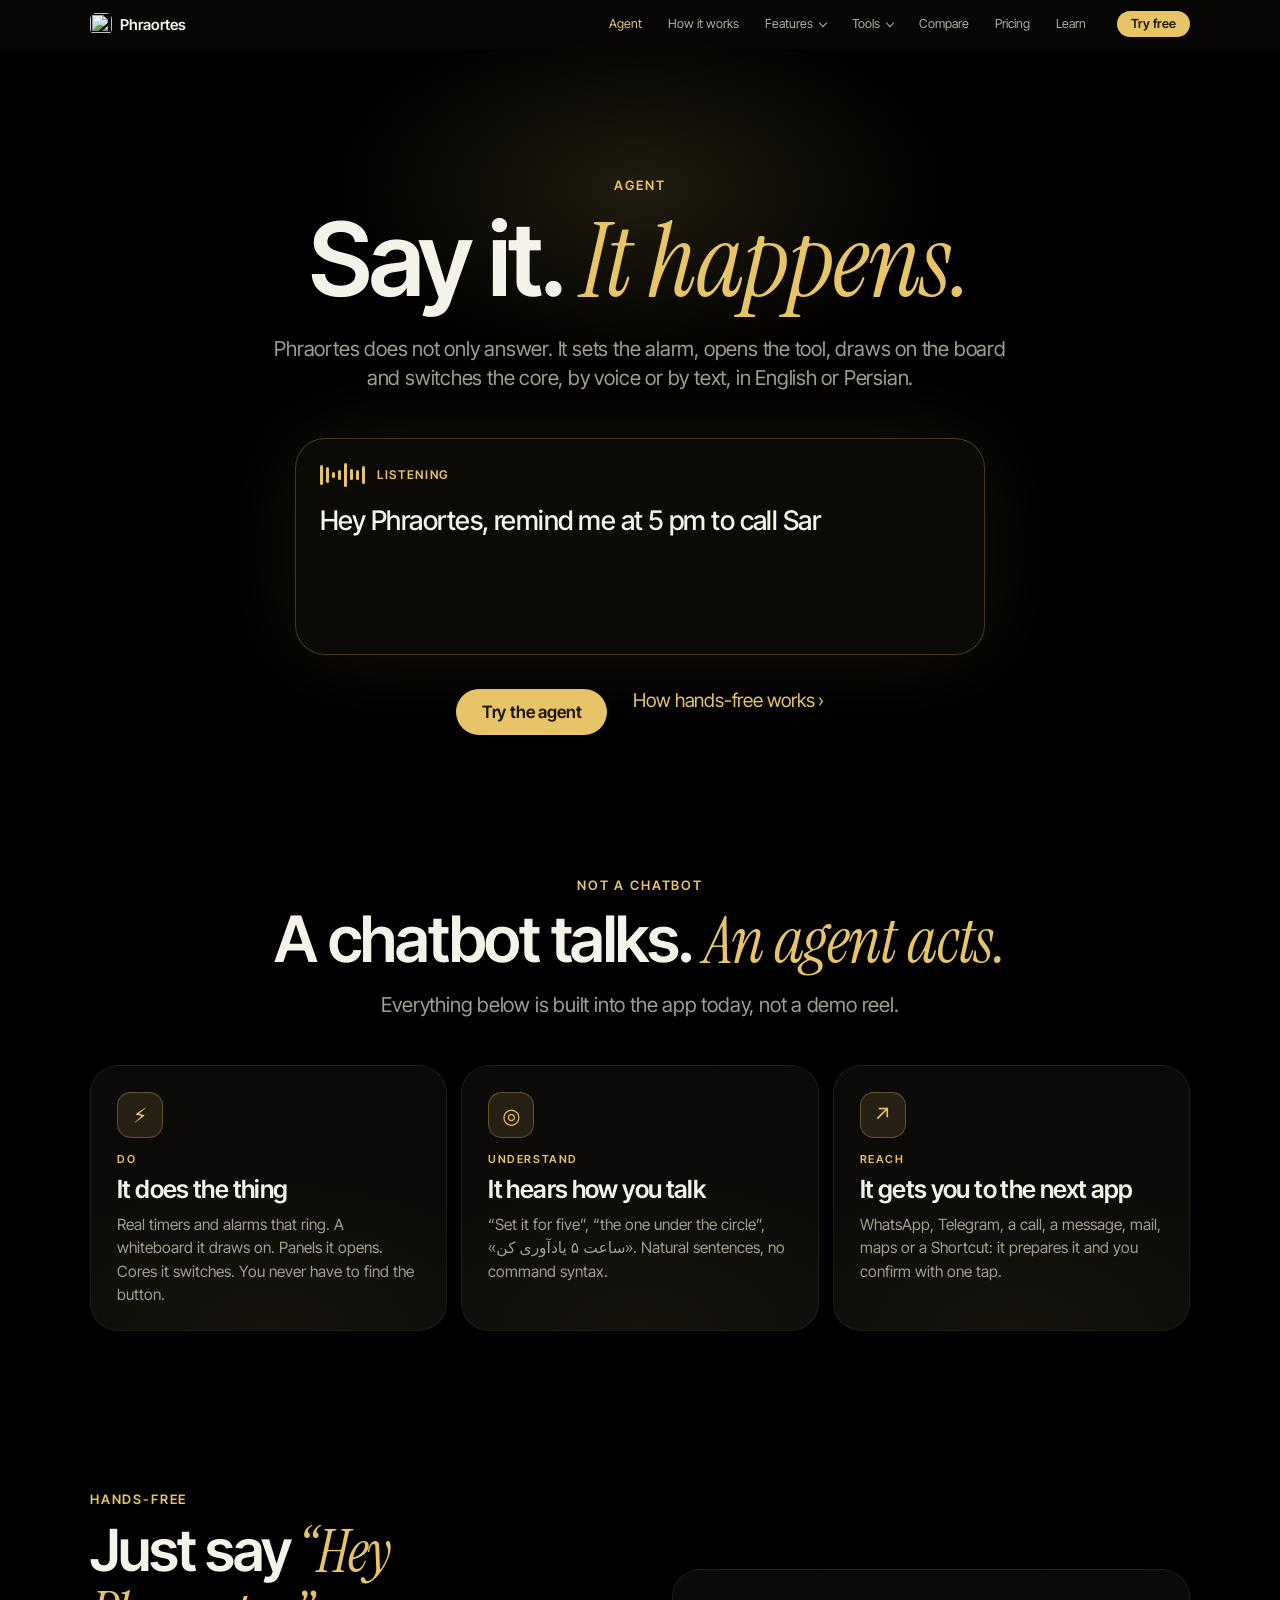
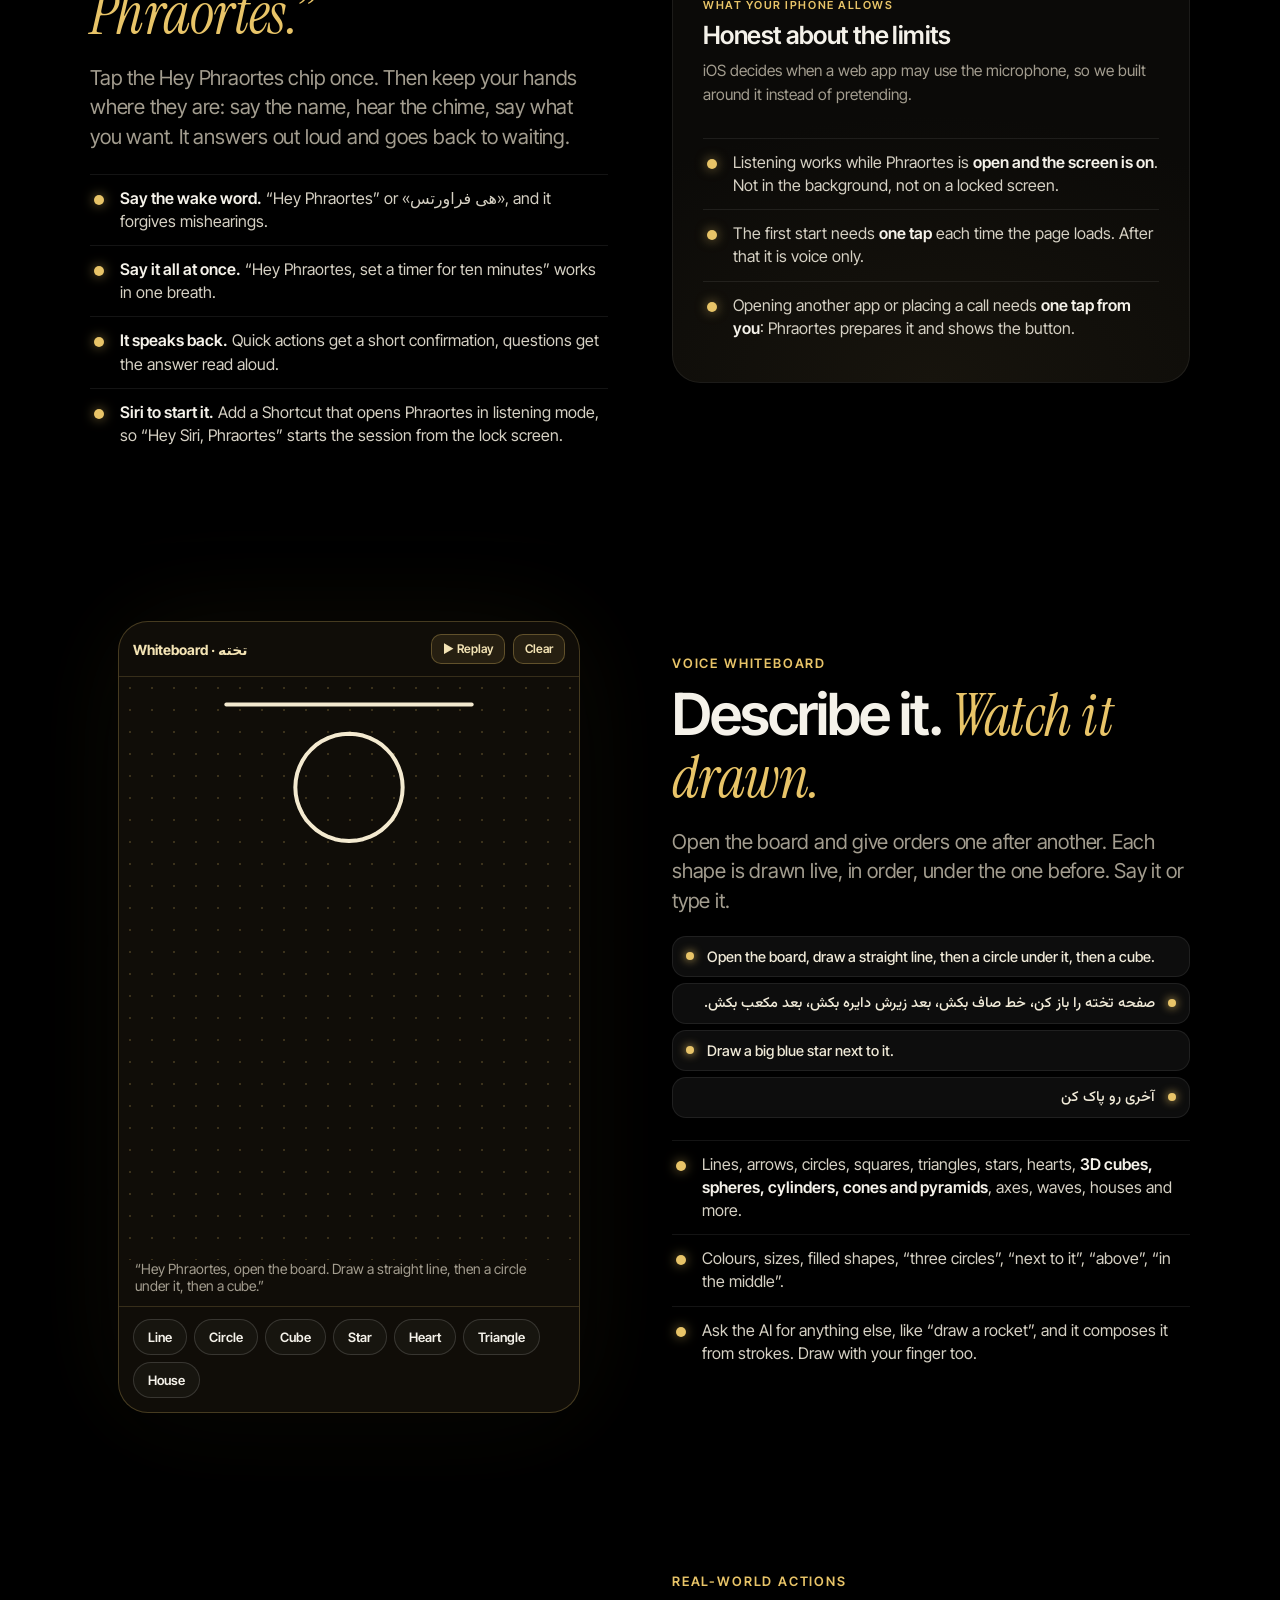
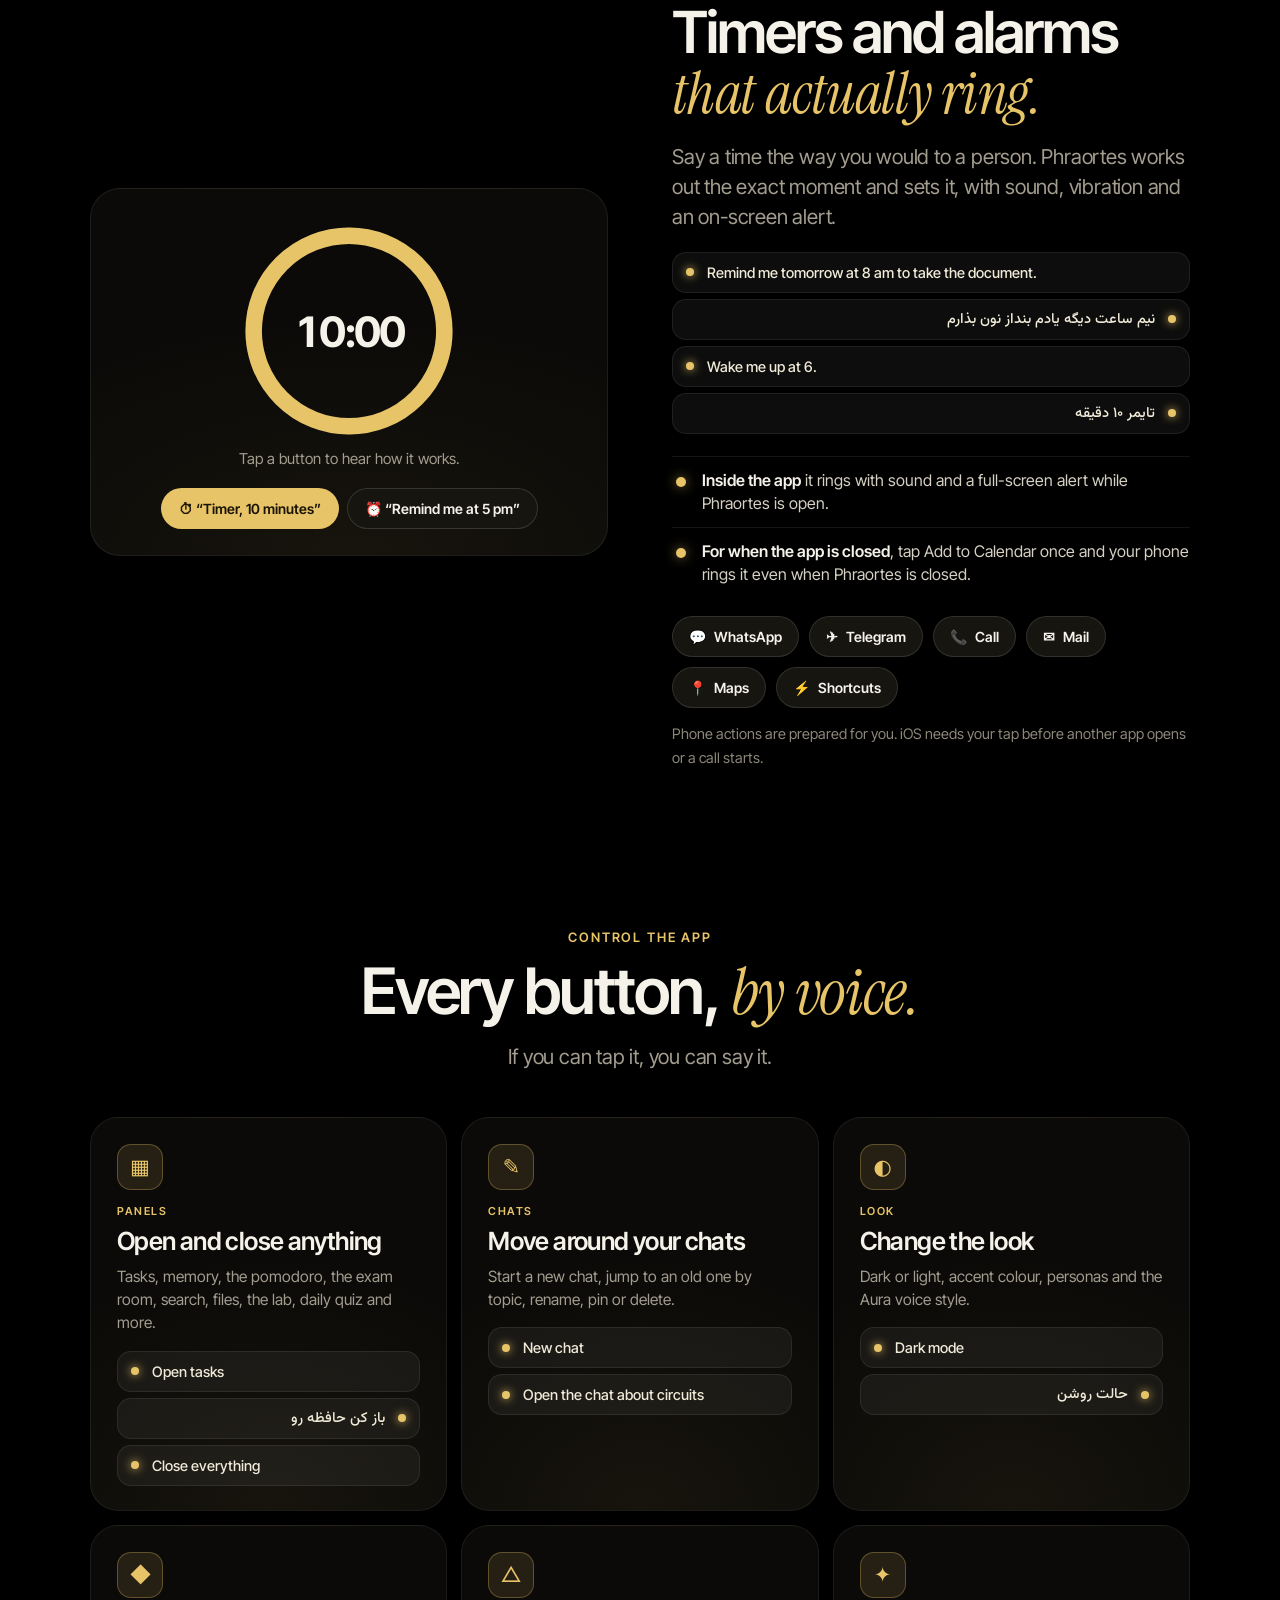
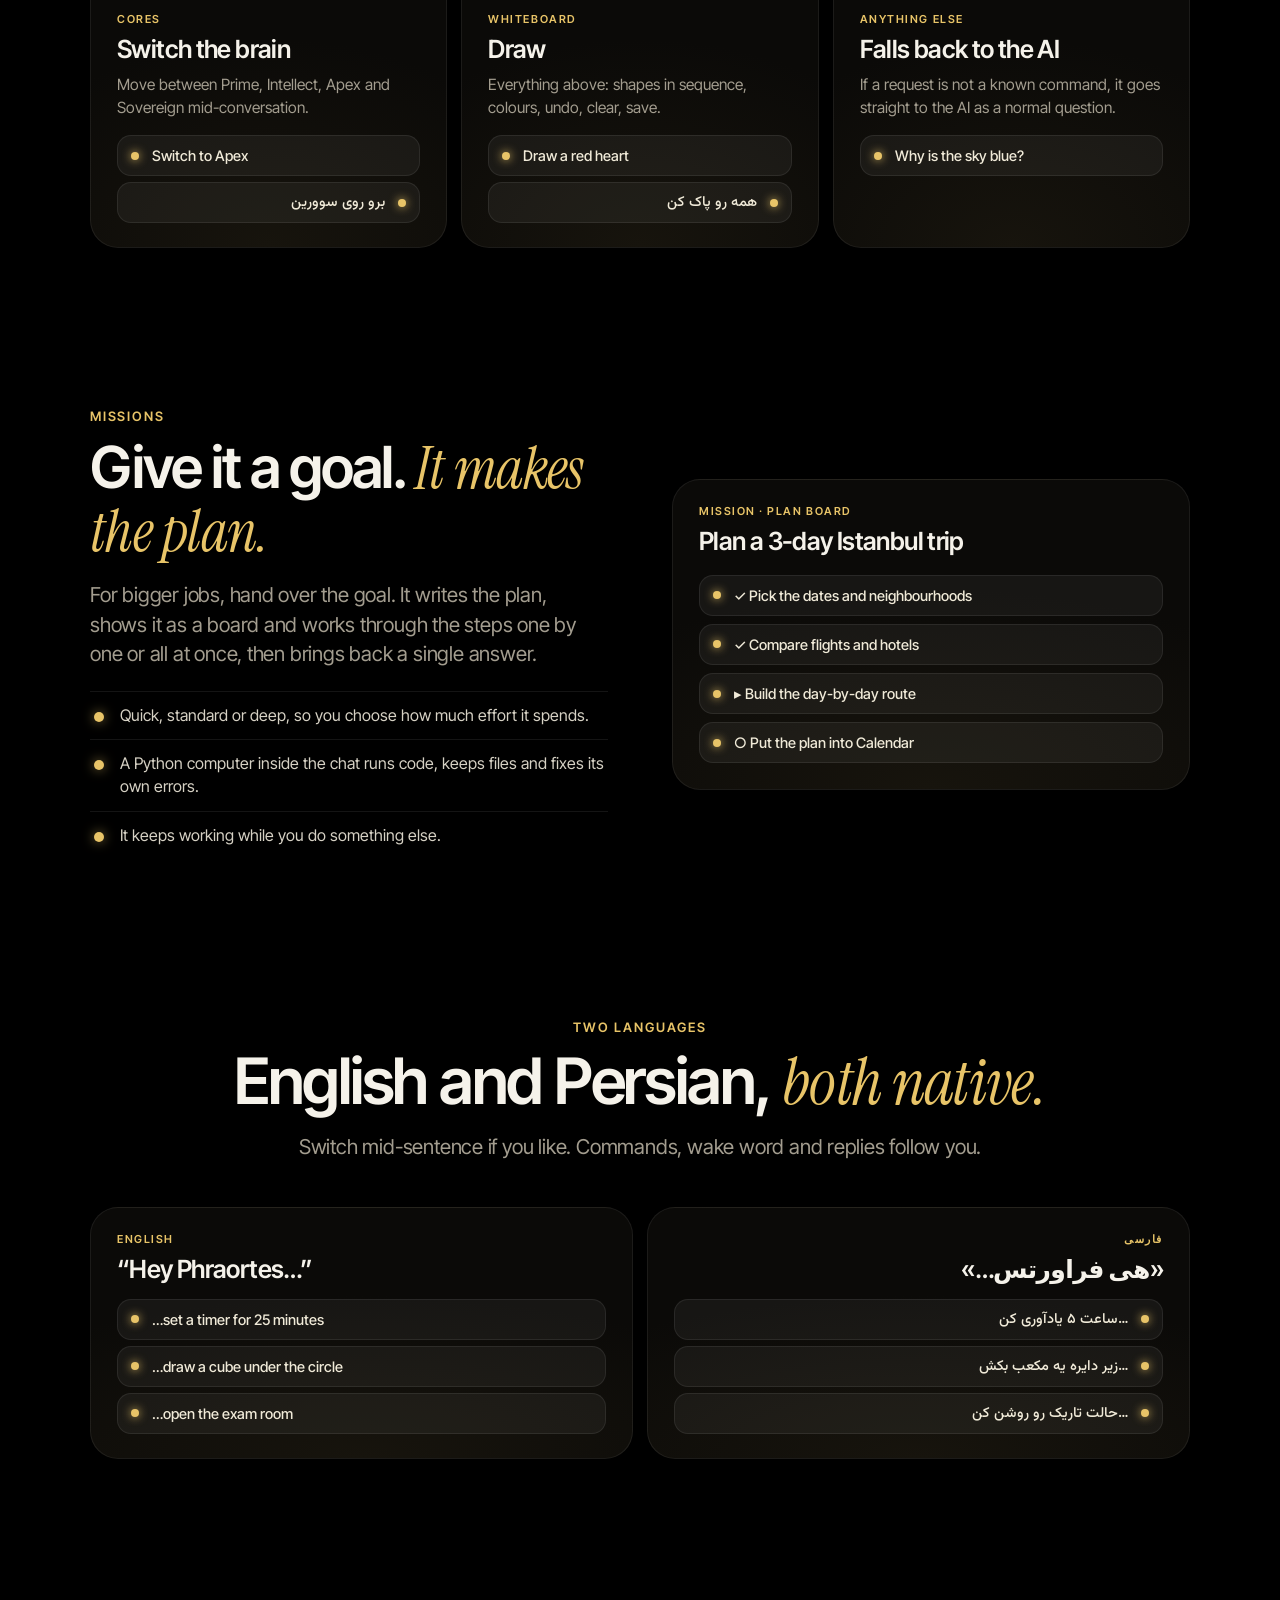
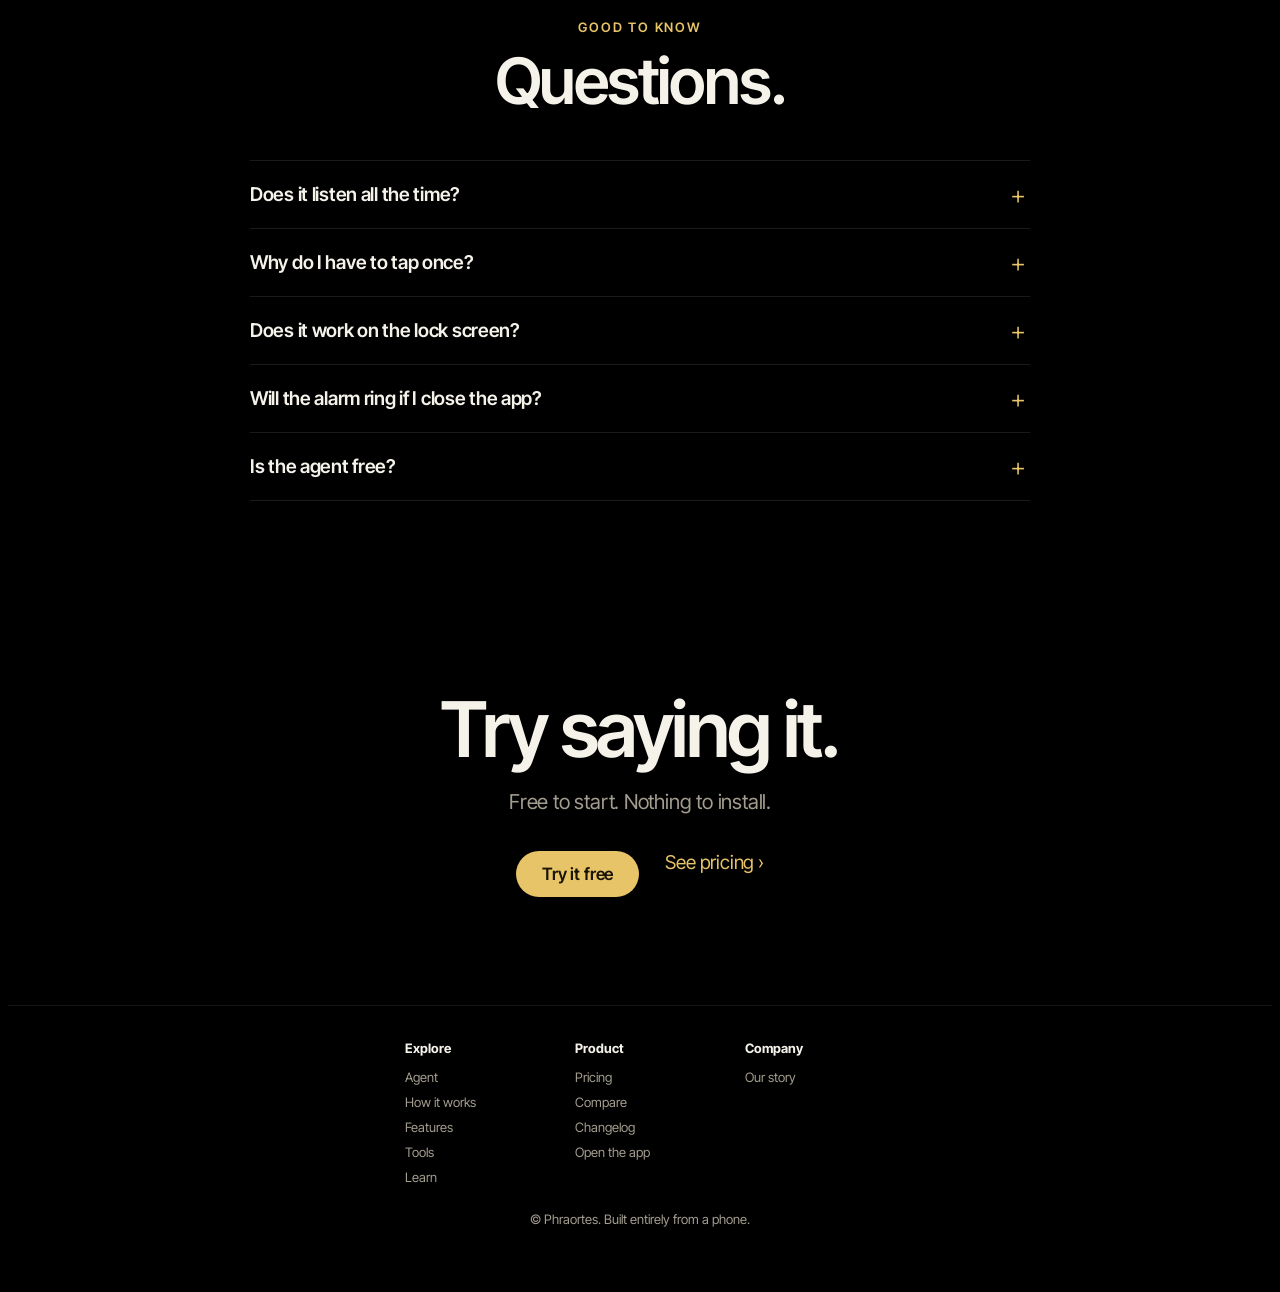
==== agent.html @ 9523d239 "Add files via upload" ====
<!DOCTYPE html>
<html lang="en">
<head>
<meta charset="UTF-8">
<meta name="viewport" content="width=device-width,initial-scale=1,viewport-fit=cover">
<title>Agent — Say it. Phraortes does it | Phraortes</title>
<meta name="description" content="Phraortes sets real alarms and timers, opens tools, draws on a voice whiteboard and answers “Hey Phraortes”, in English and Persian.">
<link rel="canonical" href="https://novamind-official.github.io/Phraortes/agent.html">
<meta name="theme-color" content="#000000">
<meta property="og:type" content="website"><meta property="og:site_name" content="Phraortes">
<meta property="og:title" content="Agent — Say it. Phraortes does it | Phraortes"><meta property="og:description" content="Phraortes sets real alarms and timers, opens tools, draws on a voice whiteboard and answers “Hey Phraortes”, in English and Persian.">
<meta property="og:url" content="https://novamind-official.github.io/Phraortes/agent.html"><meta property="og:image" content="https://novamind-official.github.io/icon-512.png">
<meta name="twitter:card" content="summary">
<link rel="icon" type="image/png" href="https://novamind-official.github.io/icon-192.png">
<link rel="apple-touch-icon" href="https://novamind-official.github.io/apple-touch-icon.png">
<link rel="preconnect" href="https://fonts.googleapis.com"><link rel="preconnect" href="https://fonts.gstatic.com" crossorigin><link href="https://fonts.googleapis.com/css2?family=Inter+Tight:wght@400;500;600;700;800&family=Instrument+Serif:ital@0;1&family=Vazirmatn:wght@400;600&display=swap" rel="stylesheet" media="print" onload="this.media='all'">
<link rel="stylesheet" href="ap-shell.css?v=21"><link rel="stylesheet" href="ap.css?v=21"><link rel="stylesheet" href="ap-pages.css?v=26"></head>
<body class="ap">
<header class="an" id="an"><div class="an-in"><a class="ab" href="index.html"><img src="https://novamind-official.github.io/icon-192.png" alt="" width="22" height="22">Phraortes</a>
<nav class="anl" aria-label="Main"><a href="agent.html">Agent</a><a href="how-it-works.html">How it works</a><button class="anb" type="button" data-mega="features" aria-expanded="false" aria-controls="mega-features">Features</button><button class="anb" type="button" data-mega="tools" aria-expanded="false" aria-controls="mega-tools">Tools</button><a href="compare.html">Compare</a><a href="pricing.html">Pricing</a><a href="learn.html">Learn</a></nav>
<a class="ag" href="https://novamind-official.github.io/">Try free</a><button class="abg" id="abg" type="button" aria-label="Menu" aria-expanded="false"><i></i></button></div>
<div class="mega" id="mega-features" role="region" aria-label="Features"><div class="mg"><div class="mc"><b>Agent</b><a href="agent.html#wake">Hey Phraortes<small>Hands-free, by voice</small></a><a href="agent.html#board">Voice whiteboard<small>Say it, watch it drawn</small></a><a href="agent.html#hands">Timers and alarms<small>Real ones, that ring</small></a></div><div class="mc"><b>Think and build</b><a href="features.html#research">Deep research<small>Sourced, with an evidence board</small></a><a href="features.html#studio">Studio<small>Describe an app, run it</small></a><a href="features.html#photo">Files and photos<small>PDFs, images, scans</small></a></div><div class="mc"><b>Trust</b><a href="features.html#privacy">Privacy<small>Chats stay on your device</small></a><a href="features.html#cores">Four cores<small>All open on every plan</small></a><a href="features.html#sources">Sources<small>See where answers come from</small></a></div><a class="mp" href="agent.html"><img src="m-agent.webp" alt="" width="560" height="420" loading="lazy" decoding="async"><b>New · Hey Phraortes</b><span>Say it. It happens.</span></a></div></div>
<div class="mega" id="mega-tools" role="region" aria-label="Tools"><div class="mg"><div class="mc"><b>Math</b><a href="tools.html#solve">Solver<small>Step by step, typeset</small></a><a href="tools.html#graphs">Graphs<small>Plot, trace, intersect</small></a><a href="tools.html#stats">Statistics<small>Histograms and regression</small></a></div><div class="mc"><b>Science</b><a href="tools.html#molecules">Molecules<small>Real 3D structures</small></a><a href="tools.html#elements">Periodic table<small>Every element</small></a><a href="tools.html#optics">Optics<small>Lenses and rays</small></a></div><div class="mc"><b>Build</b><a href="tools.html#breadboard">Circuits<small>Change a value, watch it respond</small></a><a href="tools.html#code">Code<small>Run it right in the chat</small></a><a href="tools.html#simulate">Simulations<small>Physics you can poke</small></a></div><a class="mp" href="tools.html#graphs"><img src="m-graph.webp" alt="" width="560" height="420" loading="lazy" decoding="async"><b>Graphs, alive</b><span>Drag a curve, read the roots.</span></a></div></div></header>
<div class="an-dim" id="an-dim"></div>
<div class="amenu" id="amenu"><a href="agent.html">Agent</a><a href="how-it-works.html">How it works</a><a href="features.html">Features</a><a href="tools.html">Tools</a><a href="compare.html">Compare</a><a href="pricing.html">Pricing</a><a href="learn.html">Learn</a><a href="changelog.html">Changelog</a><a href="story.html">Our story</a></div><div hidden><header id="nav"></header><button id="burger"></button><div id="menu"></div><button id="megabtn"></button><div id="mega"></div></div>
<main>

<section class="pg-hero"><p class="ey rv">Agent</p><h1 class="rv" style="transition-delay:.06s">Say it. <em>It happens.</em></h1>
<p class="sub rv" style="transition-delay:.14s">Phraortes does not only answer. It sets the alarm, opens the tool, draws on the board and switches the core, by voice or by text, in English or Persian.</p>
<div class="vt rv" style="transition-delay:.2s" aria-live="polite"><div class="vt-top"><div class="vt-wave" aria-hidden="true"><i></i><i></i><i></i><i></i><i></i><i></i><i></i><i></i></div><span class="vt-state" id="vt-state">Waiting for “Hey Phraortes”</span></div><div class="vt-said" id="vt-said"></div><div class="vt-res" id="vt-res"></div></div>
<div class="lk big c rv"><a href="https://novamind-official.github.io/">Try the agent</a><a href="#wake">How hands-free works</a></div></section>

<section class="pg-sec"><div class="pg-in"><div class="pg-sh"><p class="ey rv">Not a chatbot</p><h2 class="rv" style="transition-delay:.06s">A chatbot talks. <em>An agent acts.</em></h2><p class="sub rv" style="transition-delay:.12s">Everything below is built into the app today, not a demo reel.</p></div>
<div class="pg-grid"><article class="pg-card rv"><div class="ic">⚡</div><span class="tag">Do</span><h3>It does the thing</h3><p>Real timers and alarms that ring. A whiteboard it draws on. Panels it opens. Cores it switches. You never have to find the button.</p></article><article class="pg-card rv"><div class="ic">◎</div><span class="tag">Understand</span><h3>It hears how you talk</h3><p>“Set it for five”, “the one under the circle”, «ساعت ۵ یادآوری کن». Natural sentences, no command syntax.</p></article><article class="pg-card rv"><div class="ic">↗</div><span class="tag">Reach</span><h3>It gets you to the next app</h3><p>WhatsApp, Telegram, a call, a message, mail, maps or a Shortcut: it prepares it and you confirm with one tap.</p></article></div></div></section>

<section class="pg-sec" id="wake"><div class="pg-in"><div class="pg-split"><div class="pg-copy"><p class="ey rv">Hands-free</p><h2 class="rv" style="transition-delay:.06s">Just say <em>“Hey Phraortes.”</em></h2>
<p class="sub rv" style="transition-delay:.12s">Tap the Hey Phraortes chip once. Then keep your hands where they are: say the name, hear the chime, say what you want. It answers out loud and goes back to waiting.</p>
<ul class="pg-list rv"><li><b>Say the wake word.</b> “Hey Phraortes” or «هی فراورتس», and it forgives mishearings.</li><li><b>Say it all at once.</b> “Hey Phraortes, set a timer for ten minutes” works in one breath.</li><li><b>It speaks back.</b> Quick actions get a short confirmation, questions get the answer read aloud.</li><li><b>Siri to start it.</b> Add a Shortcut that opens Phraortes in listening mode, so “Hey Siri, Phraortes” starts the session from the lock screen.</li></ul></div>
<div class="pg-card rv" style="padding:30px"><span class="tag">What your iPhone allows</span><h3>Honest about the limits</h3><p>iOS decides when a web app may use the microphone, so we built around it instead of pretending.</p><ul class="pg-list"><li>Listening works while Phraortes is <b>open and the screen is on</b>. Not in the background, not on a locked screen.</li><li>The first start needs <b>one tap</b> each time the page loads. After that it is voice only.</li><li>Opening another app or placing a call needs <b>one tap from you</b>: Phraortes prepares it and shows the button.</li></ul></div></div></div></section>

<section class="pg-sec" id="board"><div class="pg-in"><div class="pg-split rev2"><div class="pg-copy"><p class="ey rv">Voice whiteboard</p><h2 class="rv" style="transition-delay:.06s">Describe it. <em>Watch it drawn.</em></h2>
<p class="sub rv" style="transition-delay:.12s">Open the board and give orders one after another. Each shape is drawn live, in order, under the one before. Say it or type it.</p>
<div class="say"><q>Open the board, draw a straight line, then a circle under it, then a cube.</q><q lang=fa>صفحه تخته را باز کن، خط صاف بکش، بعد زیرش دایره بکش، بعد مکعب بکش.</q><q>Draw a big blue star next to it.</q><q lang=fa>آخری رو پاک کن</q></div>
<ul class="pg-list rv"><li>Lines, arrows, circles, squares, triangles, stars, hearts, <b>3D cubes, spheres, cylinders, cones and pyramids</b>, axes, waves, houses and more.</li><li>Colours, sizes, filled shapes, “three circles”, “next to it”, “above”, “in the middle”.</li><li>Ask the AI for anything else, like “draw a rocket”, and it composes it from strokes. Draw with your finger too.</li></ul></div>
<div class="wb rv"><div class="wb-bar"><b>Whiteboard · تخته</b><button id="wb-go" type="button">▶ Replay</button><button id="wb-clear" type="button">Clear</button></div>
<svg id="wb-svg" viewBox="0 0 300 380" role="img" aria-label="A whiteboard where a line, a circle and a cube are drawn one after another"></svg>
<div class="wb-cap" id="wb-cap" aria-live="polite">“Hey Phraortes, open the board…”</div>
<div class="wb-say"><button data-sh="line" type="button">Line</button><button data-sh="circle" type="button">Circle</button><button data-sh="cube" type="button">Cube</button><button data-sh="star" type="button">Star</button><button data-sh="heart" type="button">Heart</button><button data-sh="triangle" type="button">Triangle</button><button data-sh="house" type="button">House</button></div></div></div></div></section>

<section class="pg-sec" id="hands"><div class="pg-in"><div class="pg-split"><div class="tm rv" id="tm"><div class="rg2"><svg viewBox="0 0 120 120" aria-hidden="true"><circle class="bg" cx="60" cy="60" r="52"/><circle class="fg" cx="60" cy="60" r="52"/></svg><b id="tm-n">10:00</b></div><div class="lbl" id="tm-l">Tap a button to hear how it works.</div><div class="chips"><button class="go" id="tm-a" type="button">⏱ “Timer, 10 minutes”</button><button id="tm-b" type="button">⏰ “Remind me at 5 pm”</button></div></div>
<div class="pg-copy"><p class="ey rv">Real-world actions</p><h2 class="rv" style="transition-delay:.06s">Timers and alarms <em>that actually ring.</em></h2>
<p class="sub rv" style="transition-delay:.12s">Say a time the way you would to a person. Phraortes works out the exact moment and sets it, with sound, vibration and an on-screen alert.</p>
<div class="say"><q>Remind me tomorrow at 8 am to take the document.</q><q lang=fa>نیم ساعت دیگه یادم بنداز نون بذارم</q><q>Wake me up at 6.</q><q lang=fa>تایمر ۱۰ دقیقه</q></div>
<ul class="pg-list rv"><li><b>Inside the app</b> it rings with sound and a full-screen alert while Phraortes is open.</li><li><b>For when the app is closed</b>, tap Add to Calendar once and your phone rings it even when Phraortes is closed.</li></ul>
<div class="pa rv"><span><i>💬</i> WhatsApp</span><span><i>✈︎</i> Telegram</span><span><i>📞</i> Call</span><span><i>✉︎</i> Mail</span><span><i>📍</i> Maps</span><span><i>⚡</i> Shortcuts</span></div>
<p class="pg-note" style="text-align:left;margin:14px 0 0">Phone actions are prepared for you. iOS needs your tap before another app opens or a call starts.</p></div></div></div></section>

<section class="pg-sec"><div class="pg-in"><div class="pg-sh"><p class="ey rv">Control the app</p><h2 class="rv" style="transition-delay:.06s">Every button, <em>by voice.</em></h2><p class="sub rv" style="transition-delay:.12s">If you can tap it, you can say it.</p></div>
<div class="pg-grid"><article class="pg-card rv"><div class="ic">▦</div><span class="tag">Panels</span><h3>Open and close anything</h3><p>Tasks, memory, the pomodoro, the exam room, search, files, the lab, daily quiz and more.</p><div class="say"><q>Open tasks</q><q lang=fa>باز کن حافظه رو</q><q>Close everything</q></div></article><article class="pg-card rv"><div class="ic">✎</div><span class="tag">Chats</span><h3>Move around your chats</h3><p>Start a new chat, jump to an old one by topic, rename, pin or delete.</p><div class="say"><q>New chat</q><q>Open the chat about circuits</q></div></article><article class="pg-card rv"><div class="ic">◐</div><span class="tag">Look</span><h3>Change the look</h3><p>Dark or light, accent colour, personas and the Aura voice style.</p><div class="say"><q>Dark mode</q><q lang=fa>حالت روشن</q></div></article><article class="pg-card rv"><div class="ic">◆</div><span class="tag">Cores</span><h3>Switch the brain</h3><p>Move between Prime, Intellect, Apex and Sovereign mid-conversation.</p><div class="say"><q>Switch to Apex</q><q lang=fa>برو روی سوورین</q></div></article><article class="pg-card rv"><div class="ic">△</div><span class="tag">Whiteboard</span><h3>Draw</h3><p>Everything above: shapes in sequence, colours, undo, clear, save.</p><div class="say"><q>Draw a red heart</q><q lang=fa>همه رو پاک کن</q></div></article><article class="pg-card rv"><div class="ic">✦</div><span class="tag">Anything else</span><h3>Falls back to the AI</h3><p>If a request is not a known command, it goes straight to the AI as a normal question.</p><div class="say"><q>Why is the sky blue?</q></div></article></div></div></section>

<section class="pg-sec"><div class="pg-in"><div class="pg-split"><div class="pg-copy"><p class="ey rv">Missions</p><h2 class="rv" style="transition-delay:.06s">Give it a goal. <em>It makes the plan.</em></h2>
<p class="sub rv" style="transition-delay:.12s">For bigger jobs, hand over the goal. It writes the plan, shows it as a board and works through the steps one by one or all at once, then brings back a single answer.</p>
<ul class="pg-list rv"><li>Quick, standard or deep, so you choose how much effort it spends.</li><li>A Python computer inside the chat runs code, keeps files and fixes its own errors.</li><li>It keeps working while you do something else.</li></ul></div>
<div class="pg-card rv" style="padding:26px"><span class="tag">Mission · plan board</span><h3>Plan a 3-day Istanbul trip</h3><div class="say" style="gap:8px;margin-top:10px"><q>✓ Pick the dates and neighbourhoods</q><q>✓ Compare flights and hotels</q><q>▸ Build the day-by-day route</q><q>○ Put the plan into Calendar</q></div></div></div></div></section>

<section class="pg-sec"><div class="pg-in"><div class="pg-sh"><p class="ey rv">Two languages</p><h2 class="rv" style="transition-delay:.06s">English and Persian, <em>both native.</em></h2><p class="sub rv" style="transition-delay:.12s">Switch mid-sentence if you like. Commands, wake word and replies follow you.</p></div>
<div class="pg-grid"><article class="pg-card rv"><span class="tag">English</span><h3>“Hey Phraortes…”</h3><div class="say"><q>…set a timer for 25 minutes</q><q>…draw a cube under the circle</q><q>…open the exam room</q></div></article><article class="pg-card rv" dir="rtl" style="text-align:right"><span class="tag">فارسی</span><h3>«هی فراورتس…»</h3><div class="say"><q lang=fa>…ساعت ۵ یادآوری کن</q><q lang=fa>…زیر دایره یه مکعب بکش</q><q lang=fa>…حالت تاریک رو روشن کن</q></div></article></div></div></section>
<section class="pg-sec"><div class="pg-in"><div class="pg-sh"><p class="ey rv">Good to know</p><h2 class="rv" style="transition-delay:.06s">Questions.</h2></div><div class="pg-faq"><details class="rv"><summary>Does it listen all the time?</summary><p>Only after you tap the Hey Phraortes chip, and only while the app is open on screen. Turn it off with another tap. Nothing is recorded or kept on a server for the wake word.</p></details><details class="rv"><summary>Why do I have to tap once?</summary><p>Safari does not let a web page start the microphone without a touch. That tap is the whole price of hands-free.</p></details><details class="rv"><summary>Does it work on the lock screen?</summary><p>No. iOS does not allow background listening for web apps. Use a Siri Shortcut to open Phraortes in listening mode instead.</p></details><details class="rv"><summary>Will the alarm ring if I close the app?</summary><p>Use Add to Calendar once per reminder. The built-in alert rings while the app is open, and Calendar rings in the background.</p></details><details class="rv"><summary>Is the agent free?</summary><p>Yes. Every plan includes the agent, timers, the whiteboard and hands-free mode.</p></details></div></div></section>
<section class="pg-cta"><h2 class="rv">Try saying it.</h2><p class="sub rv">Free to start. Nothing to install.</p><div class="lk big c rv"><a href="https://novamind-official.github.io/">Try it free</a><a href="pricing.html">See pricing</a></div></section>
</main>
<footer class="af"><div class="afg"><div><b>Explore</b><a href="agent.html">Agent</a><a href="how-it-works.html">How it works</a><a href="features.html">Features</a><a href="tools.html">Tools</a><a href="learn.html">Learn</a></div><div><b>Product</b><a href="pricing.html">Pricing</a><a href="compare.html">Compare</a><a href="changelog.html">Changelog</a><a href="https://novamind-official.github.io/">Open the app</a></div><div><b>Company</b><a href="story.html">Our story</a></div></div><p>© Phraortes. Built entirely from a phone.</p></footer>
<noscript><style>.rv{opacity:1!important;transform:none!important}</style></noscript>
<script src="ap-nav.js?v=22" defer></script><script src="agent-page.js?v=26" defer></script><script src="pg.js?v=26" defer></script></body>
</html>
---- ap-shell.css ----
:root{--g:#E8C468;--t:#f5f2ea;--m:#a39d8f;--ease:cubic-bezier(.32,.72,0,1)}
.an{position:fixed;inset:0 0 auto;z-index:100;background:rgba(10,9,7,.72);-webkit-backdrop-filter:saturate(180%) blur(22px);backdrop-filter:saturate(180%) blur(22px);transition:background .4s,border-color .4s;border-bottom:1px solid transparent}
.an.sc{border-bottom-color:rgba(255,255,255,.08)}
.an.mo{background:rgba(10,9,7,.96)}
.an-in{height:48px;max-width:1100px;margin:0 auto;padding:0 max(16px,env(safe-area-inset-left)) 0 max(16px,env(safe-area-inset-right));display:flex;align-items:center;gap:20px}
.ab{display:flex;align-items:center;gap:8px;font-weight:600;font-size:15px;color:var(--t);margin-right:auto;text-decoration:none}.ab img{border-radius:6px;display:block}
.anl{display:flex;gap:4px;align-items:center}
.anl a,.anb{font:400 12.5px/1 "Inter Tight",-apple-system,system-ui,sans-serif;color:#d6d1c4;background:none;border:0;padding:8px 11px;border-radius:99px;cursor:pointer;text-decoration:none;opacity:.82;transition:opacity .2s,background .2s}
.anl a:hover,.anb:hover,.anb[aria-expanded=true]{opacity:1;background:rgba(255,255,255,.07)}
.anl a.cur{opacity:1;color:var(--g)}
.anb::after{content:"";display:inline-block;width:5px;height:5px;margin:0 0 2px 7px;border-right:1.4px solid currentColor;border-bottom:1.4px solid currentColor;transform:rotate(45deg);transition:transform .3s var(--ease)}.anb[aria-expanded=true]::after{transform:rotate(-135deg) translate(-2px,-2px)}
.ag{font:600 12.5px/1 "Inter Tight",-apple-system,system-ui,sans-serif;background:var(--g);color:#1a1405;padding:7px 14px;border-radius:99px;text-decoration:none;transition:transform .3s var(--ease),filter .2s}.ag:hover{filter:brightness(1.08)}.ag:active{transform:scale(.96)}
.mega{position:absolute;left:0;right:0;top:48px;background:rgba(10,9,7,.97);-webkit-backdrop-filter:blur(24px);backdrop-filter:blur(24px);border-bottom:1px solid rgba(255,255,255,.08);visibility:hidden;opacity:0;transform:translateY(-8px);pointer-events:none;transition:opacity .3s var(--ease),transform .4s var(--ease),visibility 0s .4s}
.mega.on{visibility:visible;opacity:1;transform:none;pointer-events:auto;transition:opacity .3s var(--ease),transform .4s var(--ease)}
.mg{max-width:1100px;margin:0 auto;padding:34px 24px 40px;display:grid;grid-template-columns:repeat(3,1fr);gap:28px}
.mc{display:flex;flex-direction:column;gap:4px}.mc b{font:500 12px "Inter Tight",sans-serif;color:var(--m);margin-bottom:10px;letter-spacing:.02em}
.mc a{font:600 21px/1.2 "Inter Tight",-apple-system,sans-serif;letter-spacing:-.02em;color:var(--t);text-decoration:none;padding:7px 0;opacity:0;transform:translateY(8px);transition:color .2s}
.mc a small{display:block;font:400 13px/1.3 "Inter Tight",sans-serif;color:var(--m);letter-spacing:0;margin-top:2px}
.mega.on .mc a{opacity:1;transform:none;transition:opacity .45s var(--ease),transform .55s var(--ease),color .2s}
.mega.on .mc a:nth-of-type(2){transition-delay:.05s}.mega.on .mc a:nth-of-type(3){transition-delay:.1s}
.mc a:hover{color:var(--g)}
.an-dim{position:fixed;inset:0;z-index:90;background:rgba(0,0,0,.55);-webkit-backdrop-filter:blur(8px);backdrop-filter:blur(8px);opacity:0;visibility:hidden;transition:opacity .35s,visibility 0s .35s}.an-dim.on{opacity:1;visibility:visible;transition:opacity .35s}
.abg{display:none;width:36px;height:36px;position:relative;background:none;border:0;padding:0;cursor:pointer}.abg i,.abg i::before{content:"";position:absolute;left:9px;right:9px;height:1.5px;background:#f5f2ea;transition:transform .4s var(--ease),top .4s var(--ease)}.abg i{top:15px}.abg i::before{left:0;right:0;top:6px}
.abg[aria-expanded=true] i{top:20px;transform:rotate(45deg)}.abg[aria-expanded=true] i::before{top:0;transform:rotate(-90deg)}
.amenu{position:fixed;inset:48px 0 0;z-index:99;background:rgba(8,7,5,.98);-webkit-backdrop-filter:blur(24px);backdrop-filter:blur(24px);padding:14px 28px 40px;display:flex;flex-direction:column;overflow:auto;visibility:hidden;opacity:0;transition:opacity .35s var(--ease),visibility 0s .35s}
.amenu.on{visibility:visible;opacity:1;transition:opacity .35s var(--ease)}
.amenu a{font:600 28px/1.1 "Inter Tight",-apple-system,sans-serif;letter-spacing:-.03em;color:var(--t);text-decoration:none;padding:16px 0;border-bottom:1px solid rgba(255,255,255,.08);opacity:0;transform:translateY(14px)}
.amenu.on a{opacity:1;transform:none;transition:opacity .5s var(--ease),transform .6s var(--ease)}
.amenu.on a:nth-child(2){transition-delay:.04s}.amenu.on a:nth-child(3){transition-delay:.08s}.amenu.on a:nth-child(4){transition-delay:.12s}.amenu.on a:nth-child(5){transition-delay:.16s}.amenu.on a:nth-child(6){transition-delay:.2s}.amenu.on a:nth-child(7){transition-delay:.24s}.amenu.on a:nth-child(8){transition-delay:.28s}
@media(max-width:860px){.anl{display:none}.abg{display:block}.ag{margin-left:0}.mega,.an-dim{display:none}}
.af{border-top:1px solid rgba(255,255,255,.08);padding:34px 20px 44px;font:400 13px "Inter Tight",sans-serif;color:var(--m);background:#000}
.afg{display:flex;flex-wrap:wrap;gap:40px;max-width:900px;margin:0 auto 26px;text-align:left;justify-content:center}.afg div{display:flex;flex-direction:column;gap:9px;min-width:130px}.afg b{color:var(--t);font-size:13px;margin-bottom:4px}.afg a{color:var(--m);text-decoration:none}.afg a:hover{color:var(--t)}.af p{text-align:center}
@media(prefers-reduced-motion:reduce){.mega,.amenu,.an-dim,.mc a,.amenu a,.abg i,.abg i::before{transition:none!important}}
.mg{grid-template-columns:repeat(3,1fr) 230px}
.mp{display:flex;flex-direction:column;gap:6px;text-decoration:none;color:var(--t);background:#14120e;border:1px solid rgba(255,255,255,.07);border-radius:18px;padding:14px;transition:transform .5s var(--ease),border-color .3s;opacity:0;transform:translateY(8px)}
.mega.on .mp{opacity:1;transform:none;transition:opacity .5s .12s var(--ease),transform .6s .12s var(--ease),border-color .3s}
.mp:hover{border-color:rgba(232,196,104,.45)}
.mp img{width:100%;height:auto;aspect-ratio:4/3;object-fit:cover;border-radius:10px;background:#000}
.mp b{font:600 15px "Inter Tight",sans-serif;margin-top:4px;color:var(--g)}.mp span{font:400 13px/1.35 "Inter Tight",sans-serif;color:var(--m)}
---- ap.css ----
html{scroll-behavior:smooth;overflow-x:clip}body{overflow-x:clip;background:#000;color:#f5f2ea;font-family:"Inter Tight",-apple-system,system-ui,sans-serif;-webkit-font-smoothing:antialiased}
main{padding-top:0}section{position:relative}
em{font-family:"Instrument Serif",Georgia,serif;font-style:italic;font-weight:400;color:#E8C468;letter-spacing:-.01em}
.ey{font:600 13px/1 "Inter Tight",sans-serif;letter-spacing:.14em;text-transform:uppercase;color:#E8C468;margin:0 0 14px}
h1,h2,h3{margin:0;font-weight:600;letter-spacing:-.035em;line-height:1.04}h1{font-size:clamp(46px,8.4vw,112px)}h2{font-size:clamp(34px,5.6vw,72px)}
.sub{font-size:clamp(17px,1.6vw,22px);line-height:1.45;color:#a39d8f;margin:18px auto 0;max-width:34em;letter-spacing:-.01em}
.lk{display:flex;gap:26px;justify-content:center;flex-wrap:wrap;margin:26px 0 0}.lk a{color:#E8C468;text-decoration:none;font-size:19px;letter-spacing:-.01em}.lk a::after{content:" ›"}.lk a:hover{text-decoration:underline;text-underline-offset:4px}
.lk.big a:first-child{background:#E8C468;color:#1a1405;padding:13px 26px;border-radius:99px;font-weight:600;font-size:17px}.lk.big a:first-child::after{content:""}.lk.big a:first-child:hover{filter:brightness(1.08);text-decoration:none}.lk.c{margin-top:34px}
.ft{text-align:center;padding:0 22px}img{display:block;max-width:100%;height:auto}
.rv{opacity:0;transform:translateY(34px);transition:opacity .9s var(--ease),transform 1.1s var(--ease)}.rv.in{opacity:1;transform:none}
/* hero */
.hero-pin{height:210vh}
.hero-stick{position:sticky;top:0;height:100vh;height:100svh;overflow:hidden;display:flex;flex-direction:column;align-items:center;padding-top:clamp(84px,13vh,140px);text-align:center}
.hero-t{position:relative;z-index:2;padding:0 22px;transform:translateY(calc(var(--hp,0)*-30px));opacity:calc(1 - var(--hp,0)*1.6)}
.hero-i{position:absolute;left:50%;bottom:0;width:min(1380px,98vw);transform:translate(-50%,calc(34% - var(--hp,0)*40%)) scale(calc(.92 + var(--hp,0)*.1));transform-origin:50% 100%;will-change:transform}
/* subnav */
nav.sub{position:fixed;top:48px;left:0;right:0;z-index:80;background:rgba(14,12,9,.74);-webkit-backdrop-filter:saturate(180%) blur(20px);backdrop-filter:saturate(180%) blur(20px);border-bottom:1px solid rgba(255,255,255,.08);transform:translateY(-130%);opacity:0;transition:transform .5s var(--ease),opacity .4s;pointer-events:none}
nav.sub.on{transform:none;opacity:1;pointer-events:auto}
.sub-in{max-width:1100px;margin:0 auto;height:44px;padding:0 20px;display:flex;align-items:center;gap:20px}.sub-in b{font-size:17px;font-weight:600;letter-spacing:-.02em;margin-right:auto}
.sl{display:flex;gap:4px}.sl a{font-size:12px;color:#d6d1c4;opacity:.7;text-decoration:none;padding:6px 10px;border-radius:99px;transition:opacity .2s}.sl a:hover{opacity:1}.sl a.on{opacity:1;color:#E8C468}.sub-in .ag{padding:6px 13px;font-size:12px}
.rev{padding:clamp(90px,18vh,200px) 22px;display:flex;justify-content:center}.rev p{max-width:19em;margin:0;font-size:clamp(28px,4.6vw,60px);line-height:1.14;letter-spacing:-.03em;font-weight:600}
.rev p span{color:#3a372f;transition:color .5s var(--ease)}.rev p span.on{color:#f5f2ea}
/* bento */
.bn{padding:clamp(40px,8vh,100px) 0 clamp(60px,10vh,120px)}
.bento{display:grid;grid-template-columns:repeat(4,1fr);grid-auto-rows:clamp(250px,24vw,310px);gap:16px;max-width:1300px;margin:clamp(34px,6vh,64px) auto 0;padding:0 20px}
.bt{position:relative;overflow:hidden;border-radius:30px;background:radial-gradient(120% 90% at 50% 100%,#17140d 0%,#0b0a08 70%);border:1px solid rgba(255,255,255,.07);cursor:pointer;transition:transform .7s var(--ease),border-color .4s}
.bt.t-big{grid-column:span 2;grid-row:span 2}
.bt:hover{transform:scale(.988);border-color:rgba(232,196,104,.35)}.bt:focus-visible,.hc:focus-visible{outline:2px solid #E8C468;outline-offset:3px}
.bt .ey{position:absolute;top:26px;left:28px;margin:0;z-index:2}
.bt h3{position:absolute;top:50px;left:28px;right:28px;z-index:2;font-size:clamp(19px,1.7vw,26px);line-height:1.08}
.bt.t-big h3{font-size:clamp(28px,3.2vw,46px)}
.bi{position:absolute;left:0;right:0;bottom:0;top:118px}.bt.t-big .bi{top:130px}
.bi img{width:100%;height:100%;object-fit:cover;object-position:50% 40%;transition:transform 1.2s var(--ease)}.bt:hover .bi img{transform:scale(1.045)}
.pl{position:absolute;right:20px;bottom:20px;z-index:3;width:38px;height:38px;border-radius:50%;background:rgba(245,242,234,.14);-webkit-backdrop-filter:blur(10px);backdrop-filter:blur(10px);color:#fff;font-size:26px;line-height:36px;text-align:center;font-weight:300;transition:transform .5s var(--ease),background .3s}
.bt:hover .pl,.hc:hover .pl{background:#E8C468;color:#1a1405;transform:rotate(90deg)}
/* modal */
.md[hidden]{display:none}.md{position:fixed;inset:0;z-index:300;display:flex;align-items:center;justify-content:center;padding:20px}
.md-bg{position:absolute;inset:0;background:rgba(0,0,0,.78);-webkit-backdrop-filter:blur(14px);backdrop-filter:blur(14px);animation:mf .4s var(--ease)}
.md-c{position:relative;width:min(1060px,100%);max-height:calc(100svh - 40px);overflow:auto;border-radius:32px;background:#0d0c0a;border:1px solid rgba(255,255,255,.1);display:grid;grid-template-columns:1.15fr 1fr;animation:mi .6s var(--ease)}
.md-i{background:radial-gradient(90% 80% at 50% 50%,#1b170d,#0a0907)}.md-i img{width:100%;height:100%;object-fit:contain}
.md-b{padding:clamp(28px,4vw,52px);display:flex;flex-direction:column;justify-content:center}.md-b h3{font-size:clamp(28px,3.4vw,44px)}.md-b p{color:#a39d8f;font-size:17px;line-height:1.5;margin:16px 0 0}.md-b .lk{justify-content:flex-start}
.md-b ul{list-style:none;margin:22px 0 0;padding:0}.md-b li{padding:11px 0 11px 28px;border-top:1px solid rgba(255,255,255,.08);position:relative;font-size:16px}.md-b li::before{content:"";position:absolute;left:4px;top:19px;width:10px;height:10px;border-radius:50%;background:#E8C468}
.md-x{position:absolute;right:16px;top:16px;z-index:3;width:40px;height:40px;border-radius:50%;border:0;background:rgba(245,242,234,.14);color:#fff;font-size:26px;cursor:pointer;line-height:1}
@keyframes mf{from{opacity:0}}@keyframes mi{from{opacity:0;transform:translateY(30px) scale(.97)}}
body.mo-open{overflow:hidden}
/* voice */
.vx{min-height:max(100svh,800px);display:flex;align-items:flex-end;justify-content:center;text-align:center;overflow:hidden;background:#000;padding:0 22px 8vh}
#orb{position:absolute;inset:0;width:100%;height:100%}
.vx-in{position:relative;z-index:2;max-width:760px}
.vx h2{font-size:clamp(38px,6.4vw,84px)}
.pers{display:flex;gap:8px;justify-content:center;flex-wrap:wrap;margin-top:26px}
.pers button{font:600 14px "Inter Tight",sans-serif;color:#d6d1c4;background:rgba(255,255,255,.08);border:1px solid rgba(255,255,255,.12);padding:10px 20px;border-radius:99px;cursor:pointer;-webkit-backdrop-filter:blur(10px);backdrop-filter:blur(10px);transition:background .3s,color .3s,transform .3s var(--ease)}
.pers button:active{transform:scale(.95)}.pers button.on{background:var(--pc,#E8C468);color:#14100a;border-color:transparent}
.vx .sub{min-height:3em}
/* agent demo */
.ag-s{padding:clamp(80px,14vh,170px) 22px}
.ag-w{max-width:1100px;margin:0 auto;display:grid;grid-template-columns:1fr 340px;gap:clamp(30px,6vw,90px);align-items:center}
.ag-t h2{font-size:clamp(34px,4.6vw,62px)}
.cmds{display:flex;flex-wrap:wrap;gap:10px;margin-top:32px}
.cmds button{font:600 15px "Inter Tight",sans-serif;color:#f5f2ea;background:#17150f;border:1px solid rgba(255,255,255,.12);padding:12px 20px;border-radius:99px;cursor:pointer;transition:background .3s,border-color .3s,transform .3s var(--ease)}
.cmds button:hover{border-color:#E8C468}.cmds button:active{transform:scale(.95)}.cmds button:disabled{opacity:.5;cursor:default}
.ph{width:340px;height:690px;border-radius:56px;padding:12px;background:linear-gradient(160deg,#2b2a28,#0e0d0c);box-shadow:0 0 0 2px #3a3835,0 60px 120px rgba(0,0,0,.6),0 0 140px rgba(232,196,104,.08)}
.scr{position:relative;height:100%;border-radius:44px;overflow:hidden;background:#0b0a08;color:#f5f2ea;display:flex;flex-direction:column;transition:background .6s,color .6s}
.scr.lt{background:#f6f3ec;color:#1b1914}
.sb{display:flex;justify-content:space-between;padding:26px 24px 14px;font-weight:600;font-size:17px}.sb span{color:#E8C468}
.msgs{flex:1;padding:6px 18px;display:flex;flex-direction:column;gap:10px;overflow:hidden;justify-content:flex-end}
.m{max-width:84%;padding:11px 16px;border-radius:20px;font-size:15px;line-height:1.35;animation:mp .5s var(--ease)}
.m.u{align-self:flex-end;background:#E8C468;color:#1a1405;border-bottom-right-radius:6px}.m.a{align-self:flex-start;background:#1c1a15;border-bottom-left-radius:6px}.scr.lt .m.a{background:#e8e3d6}
@keyframes mp{from{opacity:0;transform:translateY(12px) scale(.96)}}
.bar{margin:14px 16px 22px;height:48px;border-radius:99px;background:#17150f;display:flex;align-items:center;justify-content:space-between;padding:0 8px 0 20px;font-size:14px;color:#8d877a;transition:background .6s}.scr.lt .bar{background:#e8e3d6}
.bar em{font-style:normal;width:34px;height:34px;border-radius:50%;background:#E8C468;color:#1a1405;text-align:center;line-height:34px;font-weight:700}
.bar #typed.on{color:inherit}
.sh{position:absolute;left:10px;right:10px;bottom:84px;border-radius:26px;background:#1a1812;border:1px solid rgba(255,255,255,.1);padding:20px 20px 22px;transform:translateY(130%);transition:transform .8s var(--ease);z-index:4}
.scr.lt .sh{background:#fff;border-color:rgba(0,0,0,.1)}.sh.on{transform:none}
.sh p{margin:0 0 12px;font-size:13px;letter-spacing:.12em;text-transform:uppercase;color:#E8C468;font-weight:700}
.tk{display:flex;align-items:center;gap:12px;padding:10px 0;font-size:16px;font-weight:600}.tk i{width:22px;height:22px;border-radius:7px;border:2px solid #55514a;flex:none}.tk.done{color:#8d877a;text-decoration:line-through}.tk.done i{background:#E8C468;border-color:#E8C468}
.rg{position:relative;width:150px;height:150px;margin:4px auto 0}.rg svg{width:100%;height:100%;transform:rotate(-90deg)}.rg circle{fill:none;stroke:rgba(128,128,128,.25);stroke-width:9}.rg circle#rgp{stroke:#E8C468;stroke-linecap:round;stroke-dasharray:314;stroke-dashoffset:0;transition:stroke-dashoffset 1s linear}
.rg b{position:absolute;inset:0;display:flex;align-items:center;justify-content:center;font-size:32px;letter-spacing:-.03em}
/* carousel */
.hl{padding:clamp(70px,12vh,140px) 0}
.hl-h{max-width:1300px;margin:0 auto;padding:0 20px;display:flex;align-items:flex-end;justify-content:space-between;gap:20px}.hl-h .ft{text-align:left;padding:0}
.hl-c{display:flex;gap:10px}.hl-c button{width:44px;height:44px;border-radius:50%;border:0;background:#1d1b16;color:#f5f2ea;font-size:24px;cursor:pointer;transition:background .2s,transform .3s var(--ease),opacity .2s}.hl-c button:hover{background:#2c2921}.hl-c button:active{transform:scale(.92)}.hl-c button:disabled{opacity:.3;cursor:default}
.hrow{display:flex;gap:18px;overflow-x:auto;scroll-snap-type:x mandatory;scrollbar-width:none;padding:36px max(20px,calc((100vw - 1300px)/2 + 20px)) 10px;scroll-padding:0 max(20px,calc((100vw - 1300px)/2 + 20px))}.hrow::-webkit-scrollbar{display:none}
.hc{flex:0 0 min(80vw,560px);aspect-ratio:1/1.08;scroll-snap-align:start;position:relative;border-radius:30px;overflow:hidden;background:radial-gradient(120% 90% at 50% 100%,#17140d 0%,#0b0a08 70%);border:1px solid rgba(255,255,255,.07);cursor:pointer;transition:transform .7s var(--ease),border-color .4s}
.hc:hover{transform:scale(.988);border-color:rgba(232,196,104,.35)}
.hc .ey{position:absolute;top:28px;left:30px;margin:0;z-index:2}.hc h3{position:absolute;top:54px;left:30px;right:30px;z-index:2;font-size:clamp(26px,2.8vw,38px)}
.hi{position:absolute;left:0;right:0;bottom:0;top:120px}.hi img{width:100%;height:100%;object-fit:cover;object-position:50% 45%}
.hdots{display:flex;gap:8px;justify-content:center;margin-top:22px}.hdots i{width:7px;height:7px;border-radius:99px;background:#3a372f;transition:width .5s var(--ease),background .4s}.hdots i.on{width:26px;background:#E8C468}
/* privacy */
.pv{padding:clamp(70px,12vh,150px) 22px}
.pv-w{max-width:1200px;margin:0 auto;display:grid;grid-template-columns:1fr 1fr;gap:clamp(24px,5vw,70px);align-items:center}
.pv-t h2{font-size:clamp(34px,4.6vw,62px)}
.pgrid{display:grid;grid-template-columns:1fr 1fr;gap:14px;margin-top:34px}
.pgrid>div{background:#0f0e0b;border:1px solid rgba(255,255,255,.07);border-radius:22px;padding:22px}
.pgrid svg{width:30px;height:30px;fill:none;stroke:#E8C468;stroke-width:1.6;stroke-linecap:round;stroke-linejoin:round;margin-bottom:14px}
.pgrid b{display:block;font-size:18px;letter-spacing:-.02em}.pgrid p{margin:6px 0 0;color:#a39d8f;font-size:15px;line-height:1.4}
/* compare */
.cmp{padding:clamp(70px,12vh,140px) 20px}
.cw{max-width:1000px;margin:52px auto 0;overflow-x:auto}
table{width:100%;border-collapse:collapse;min-width:640px}
th{font-size:22px;font-weight:600;letter-spacing:-.02em;padding:0 10px 20px;text-align:center}th:first-child{width:30%}
td{padding:19px 10px;border-top:1px solid rgba(255,255,255,.09);text-align:center;font-size:16px;color:#d6d1c4}td:first-child{text-align:left;color:#f5f2ea;font-weight:500}
td small{color:#8d877a;font-size:13px}.y{color:#E8C468;font-size:14px}.n{color:#55514a}
.hot{background:linear-gradient(180deg,rgba(232,196,104,.07),rgba(232,196,104,.03))}th.hot{border-radius:16px 16px 0 0;color:#E8C468}
/* faq/cta */
.faqs{padding:clamp(60px,10vh,120px) 22px}.fl{max-width:760px;margin:44px auto 0}.fl details{border-bottom:1px solid rgba(255,255,255,.1)}
.fl summary{list-style:none;cursor:pointer;display:flex;justify-content:space-between;align-items:center;gap:20px;padding:22px 0;font-size:clamp(18px,2vw,22px);font-weight:600;letter-spacing:-.02em}.fl summary::-webkit-details-marker{display:none}
.fl summary::after{content:"+";font-size:28px;font-weight:300;color:#E8C468;transition:transform .4s var(--ease);flex:none}.fl details[open] summary::after{transform:rotate(45deg)}
.fl details p{margin:0;padding:0 0 24px;color:#a39d8f;font-size:17px;line-height:1.55;max-width:38em}
.cta{padding:clamp(90px,18vh,200px) 22px;text-align:center;background:radial-gradient(60% 60% at 50% 100%,rgba(232,196,104,.14),transparent 70%)}
@media(max-width:900px){
 .hero-pin{height:auto}.hero-stick{position:relative;height:auto;padding:96px 0 0}.hero-t{transform:none!important;opacity:1!important}
 .hero-i{position:relative;left:auto;bottom:auto;transform:none!important;width:100%;margin:26px 0 0;overflow:hidden}.hero-i img{width:150%;max-width:none;margin-left:-25%}
 .bento{grid-template-columns:1fr 1fr;grid-auto-rows:auto;padding:0 14px;gap:12px}.bt{aspect-ratio:1/1.12}.bt.t-big{grid-column:span 2;grid-row:auto;aspect-ratio:1/1}
 .bt .ey{left:18px;top:18px}.bt h3{left:18px;right:12px;top:40px;font-size:17px}.bt.t-big h3{font-size:28px;left:22px;top:46px}.bt.t-big .ey{left:22px;top:22px}.bi{top:104px}.bt.t-big .bi{top:112px}
 .vx{min-height:118svh}
 table{min-width:0;table-layout:fixed}th{font-size:15px;padding:0 4px 14px}td{font-size:12.5px;padding:15px 4px}th:first-child{width:34%}td small{display:block}.cw{margin-top:34px;overflow:visible}
 .md-c{grid-template-columns:1fr}.md-i{max-height:36svh}
 .ag-w{grid-template-columns:1fr;justify-items:center;text-align:center}.cmds{justify-content:center}.ag-t .sub{margin-left:auto!important}
 .pv-w{grid-template-columns:1fr}.hl-h{padding:0 22px}.hl-c{display:none}.hc{flex-basis:84vw}
 nav.sub{display:none}.rev p{font-size:clamp(26px,7vw,38px)}.vx{padding-bottom:6vh}
 .pgrid{grid-template-columns:1fr}
}
@media(max-width:480px){.bento{grid-template-columns:1fr 1fr}.bt h3{font-size:17px}}
@media(prefers-reduced-motion:reduce){html{scroll-behavior:auto}.rv{opacity:1;transform:none;transition:none}.hero-pin{height:auto}.hero-stick{position:relative;height:auto}.hero-t,.hero-i{transform:none!important;opacity:1!important}.rev p span{color:#f5f2ea}.md-bg,.md-c,.m{animation:none}}
---- ap-pages.css ----
/* inner pages — built on ap.css / ap-shell.css */
.pg-hero{padding:clamp(120px,19vh,190px) 22px clamp(34px,7vh,80px);text-align:center;position:relative;overflow:hidden}
.pg-hero::before{content:"";position:absolute;left:50%;top:-10%;width:min(900px,120vw);height:520px;transform:translateX(-50%);background:radial-gradient(closest-side,rgba(232,196,104,.14),transparent 70%);pointer-events:none}
.pg-hero>*{position:relative}
.pg-hero h1{font-size:clamp(44px,8vw,104px);max-width:12em;margin:0 auto}
.pg-hero .sub{max-width:36em}
.pg-sec{padding:clamp(56px,9vh,110px) 22px}
.pg-in{max-width:1100px;margin:0 auto}
.pg-sh{text-align:center;margin:0 auto clamp(30px,5vh,56px);max-width:820px}
.pg-sh h2{font-size:clamp(32px,5.2vw,64px)}
.pg-sh p.sub{margin-top:16px}
.pg-grid{display:grid;grid-template-columns:repeat(auto-fit,minmax(min(100%,290px),1fr));gap:14px}
.pg-card{position:relative;border-radius:28px;background:radial-gradient(120% 90% at 50% 100%,#17140d 0%,#0b0a08 72%);border:1px solid rgba(255,255,255,.07);padding:26px 26px 24px;display:flex;flex-direction:column;gap:10px;transition:border-color .4s,transform .6s var(--ease)}
.pg-card:hover{border-color:rgba(232,196,104,.32)}
.pg-card .ic{width:44px;height:44px;border-radius:14px;background:rgba(232,196,104,.12);border:1px solid rgba(232,196,104,.3);display:grid;place-items:center;color:#E8C468;font-size:21px;margin-bottom:6px}
.pg-card h3{font-size:clamp(20px,2vw,25px);letter-spacing:-.025em;line-height:1.12}
.pg-card p{margin:0;color:#a39d8f;font-size:15.5px;line-height:1.5}
.pg-card .tag{font:600 11px/1 "Inter Tight",sans-serif;letter-spacing:.14em;text-transform:uppercase;color:#E8C468}
.pg-card.big{grid-column:1/-1}
.say{display:flex;flex-direction:column;gap:6px;margin-top:6px}
.say q{display:block;quotes:none;font:500 14.5px/1.45 "Inter Tight",sans-serif;color:#f0ead8;background:rgba(255,255,255,.05);border:1px solid rgba(255,255,255,.08);border-radius:14px;padding:9px 13px 9px 34px;position:relative}
.say q::before{content:"";position:absolute;left:13px;top:50%;width:8px;height:8px;margin-top:-4px;border-radius:50%;background:#E8C468;box-shadow:0 0 10px #E8C468}
.say q[lang=fa]{direction:rtl;text-align:right;padding:9px 34px 9px 13px;font-family:"Vazirmatn",system-ui,sans-serif}
.say q[lang=fa]::before{left:auto;right:13px}
.pg-split{display:grid;grid-template-columns:1fr 1fr;gap:clamp(28px,5vw,76px);align-items:center}
.pg-split.rev2>:first-child{order:2}
.pg-split h2{font-size:clamp(32px,4.6vw,58px)}
.pg-split .sub{margin-left:0;margin-right:0}
.pg-copy .lk{justify-content:flex-start}
.pg-list{list-style:none;margin:22px 0 0;padding:0}
.pg-list li{padding:12px 0 12px 30px;border-top:1px solid rgba(255,255,255,.08);position:relative;font-size:16px;line-height:1.45;color:#d6d1c4}
.pg-list li::before{content:"";position:absolute;left:4px;top:20px;width:10px;height:10px;border-radius:50%;background:#E8C468;box-shadow:0 0 12px rgba(232,196,104,.6)}
.pg-list li b{color:#f5f2ea;font-weight:600}
.pg-pill{display:inline-flex;gap:8px;align-items:center;font:600 13px/1 "Inter Tight",sans-serif;padding:9px 15px;border-radius:99px;border:1px solid rgba(232,196,104,.35);color:#E8C468;background:rgba(232,196,104,.08)}
.pg-tabs{display:flex;gap:8px;justify-content:center;flex-wrap:wrap;margin:0 auto 30px}
.pg-tabs button{font:600 14px "Inter Tight",sans-serif;color:#d6d1c4;background:rgba(255,255,255,.06);border:1px solid rgba(255,255,255,.1);padding:10px 18px;border-radius:99px;cursor:pointer;transition:background .25s,color .25s}
.pg-tabs button[aria-pressed=true]{background:#E8C468;color:#1a1405;border-color:transparent}
.pg-card[hidden]{display:none}
/* faq */
.pg-faq{max-width:780px;margin:0 auto}
.pg-faq details{border-top:1px solid rgba(255,255,255,.1);padding:4px 0}.pg-faq details:last-child{border-bottom:1px solid rgba(255,255,255,.1)}
.pg-faq summary{cursor:pointer;list-style:none;padding:18px 34px 18px 0;font-size:19px;font-weight:600;letter-spacing:-.015em;position:relative}
.pg-faq summary::-webkit-details-marker{display:none}
.pg-faq summary::after{content:"+";position:absolute;right:4px;top:50%;transform:translateY(-50%);font-size:26px;font-weight:300;color:#E8C468;transition:transform .3s}
.pg-faq details[open] summary::after{transform:translateY(-50%) rotate(45deg)}
.pg-faq p{margin:0 0 20px;color:#a39d8f;line-height:1.6;font-size:16.5px}
/* cta */
.pg-cta{padding:clamp(70px,12vh,150px) 22px;text-align:center}
.pg-cta h2{font-size:clamp(36px,6vw,78px)}
/* ── hero voice ticker ── */
.vt{max-width:640px;margin:clamp(30px,5vh,52px) auto 0;border-radius:30px;background:rgba(18,15,10,.7);border:1px solid rgba(232,196,104,.25);box-shadow:0 0 90px rgba(232,196,104,.1);padding:22px 24px 24px;text-align:left;-webkit-backdrop-filter:blur(14px);backdrop-filter:blur(14px)}
.vt-top{display:flex;align-items:center;gap:12px;margin-bottom:14px}
.vt-wave{display:flex;gap:3px;align-items:center;height:28px;flex:none}
.vt-wave i{display:block;width:3px;border-radius:3px;background:#E8C468;height:6px;transition:height .12s}
.vt-state{font:600 12px/1 "Inter Tight",sans-serif;letter-spacing:.14em;text-transform:uppercase;color:#a39d8f;transition:color .3s}
.vt-state.on{color:#E8C468}
.vt-said{min-height:2.7em;font-size:clamp(20px,3vw,27px);font-weight:500;letter-spacing:-.02em;line-height:1.3;color:#f5f2ea}
.vt-said.fa{direction:rtl;text-align:right;font-family:"Vazirmatn",system-ui,sans-serif}
.vt-res{margin-top:14px;display:flex;gap:8px;flex-wrap:wrap;min-height:40px}
.vt-res span{font:600 14px/1 "Inter Tight",sans-serif;padding:10px 14px;border-radius:14px;background:rgba(232,196,104,.12);border:1px solid rgba(232,196,104,.35);color:#f3e3b4;animation:mp .5s var(--ease)}
/* ── whiteboard demo ── */
.wb{border-radius:30px;background:#100d08;border:1px solid rgba(232,196,104,.25);overflow:hidden;box-shadow:0 40px 100px rgba(0,0,0,.55),0 0 120px rgba(232,196,104,.07)}
.wb-bar{display:flex;align-items:center;gap:8px;padding:12px 14px;border-bottom:1px solid rgba(232,196,104,.18);color:#f3e3b4;font-size:14px;font-weight:600}
.wb-bar b{flex:1}.wb-bar button{font:600 12px/1 "Inter Tight",sans-serif;color:#f3e3b4;background:rgba(232,196,104,.1);border:1px solid rgba(232,196,104,.3);border-radius:10px;padding:8px 11px;cursor:pointer}
.wb svg{display:block;width:100%;height:auto;aspect-ratio:300/380;background-image:radial-gradient(rgba(232,196,104,.2) 1.3px,transparent 1.5px);background-size:22px 22px}
.wb path,.wb circle,.wb ellipse{fill:none;stroke:#f4ead0;stroke-width:2.6;stroke-linecap:round;stroke-linejoin:round}
.wb .hid{stroke-dasharray:5 5;opacity:.5}
.wb-say{padding:12px 14px 14px;border-top:1px solid rgba(232,196,104,.18);display:flex;gap:7px;flex-wrap:wrap}
.wb-say button{font:600 13px "Inter Tight",sans-serif;color:#f5f2ea;background:#17150f;border:1px solid rgba(255,255,255,.14);border-radius:99px;padding:9px 14px;cursor:pointer;transition:border-color .25s,transform .25s}
.wb-say button:hover{border-color:#E8C468}.wb-say button:active{transform:scale(.95)}
.wb-say button.go{background:#E8C468;color:#1a1405;border-color:transparent}
.wb-cap{min-height:1.5em;padding:0 16px 12px;font-size:14px;color:#a39d8f}
/* ── timer demo ── */
.tm{border-radius:30px;background:radial-gradient(120% 90% at 50% 100%,#17140d,#0b0a08 72%);border:1px solid rgba(255,255,255,.08);padding:26px;text-align:center}
.tm .rg2{position:relative;width:min(220px,60vw);margin:6px auto 4px}
.tm .rg2 svg{width:100%;display:block;transform:rotate(-90deg)}
.tm .rg2 circle{fill:none;stroke-width:9}.tm .rg2 .bg{stroke:rgba(255,255,255,.1)}.tm .rg2 .fg{stroke:#E8C468;stroke-linecap:round;stroke-dasharray:326.7;stroke-dashoffset:0}
.tm .rg2 b{position:absolute;inset:0;display:grid;place-items:center;font-size:42px;letter-spacing:-.04em;font-variant-numeric:tabular-nums}
.tm.ring .rg2 b{animation:rg 0.5s ease-in-out infinite alternate;color:#E8C468}
@keyframes rg{from{transform:rotate(-6deg) scale(1)}to{transform:rotate(6deg) scale(1.08)}}
.tm .lbl{color:#a39d8f;font-size:15px;min-height:1.5em;margin:8px 0 16px}
.tm .chips{display:flex;gap:8px;justify-content:center;flex-wrap:wrap}
.tm .chips button{font:600 14px "Inter Tight",sans-serif;color:#f5f2ea;background:#17150f;border:1px solid rgba(255,255,255,.14);border-radius:99px;padding:11px 17px;cursor:pointer}
.tm .chips button.go{background:#E8C468;color:#1a1405;border-color:transparent}
/* chips for phone actions */
.pa{display:flex;flex-wrap:wrap;gap:10px;margin-top:18px}
.pa span{display:inline-flex;gap:8px;align-items:center;font:600 14px "Inter Tight",sans-serif;padding:11px 16px;border-radius:99px;background:#17150f;border:1px solid rgba(255,255,255,.12)}
.pa span i{font-style:normal}
/* steps */
.pg-steps{counter-reset:s;display:grid;gap:16px}
.pg-step{display:grid;grid-template-columns:72px 1fr;gap:20px;padding:28px 0;border-top:1px solid rgba(255,255,255,.09);align-items:start}
.pg-step::before{counter-increment:s;content:counter(s,decimal-leading-zero);font:italic 400 44px/1 "Instrument Serif",Georgia,serif;color:#E8C468}
.pg-step h3{font-size:clamp(24px,3vw,36px)}.pg-step p{color:#a39d8f;font-size:17px;line-height:1.55;margin:10px 0 0;max-width:40em}
/* table */
.pg-tw{overflow-x:auto;-webkit-overflow-scrolling:touch;border-radius:26px;border:1px solid rgba(255,255,255,.08);background:#0b0a08}
.pg-t{width:100%;min-width:640px;border-collapse:collapse;font-size:15.5px}
.pg-t th,.pg-t td{padding:16px 20px;text-align:left;border-bottom:1px solid rgba(255,255,255,.07);vertical-align:top}
.pg-t thead th{font:600 13px "Inter Tight",sans-serif;letter-spacing:.12em;text-transform:uppercase;color:#a39d8f}
.pg-t thead th:last-child{color:#E8C468}
.pg-t tbody th{font-weight:600;color:#f5f2ea;width:22%}
.pg-t td{color:#a39d8f}.pg-t td:last-child{color:#f5f2ea;background:rgba(232,196,104,.05)}
.pg-t tr:last-child>*{border-bottom:0}
.y{color:#E8C468}
/* timeline */
.tl{max-width:820px;margin:0 auto;position:relative;padding-left:26px}
.tl::before{content:"";position:absolute;left:5px;top:8px;bottom:8px;width:1.5px;background:linear-gradient(#E8C468,rgba(232,196,104,.05))}
.tl-g{margin:46px 0 14px;font:600 13px/1 "Inter Tight",sans-serif;letter-spacing:.14em;text-transform:uppercase;color:#E8C468;position:relative}
.tl-g::before{content:"";position:absolute;left:-26px;top:-1px;width:12px;height:12px;border-radius:50%;background:#E8C468;box-shadow:0 0 14px #E8C468}
.tl-i{display:grid;grid-template-columns:110px 1fr;gap:16px;padding:15px 0;border-top:1px solid rgba(255,255,255,.07)}
.tl-i b{font-size:14px;color:#f3e3b4;font-weight:600;letter-spacing:-.005em}
.tl-i span{color:#b8b2a3;font-size:16px;line-height:1.55}
.tl-i.nw b{color:#E8C468}
/* undercard */
.pg-note{max-width:760px;margin:30px auto 0;text-align:center;color:#8d877a;font-size:14.5px;line-height:1.6}
@media(max-width:820px){.pg-split{grid-template-columns:1fr}.pg-split.rev2>:first-child{order:0}.tl-i{grid-template-columns:1fr;gap:4px}.pg-step{grid-template-columns:1fr;gap:8px}.pg-step::before{font-size:34px}}
@media(prefers-reduced-motion:reduce){.rv{opacity:1;transform:none;transition:none}.tm.ring .rg2 b{animation:none}}
.pg-copy .say{margin:20px 0 4px}
.wb{max-width:460px;width:100%;margin:0 auto}

@media(max-width:700px){.pg-t{min-width:0}.pg-t thead{display:none}.pg-t,.pg-t tbody,.pg-t tr,.pg-t th,.pg-t td{display:block;width:auto!important}.pg-t tr{padding:16px 18px;border-bottom:1px solid rgba(255,255,255,.08)}.pg-t tr:last-child{border-bottom:0}.pg-t tbody th{padding:0 0 8px;border:0;font-size:17px}.pg-t td{padding:6px 0;border:0;background:none!important}.pg-t td::before{content:attr(data-l);display:block;font:600 11px/1 'Inter Tight',sans-serif;letter-spacing:.12em;text-transform:uppercase;color:#8d877a;margin-bottom:4px}.pg-t td:last-child::before{color:#E8C468}}
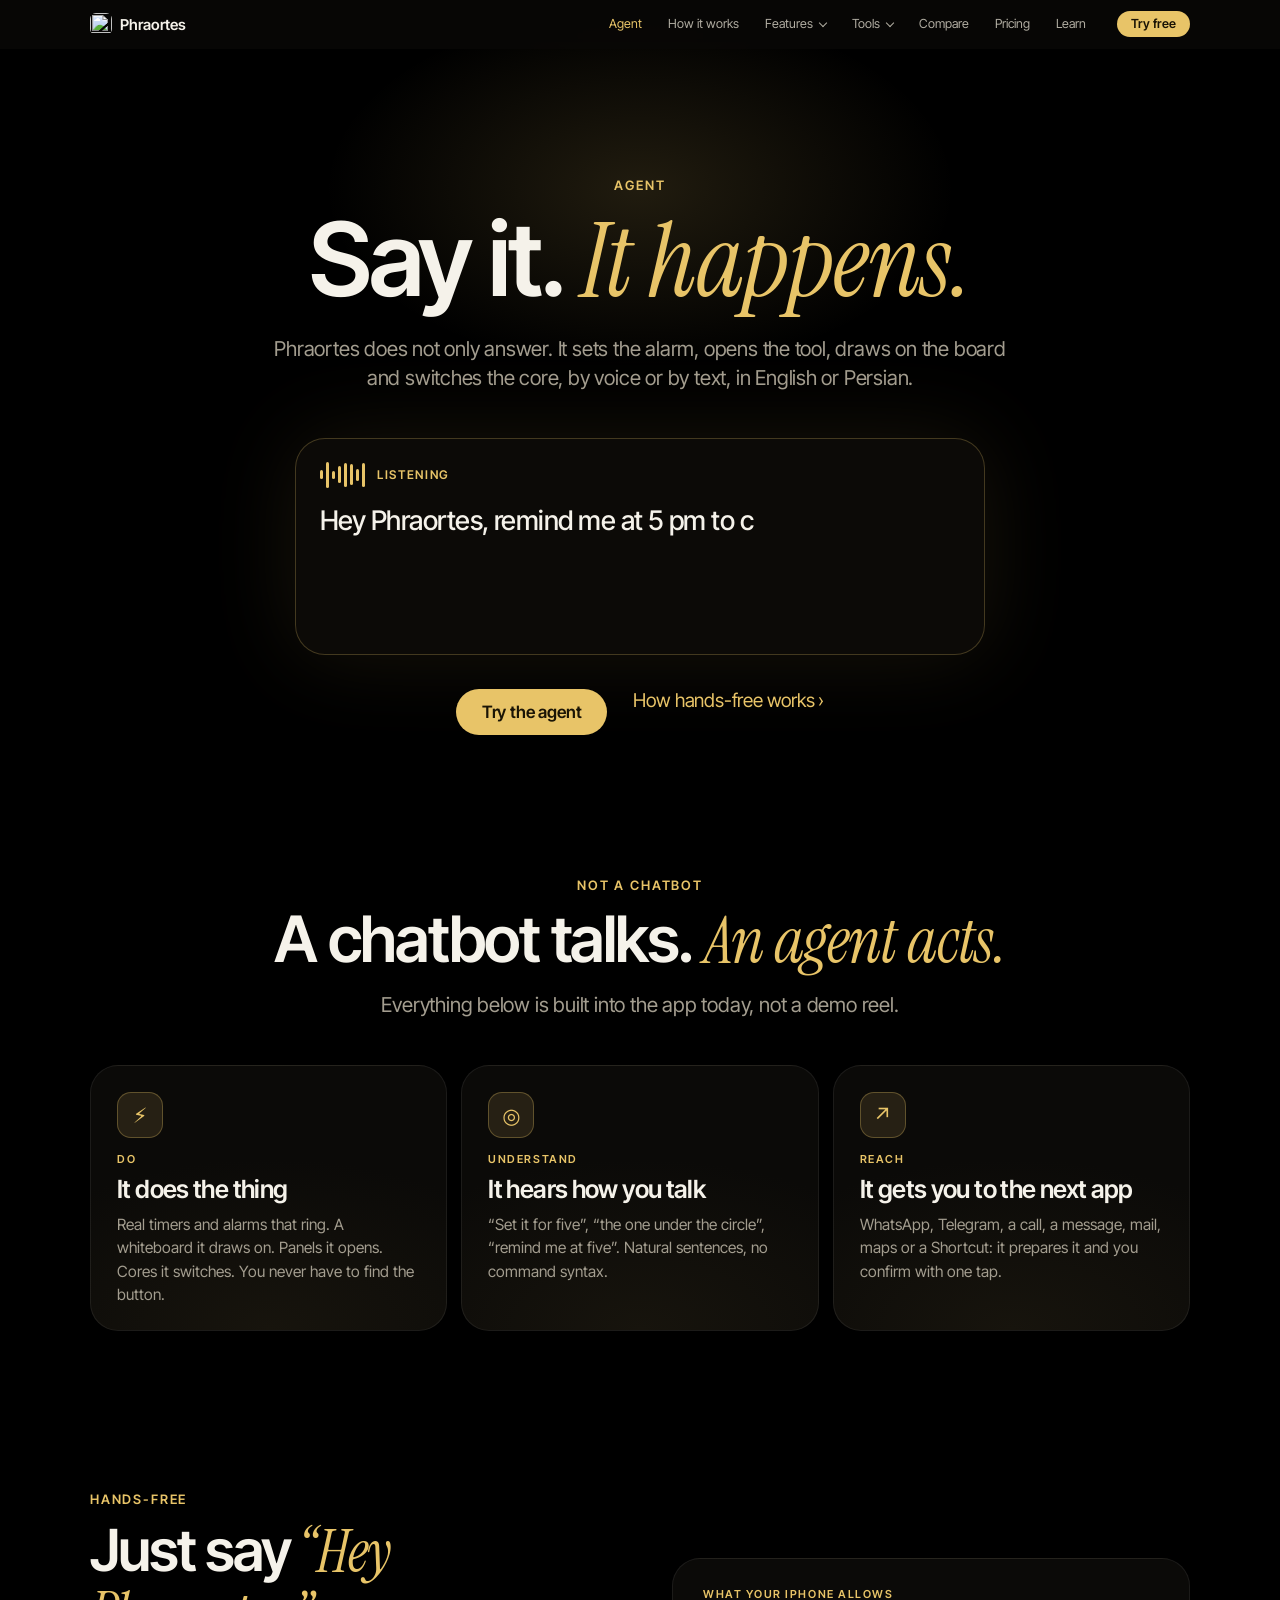
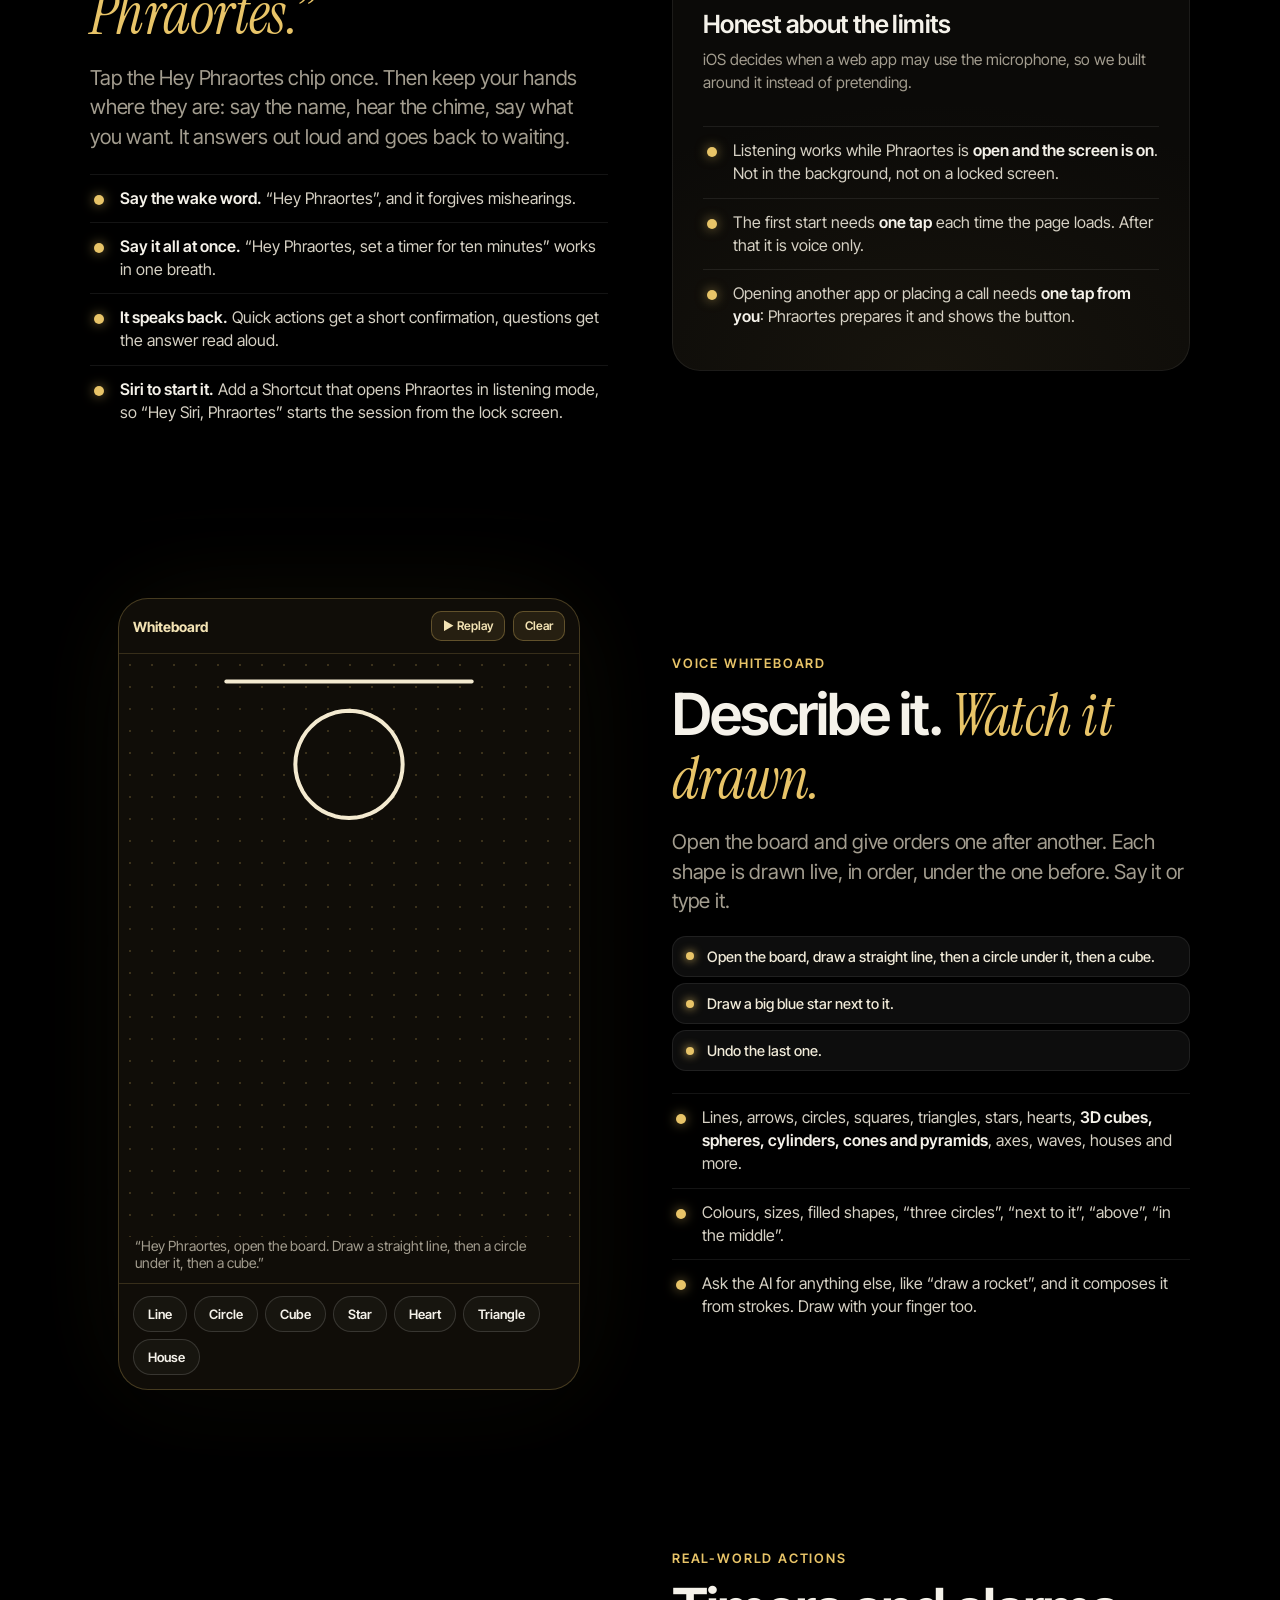
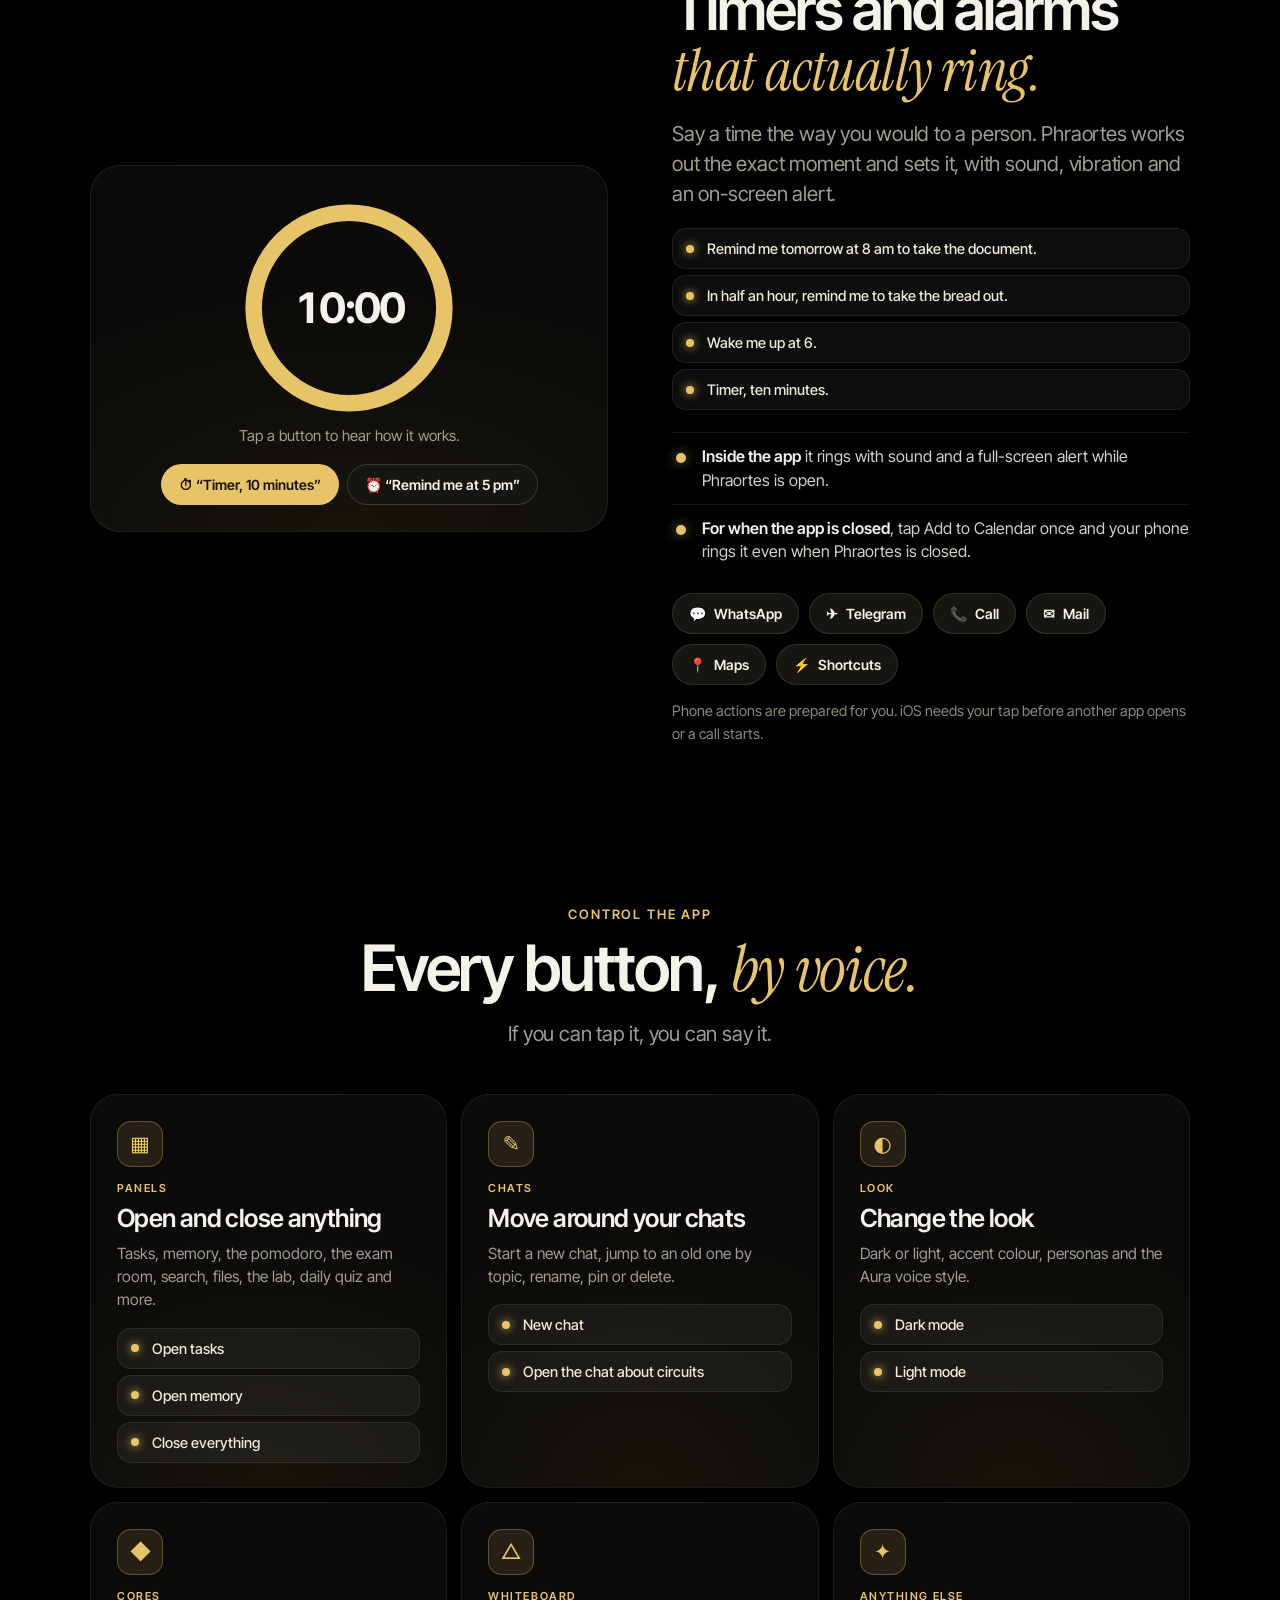
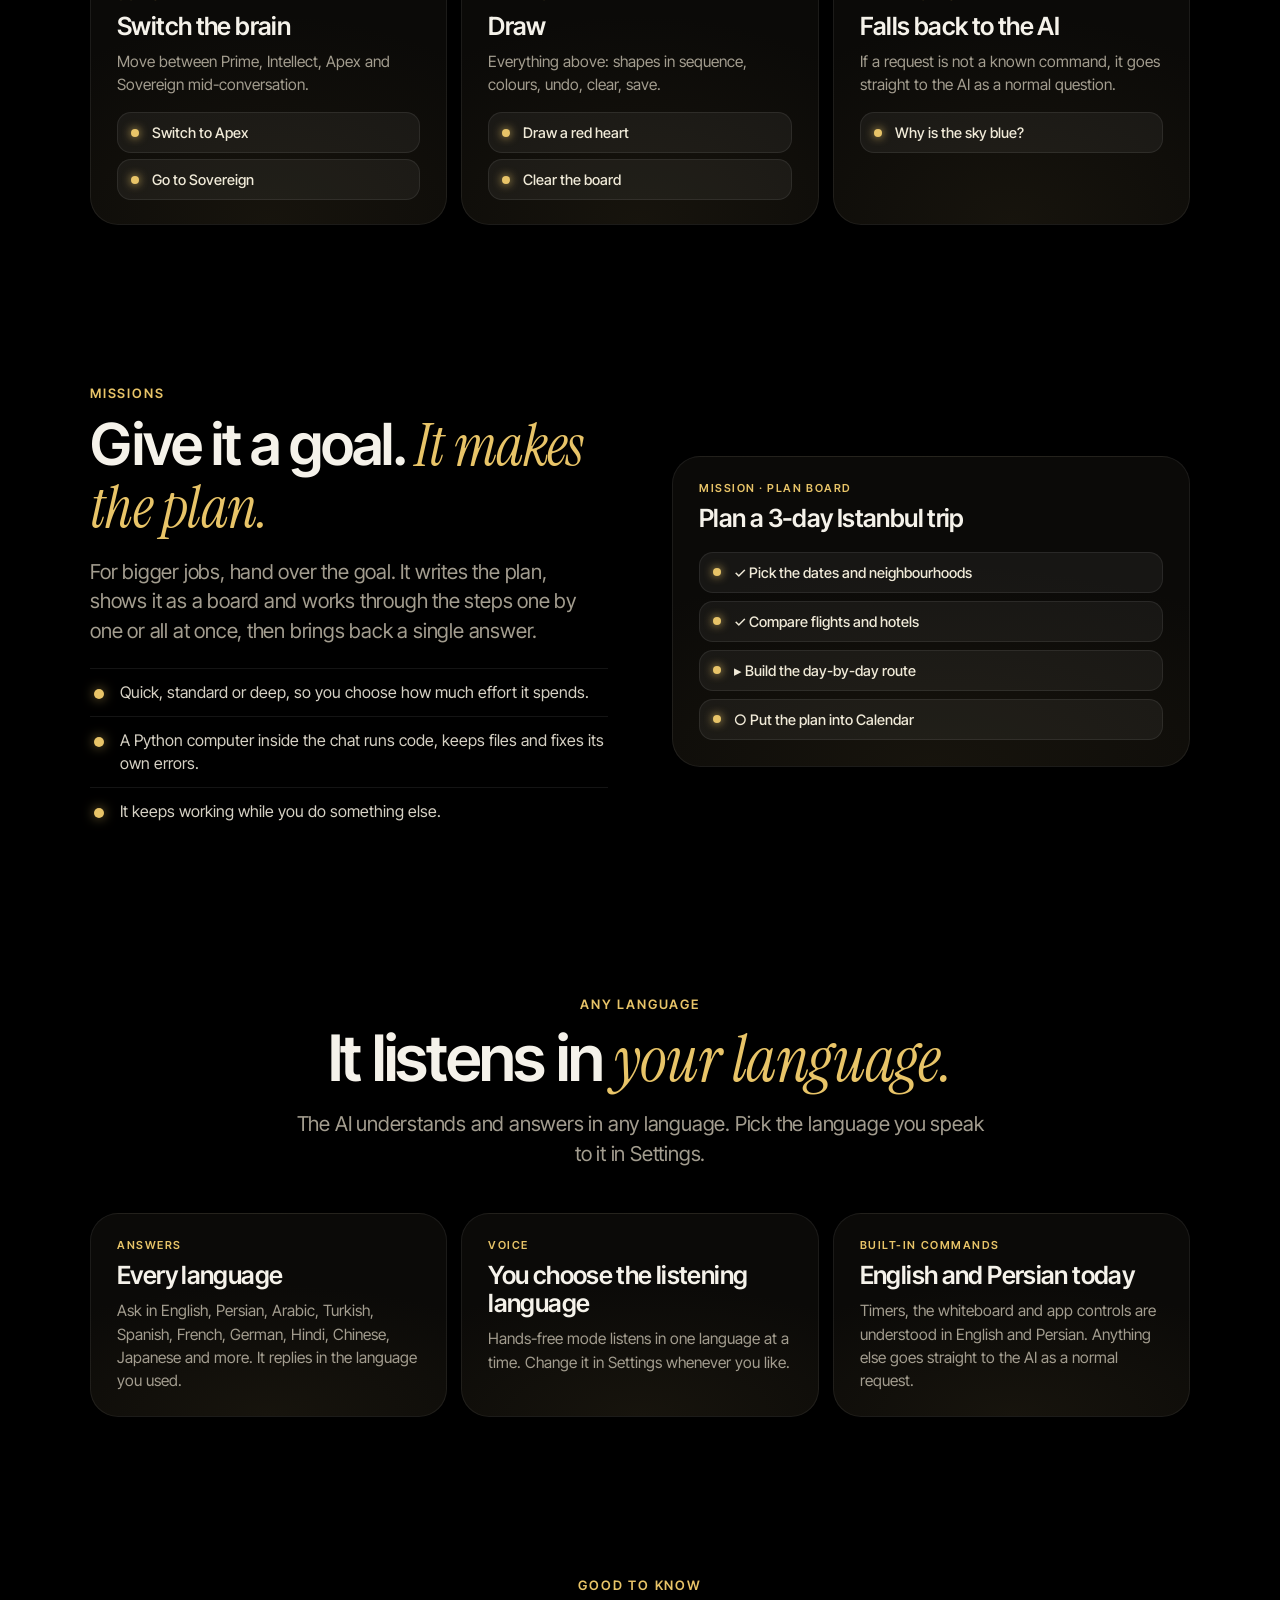
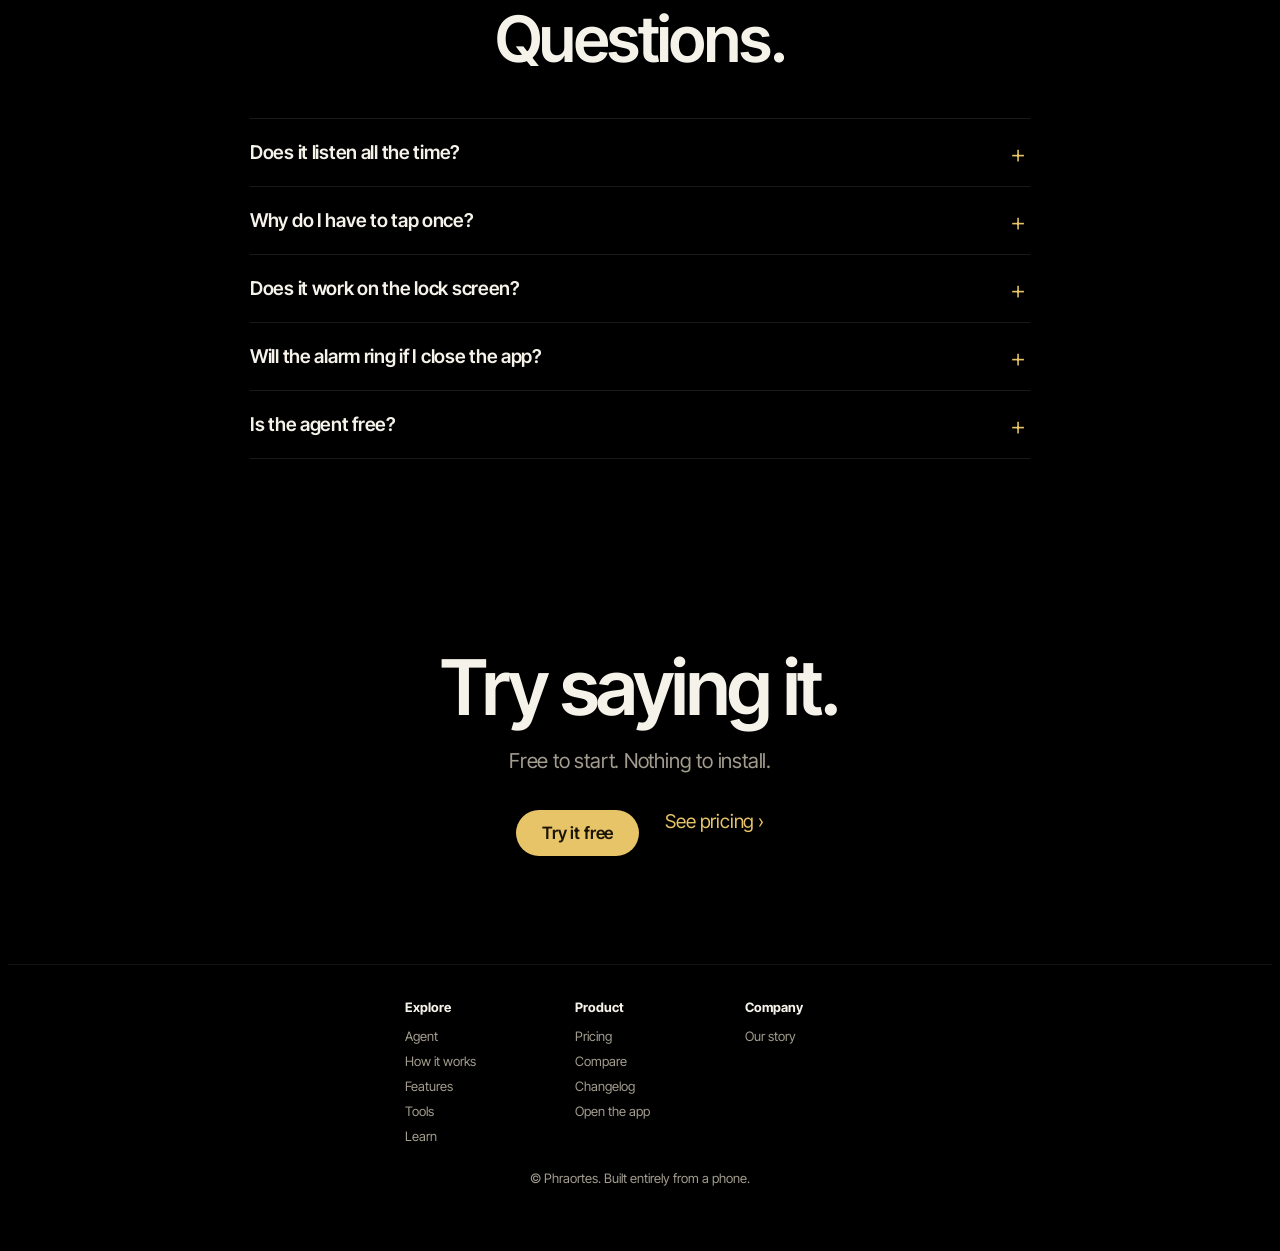
==== commit 02bf1054: "Add files via upload" ====
--- a/agent.html
+++ b/agent.html
@@ -31,18 +31,18 @@
 <div class="lk big c rv"><a href="https://novamind-official.github.io/">Try the agent</a><a href="#wake">How hands-free works</a></div></section>
 
 <section class="pg-sec"><div class="pg-in"><div class="pg-sh"><p class="ey rv">Not a chatbot</p><h2 class="rv" style="transition-delay:.06s">A chatbot talks. <em>An agent acts.</em></h2><p class="sub rv" style="transition-delay:.12s">Everything below is built into the app today, not a demo reel.</p></div>
-<div class="pg-grid"><article class="pg-card rv"><div class="ic">⚡</div><span class="tag">Do</span><h3>It does the thing</h3><p>Real timers and alarms that ring. A whiteboard it draws on. Panels it opens. Cores it switches. You never have to find the button.</p></article><article class="pg-card rv"><div class="ic">◎</div><span class="tag">Understand</span><h3>It hears how you talk</h3><p>“Set it for five”, “the one under the circle”, «ساعت ۵ یادآوری کن». Natural sentences, no command syntax.</p></article><article class="pg-card rv"><div class="ic">↗</div><span class="tag">Reach</span><h3>It gets you to the next app</h3><p>WhatsApp, Telegram, a call, a message, mail, maps or a Shortcut: it prepares it and you confirm with one tap.</p></article></div></div></section>
+<div class="pg-grid"><article class="pg-card rv"><div class="ic">⚡</div><span class="tag">Do</span><h3>It does the thing</h3><p>Real timers and alarms that ring. A whiteboard it draws on. Panels it opens. Cores it switches. You never have to find the button.</p></article><article class="pg-card rv"><div class="ic">◎</div><span class="tag">Understand</span><h3>It hears how you talk</h3><p>“Set it for five”, “the one under the circle”, “remind me at five”. Natural sentences, no command syntax.</p></article><article class="pg-card rv"><div class="ic">↗</div><span class="tag">Reach</span><h3>It gets you to the next app</h3><p>WhatsApp, Telegram, a call, a message, mail, maps or a Shortcut: it prepares it and you confirm with one tap.</p></article></div></div></section>
 
 <section class="pg-sec" id="wake"><div class="pg-in"><div class="pg-split"><div class="pg-copy"><p class="ey rv">Hands-free</p><h2 class="rv" style="transition-delay:.06s">Just say <em>“Hey Phraortes.”</em></h2>
 <p class="sub rv" style="transition-delay:.12s">Tap the Hey Phraortes chip once. Then keep your hands where they are: say the name, hear the chime, say what you want. It answers out loud and goes back to waiting.</p>
-<ul class="pg-list rv"><li><b>Say the wake word.</b> “Hey Phraortes” or «هی فراورتس», and it forgives mishearings.</li><li><b>Say it all at once.</b> “Hey Phraortes, set a timer for ten minutes” works in one breath.</li><li><b>It speaks back.</b> Quick actions get a short confirmation, questions get the answer read aloud.</li><li><b>Siri to start it.</b> Add a Shortcut that opens Phraortes in listening mode, so “Hey Siri, Phraortes” starts the session from the lock screen.</li></ul></div>
+<ul class="pg-list rv"><li><b>Say the wake word.</b> “Hey Phraortes”, and it forgives mishearings.</li><li><b>Say it all at once.</b> “Hey Phraortes, set a timer for ten minutes” works in one breath.</li><li><b>It speaks back.</b> Quick actions get a short confirmation, questions get the answer read aloud.</li><li><b>Siri to start it.</b> Add a Shortcut that opens Phraortes in listening mode, so “Hey Siri, Phraortes” starts the session from the lock screen.</li></ul></div>
 <div class="pg-card rv" style="padding:30px"><span class="tag">What your iPhone allows</span><h3>Honest about the limits</h3><p>iOS decides when a web app may use the microphone, so we built around it instead of pretending.</p><ul class="pg-list"><li>Listening works while Phraortes is <b>open and the screen is on</b>. Not in the background, not on a locked screen.</li><li>The first start needs <b>one tap</b> each time the page loads. After that it is voice only.</li><li>Opening another app or placing a call needs <b>one tap from you</b>: Phraortes prepares it and shows the button.</li></ul></div></div></div></section>
 
 <section class="pg-sec" id="board"><div class="pg-in"><div class="pg-split rev2"><div class="pg-copy"><p class="ey rv">Voice whiteboard</p><h2 class="rv" style="transition-delay:.06s">Describe it. <em>Watch it drawn.</em></h2>
 <p class="sub rv" style="transition-delay:.12s">Open the board and give orders one after another. Each shape is drawn live, in order, under the one before. Say it or type it.</p>
-<div class="say"><q>Open the board, draw a straight line, then a circle under it, then a cube.</q><q lang=fa>صفحه تخته را باز کن، خط صاف بکش، بعد زیرش دایره بکش، بعد مکعب بکش.</q><q>Draw a big blue star next to it.</q><q lang=fa>آخری رو پاک کن</q></div>
+<div class="say"><q>Open the board, draw a straight line, then a circle under it, then a cube.</q><q>Draw a big blue star next to it.</q><q>Undo the last one.</q></div>
 <ul class="pg-list rv"><li>Lines, arrows, circles, squares, triangles, stars, hearts, <b>3D cubes, spheres, cylinders, cones and pyramids</b>, axes, waves, houses and more.</li><li>Colours, sizes, filled shapes, “three circles”, “next to it”, “above”, “in the middle”.</li><li>Ask the AI for anything else, like “draw a rocket”, and it composes it from strokes. Draw with your finger too.</li></ul></div>
-<div class="wb rv"><div class="wb-bar"><b>Whiteboard · تخته</b><button id="wb-go" type="button">▶ Replay</button><button id="wb-clear" type="button">Clear</button></div>
+<div class="wb rv"><div class="wb-bar"><b>Whiteboard</b><button id="wb-go" type="button">▶ Replay</button><button id="wb-clear" type="button">Clear</button></div>
 <svg id="wb-svg" viewBox="0 0 300 380" role="img" aria-label="A whiteboard where a line, a circle and a cube are drawn one after another"></svg>
 <div class="wb-cap" id="wb-cap" aria-live="polite">“Hey Phraortes, open the board…”</div>
 <div class="wb-say"><button data-sh="line" type="button">Line</button><button data-sh="circle" type="button">Circle</button><button data-sh="cube" type="button">Cube</button><button data-sh="star" type="button">Star</button><button data-sh="heart" type="button">Heart</button><button data-sh="triangle" type="button">Triangle</button><button data-sh="house" type="button">House</button></div></div></div></div></section>
@@ -50,21 +50,21 @@
 <section class="pg-sec" id="hands"><div class="pg-in"><div class="pg-split"><div class="tm rv" id="tm"><div class="rg2"><svg viewBox="0 0 120 120" aria-hidden="true"><circle class="bg" cx="60" cy="60" r="52"/><circle class="fg" cx="60" cy="60" r="52"/></svg><b id="tm-n">10:00</b></div><div class="lbl" id="tm-l">Tap a button to hear how it works.</div><div class="chips"><button class="go" id="tm-a" type="button">⏱ “Timer, 10 minutes”</button><button id="tm-b" type="button">⏰ “Remind me at 5 pm”</button></div></div>
 <div class="pg-copy"><p class="ey rv">Real-world actions</p><h2 class="rv" style="transition-delay:.06s">Timers and alarms <em>that actually ring.</em></h2>
 <p class="sub rv" style="transition-delay:.12s">Say a time the way you would to a person. Phraortes works out the exact moment and sets it, with sound, vibration and an on-screen alert.</p>
-<div class="say"><q>Remind me tomorrow at 8 am to take the document.</q><q lang=fa>نیم ساعت دیگه یادم بنداز نون بذارم</q><q>Wake me up at 6.</q><q lang=fa>تایمر ۱۰ دقیقه</q></div>
+<div class="say"><q>Remind me tomorrow at 8 am to take the document.</q><q>In half an hour, remind me to take the bread out.</q><q>Wake me up at 6.</q><q>Timer, ten minutes.</q></div>
 <ul class="pg-list rv"><li><b>Inside the app</b> it rings with sound and a full-screen alert while Phraortes is open.</li><li><b>For when the app is closed</b>, tap Add to Calendar once and your phone rings it even when Phraortes is closed.</li></ul>
 <div class="pa rv"><span><i>💬</i> WhatsApp</span><span><i>✈︎</i> Telegram</span><span><i>📞</i> Call</span><span><i>✉︎</i> Mail</span><span><i>📍</i> Maps</span><span><i>⚡</i> Shortcuts</span></div>
 <p class="pg-note" style="text-align:left;margin:14px 0 0">Phone actions are prepared for you. iOS needs your tap before another app opens or a call starts.</p></div></div></div></section>
 
 <section class="pg-sec"><div class="pg-in"><div class="pg-sh"><p class="ey rv">Control the app</p><h2 class="rv" style="transition-delay:.06s">Every button, <em>by voice.</em></h2><p class="sub rv" style="transition-delay:.12s">If you can tap it, you can say it.</p></div>
-<div class="pg-grid"><article class="pg-card rv"><div class="ic">▦</div><span class="tag">Panels</span><h3>Open and close anything</h3><p>Tasks, memory, the pomodoro, the exam room, search, files, the lab, daily quiz and more.</p><div class="say"><q>Open tasks</q><q lang=fa>باز کن حافظه رو</q><q>Close everything</q></div></article><article class="pg-card rv"><div class="ic">✎</div><span class="tag">Chats</span><h3>Move around your chats</h3><p>Start a new chat, jump to an old one by topic, rename, pin or delete.</p><div class="say"><q>New chat</q><q>Open the chat about circuits</q></div></article><article class="pg-card rv"><div class="ic">◐</div><span class="tag">Look</span><h3>Change the look</h3><p>Dark or light, accent colour, personas and the Aura voice style.</p><div class="say"><q>Dark mode</q><q lang=fa>حالت روشن</q></div></article><article class="pg-card rv"><div class="ic">◆</div><span class="tag">Cores</span><h3>Switch the brain</h3><p>Move between Prime, Intellect, Apex and Sovereign mid-conversation.</p><div class="say"><q>Switch to Apex</q><q lang=fa>برو روی سوورین</q></div></article><article class="pg-card rv"><div class="ic">△</div><span class="tag">Whiteboard</span><h3>Draw</h3><p>Everything above: shapes in sequence, colours, undo, clear, save.</p><div class="say"><q>Draw a red heart</q><q lang=fa>همه رو پاک کن</q></div></article><article class="pg-card rv"><div class="ic">✦</div><span class="tag">Anything else</span><h3>Falls back to the AI</h3><p>If a request is not a known command, it goes straight to the AI as a normal question.</p><div class="say"><q>Why is the sky blue?</q></div></article></div></div></section>
+<div class="pg-grid"><article class="pg-card rv"><div class="ic">▦</div><span class="tag">Panels</span><h3>Open and close anything</h3><p>Tasks, memory, the pomodoro, the exam room, search, files, the lab, daily quiz and more.</p><div class="say"><q>Open tasks</q><q>Open memory</q><q>Close everything</q></div></article><article class="pg-card rv"><div class="ic">✎</div><span class="tag">Chats</span><h3>Move around your chats</h3><p>Start a new chat, jump to an old one by topic, rename, pin or delete.</p><div class="say"><q>New chat</q><q>Open the chat about circuits</q></div></article><article class="pg-card rv"><div class="ic">◐</div><span class="tag">Look</span><h3>Change the look</h3><p>Dark or light, accent colour, personas and the Aura voice style.</p><div class="say"><q>Dark mode</q><q>Light mode</q></div></article><article class="pg-card rv"><div class="ic">◆</div><span class="tag">Cores</span><h3>Switch the brain</h3><p>Move between Prime, Intellect, Apex and Sovereign mid-conversation.</p><div class="say"><q>Switch to Apex</q><q>Go to Sovereign</q></div></article><article class="pg-card rv"><div class="ic">△</div><span class="tag">Whiteboard</span><h3>Draw</h3><p>Everything above: shapes in sequence, colours, undo, clear, save.</p><div class="say"><q>Draw a red heart</q><q>Clear the board</q></div></article><article class="pg-card rv"><div class="ic">✦</div><span class="tag">Anything else</span><h3>Falls back to the AI</h3><p>If a request is not a known command, it goes straight to the AI as a normal question.</p><div class="say"><q>Why is the sky blue?</q></div></article></div></div></section>
 
 <section class="pg-sec"><div class="pg-in"><div class="pg-split"><div class="pg-copy"><p class="ey rv">Missions</p><h2 class="rv" style="transition-delay:.06s">Give it a goal. <em>It makes the plan.</em></h2>
 <p class="sub rv" style="transition-delay:.12s">For bigger jobs, hand over the goal. It writes the plan, shows it as a board and works through the steps one by one or all at once, then brings back a single answer.</p>
 <ul class="pg-list rv"><li>Quick, standard or deep, so you choose how much effort it spends.</li><li>A Python computer inside the chat runs code, keeps files and fixes its own errors.</li><li>It keeps working while you do something else.</li></ul></div>
 <div class="pg-card rv" style="padding:26px"><span class="tag">Mission · plan board</span><h3>Plan a 3-day Istanbul trip</h3><div class="say" style="gap:8px;margin-top:10px"><q>✓ Pick the dates and neighbourhoods</q><q>✓ Compare flights and hotels</q><q>▸ Build the day-by-day route</q><q>○ Put the plan into Calendar</q></div></div></div></div></section>
 
-<section class="pg-sec"><div class="pg-in"><div class="pg-sh"><p class="ey rv">Two languages</p><h2 class="rv" style="transition-delay:.06s">English and Persian, <em>both native.</em></h2><p class="sub rv" style="transition-delay:.12s">Switch mid-sentence if you like. Commands, wake word and replies follow you.</p></div>
-<div class="pg-grid"><article class="pg-card rv"><span class="tag">English</span><h3>“Hey Phraortes…”</h3><div class="say"><q>…set a timer for 25 minutes</q><q>…draw a cube under the circle</q><q>…open the exam room</q></div></article><article class="pg-card rv" dir="rtl" style="text-align:right"><span class="tag">فارسی</span><h3>«هی فراورتس…»</h3><div class="say"><q lang=fa>…ساعت ۵ یادآوری کن</q><q lang=fa>…زیر دایره یه مکعب بکش</q><q lang=fa>…حالت تاریک رو روشن کن</q></div></article></div></div></section>
+<section class="pg-sec"><div class="pg-in"><div class="pg-sh"><p class="ey rv">Any language</p><h2 class="rv" style="transition-delay:.06s">It listens in <em>your language.</em></h2><p class="sub rv" style="transition-delay:.12s">The AI understands and answers in any language. Pick the language you speak to it in Settings.</p></div>
+<div class="pg-grid"><article class="pg-card rv"><span class="tag">Answers</span><h3>Every language</h3><p>Ask in English, Persian, Arabic, Turkish, Spanish, French, German, Hindi, Chinese, Japanese and more. It replies in the language you used.</p></article><article class="pg-card rv"><span class="tag">Voice</span><h3>You choose the listening language</h3><p>Hands-free mode listens in one language at a time. Change it in Settings whenever you like.</p></article><article class="pg-card rv"><span class="tag">Built-in commands</span><h3>English and Persian today</h3><p>Timers, the whiteboard and app controls are understood in English and Persian. Anything else goes straight to the AI as a normal request.</p></article></div></div></section>
 <section class="pg-sec"><div class="pg-in"><div class="pg-sh"><p class="ey rv">Good to know</p><h2 class="rv" style="transition-delay:.06s">Questions.</h2></div><div class="pg-faq"><details class="rv"><summary>Does it listen all the time?</summary><p>Only after you tap the Hey Phraortes chip, and only while the app is open on screen. Turn it off with another tap. Nothing is recorded or kept on a server for the wake word.</p></details><details class="rv"><summary>Why do I have to tap once?</summary><p>Safari does not let a web page start the microphone without a touch. That tap is the whole price of hands-free.</p></details><details class="rv"><summary>Does it work on the lock screen?</summary><p>No. iOS does not allow background listening for web apps. Use a Siri Shortcut to open Phraortes in listening mode instead.</p></details><details class="rv"><summary>Will the alarm ring if I close the app?</summary><p>Use Add to Calendar once per reminder. The built-in alert rings while the app is open, and Calendar rings in the background.</p></details><details class="rv"><summary>Is the agent free?</summary><p>Yes. Every plan includes the agent, timers, the whiteboard and hands-free mode.</p></details></div></div></section>
 <section class="pg-cta"><h2 class="rv">Try saying it.</h2><p class="sub rv">Free to start. Nothing to install.</p><div class="lk big c rv"><a href="https://novamind-official.github.io/">Try it free</a><a href="pricing.html">See pricing</a></div></section>
 </main>
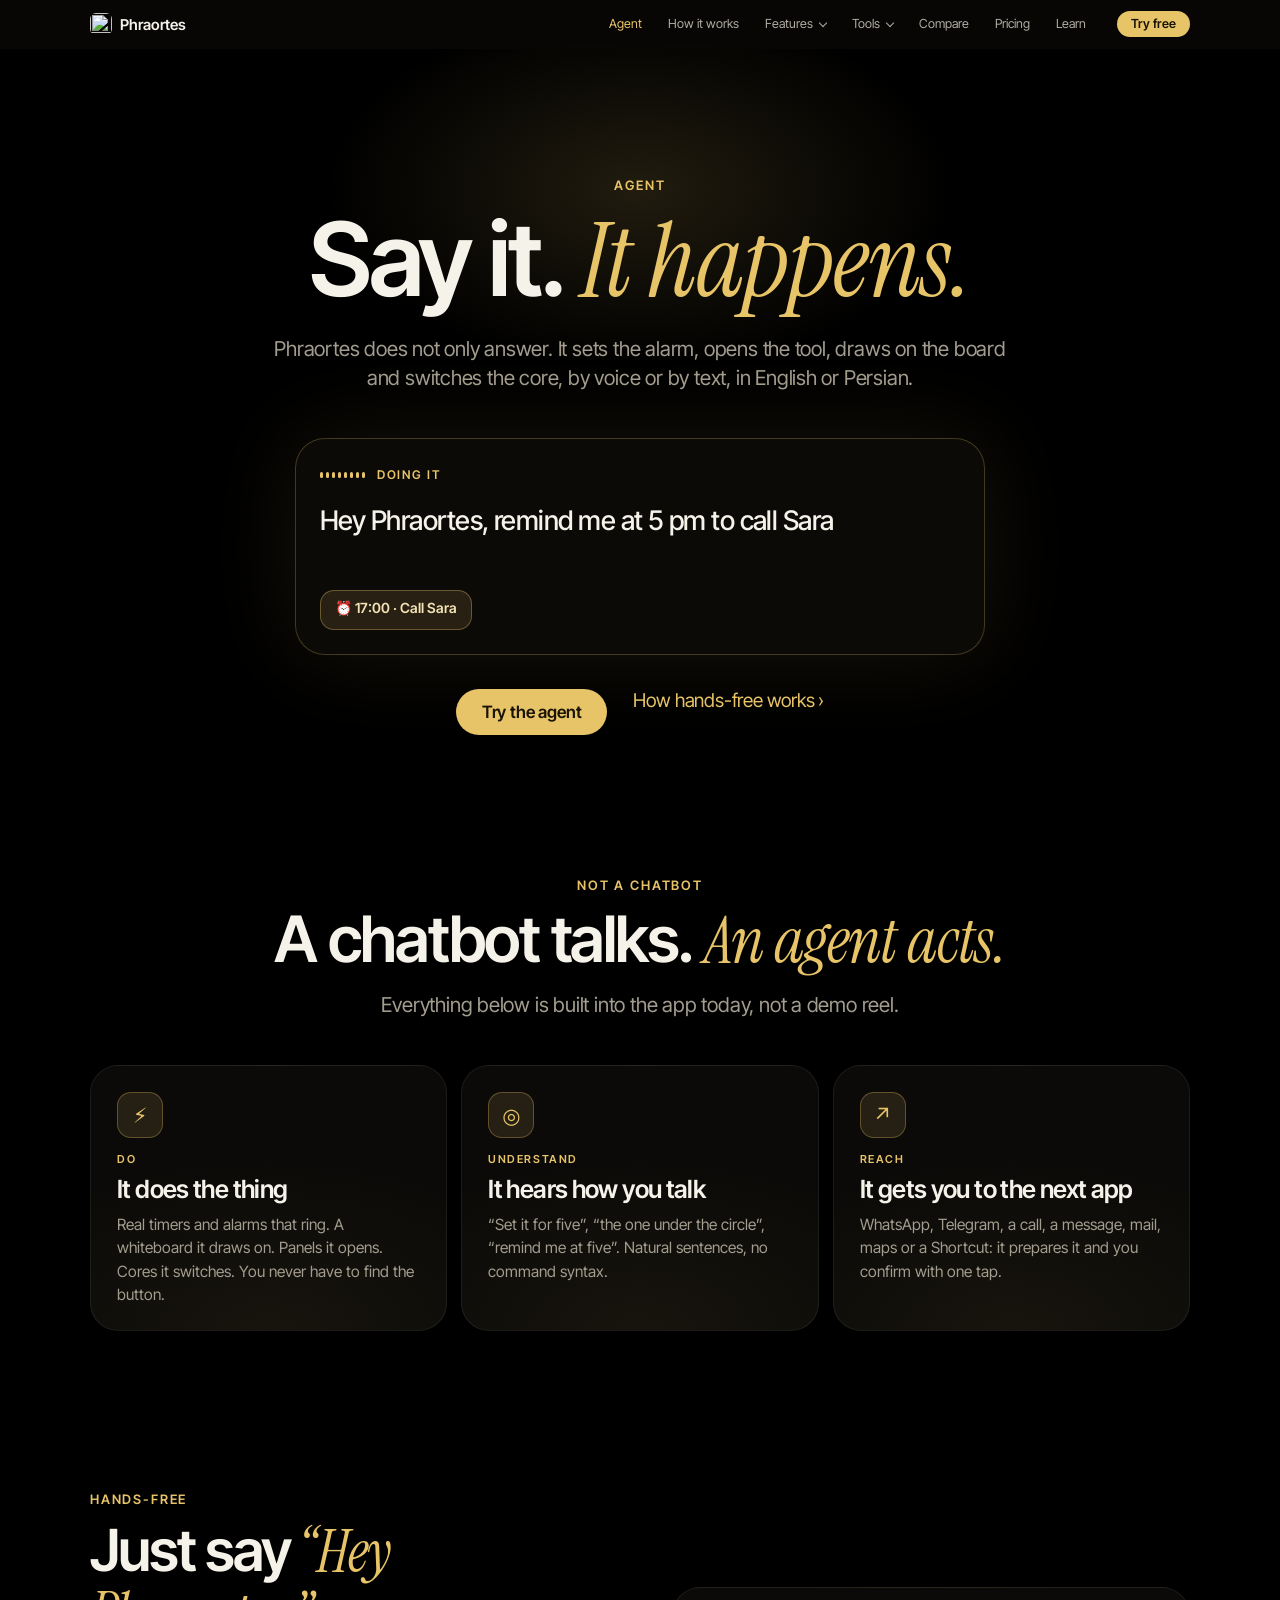
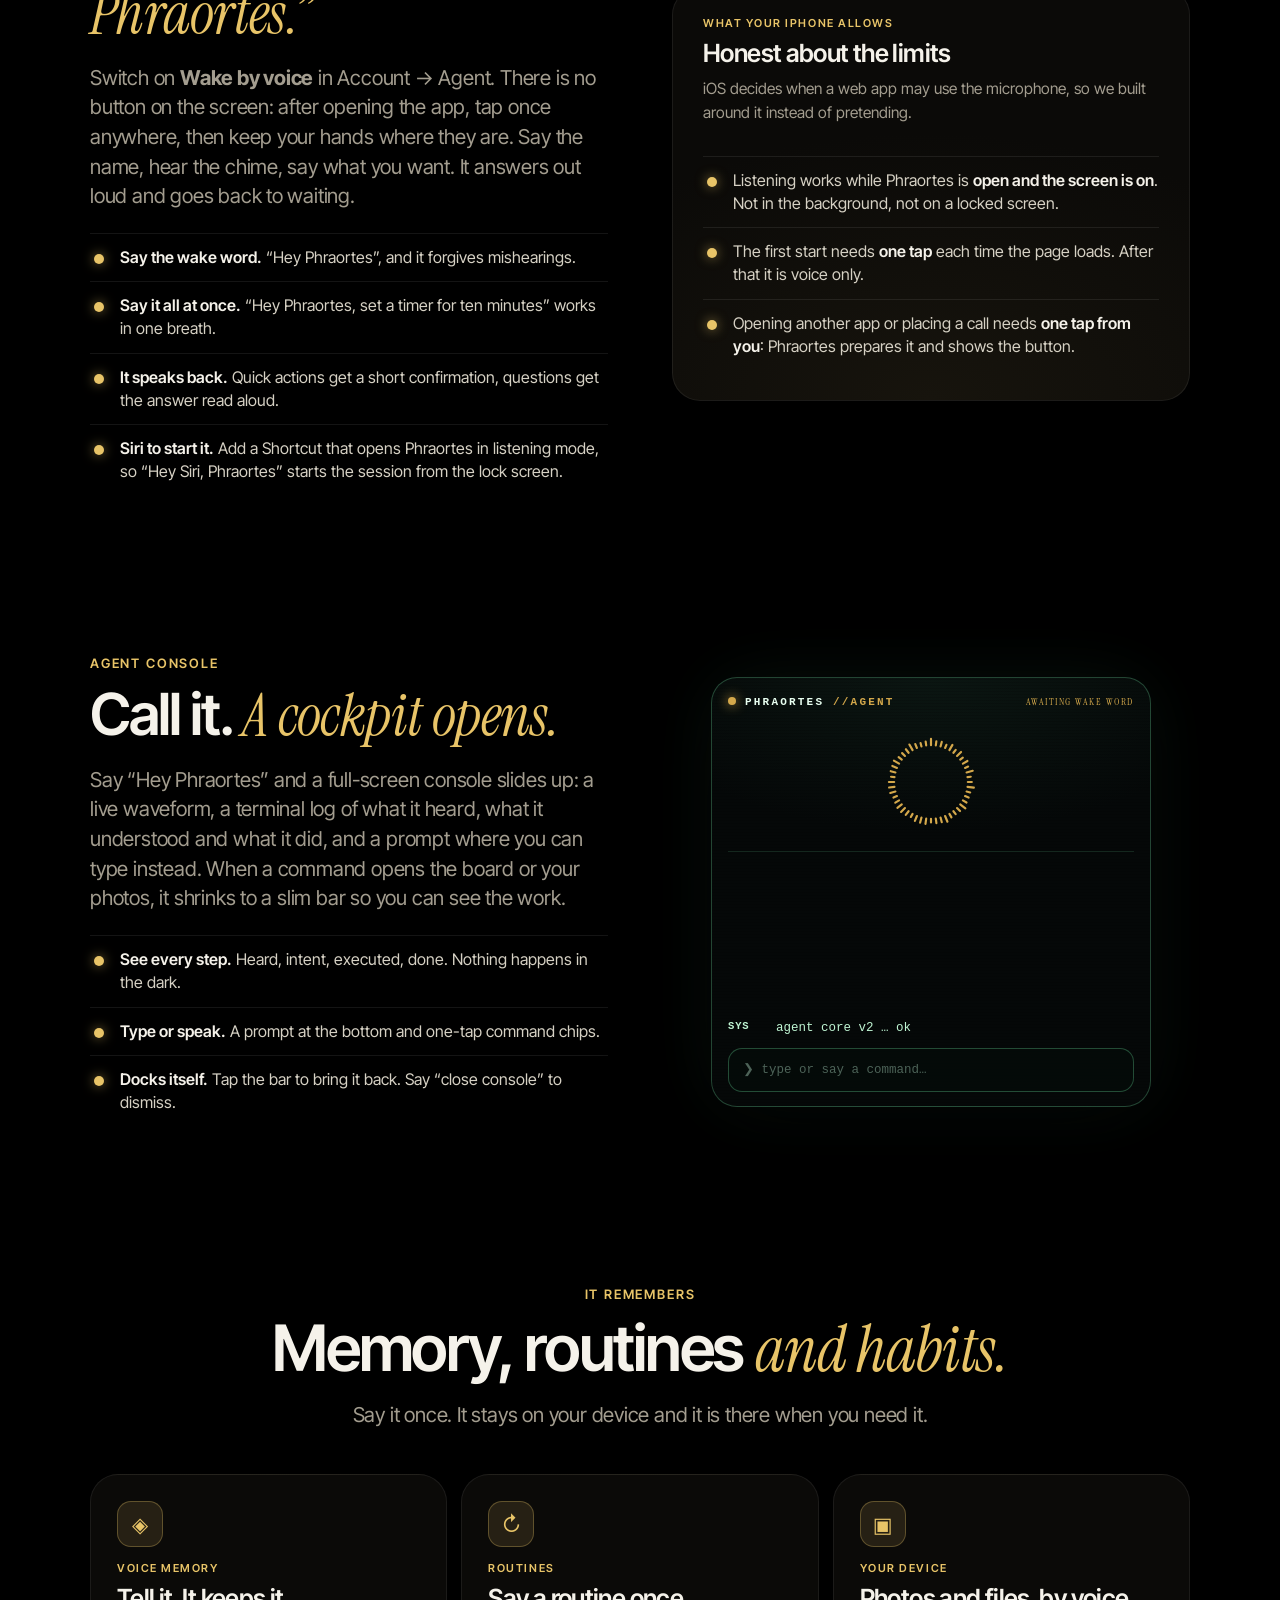
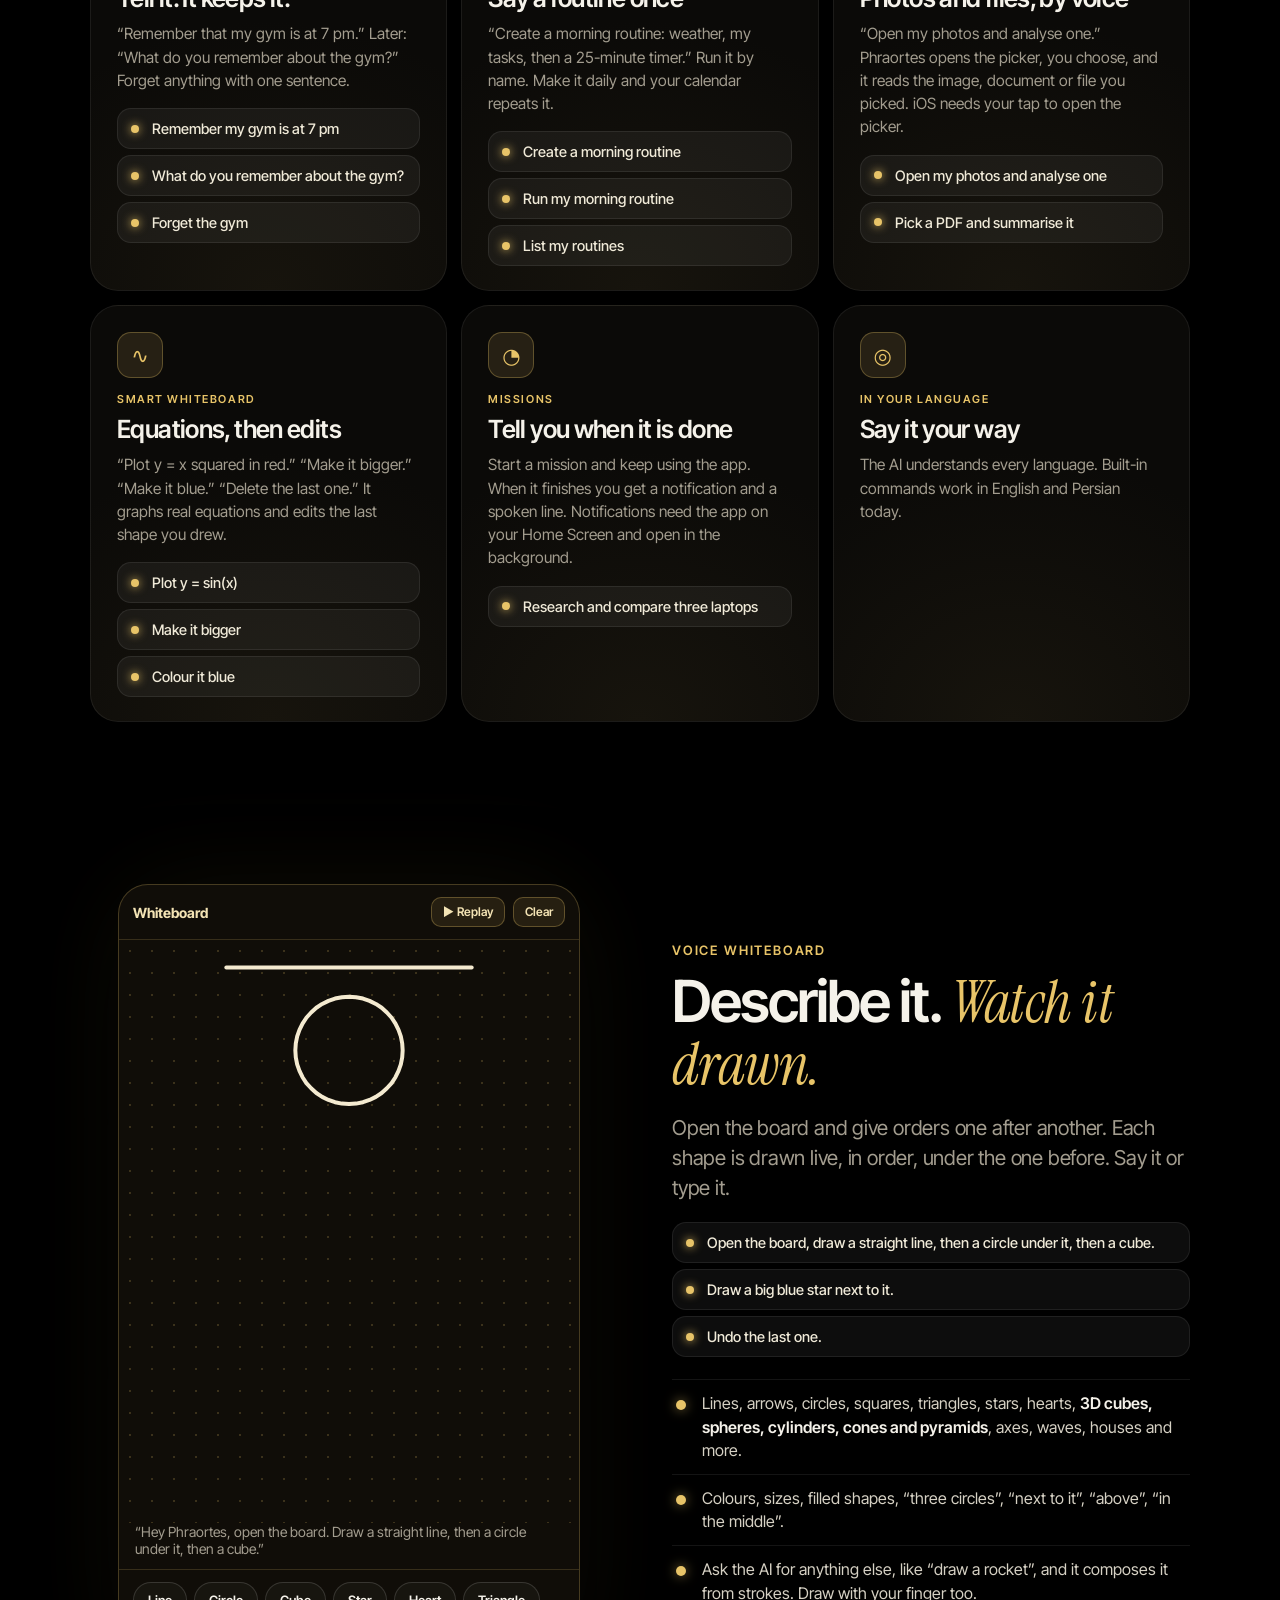
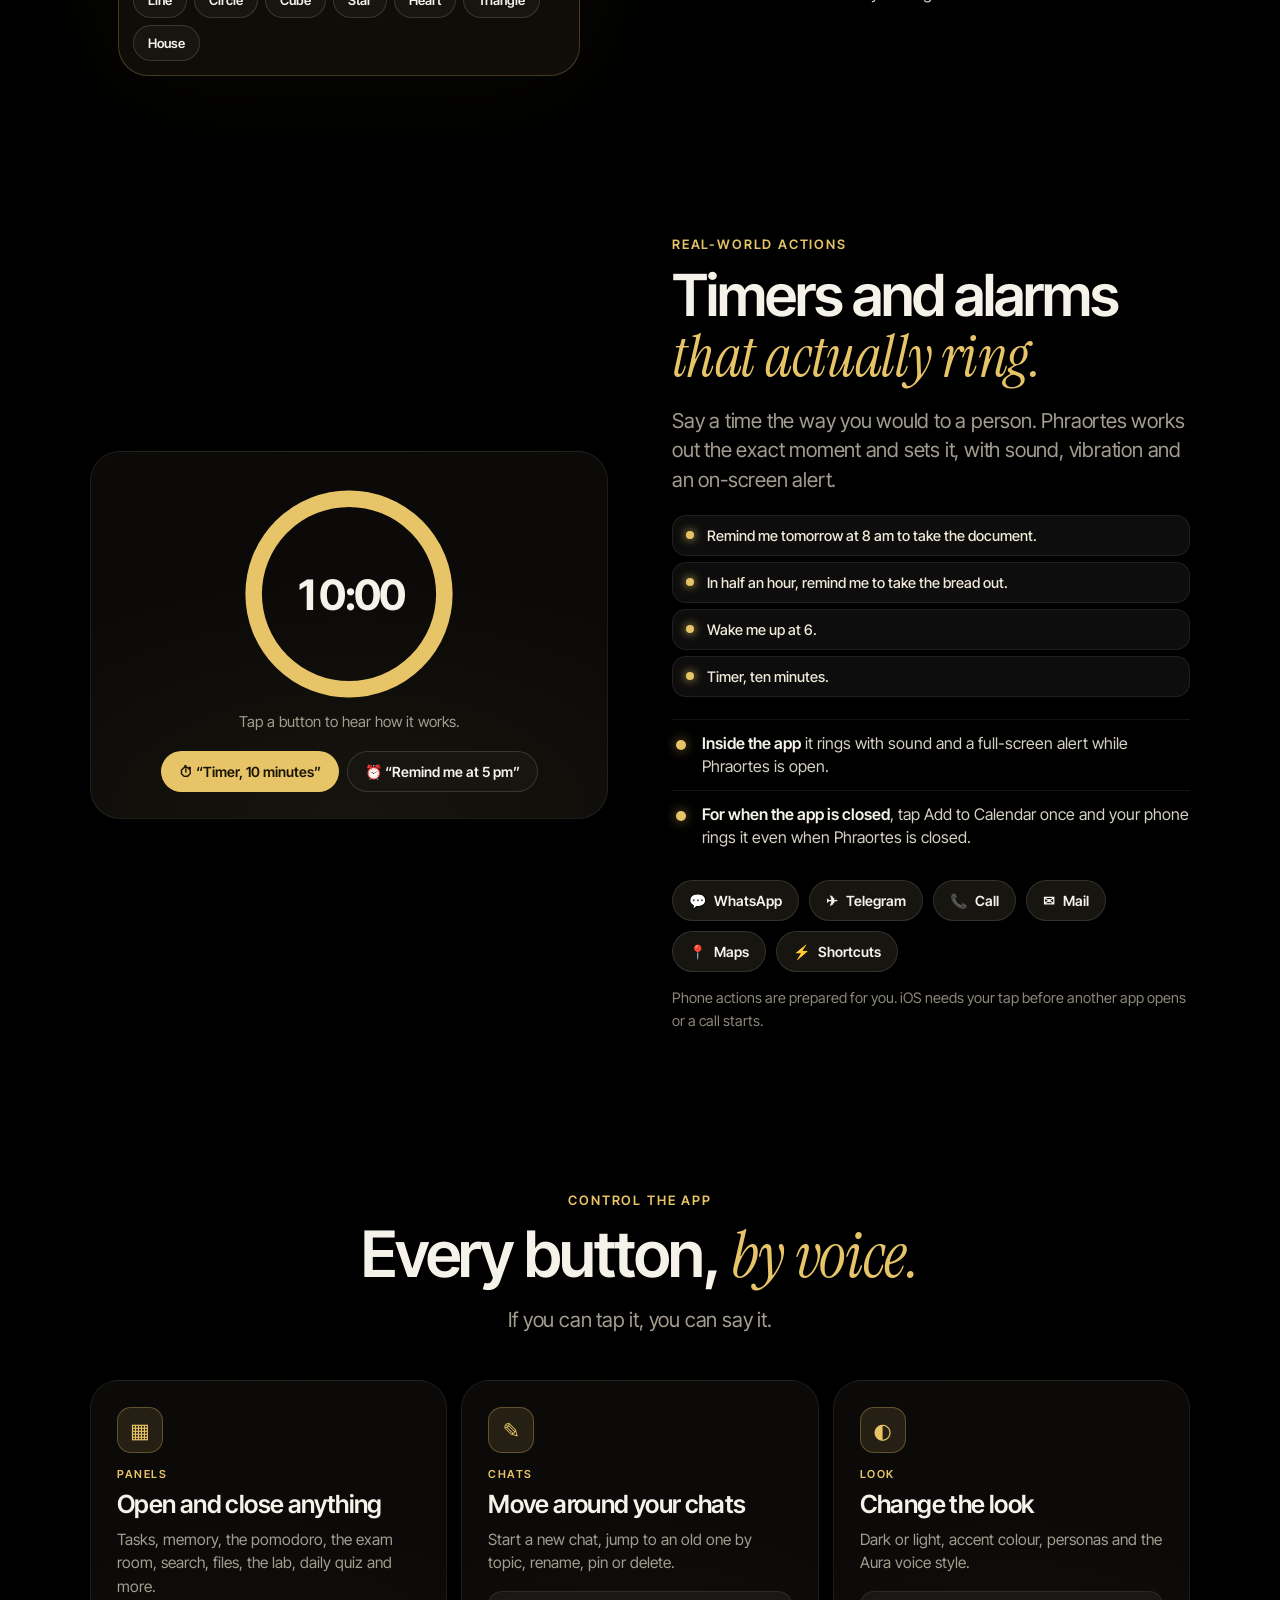
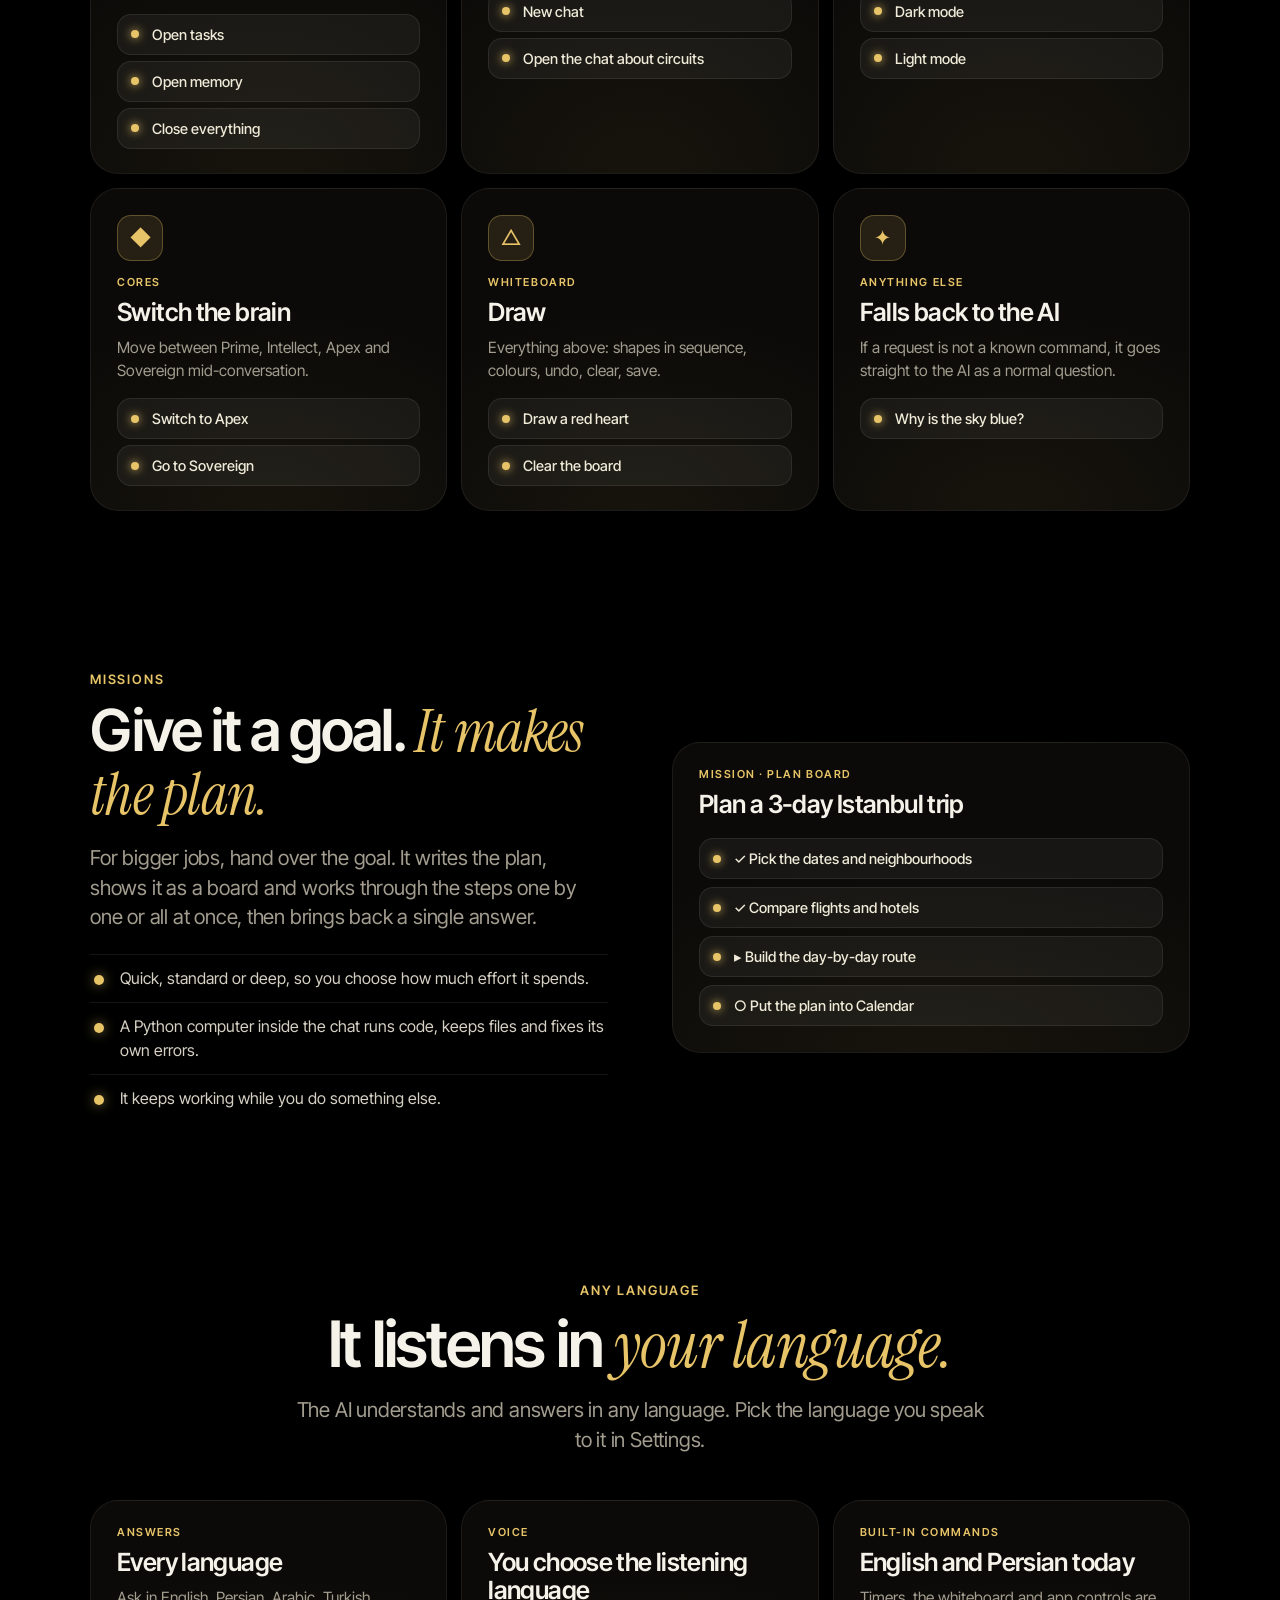
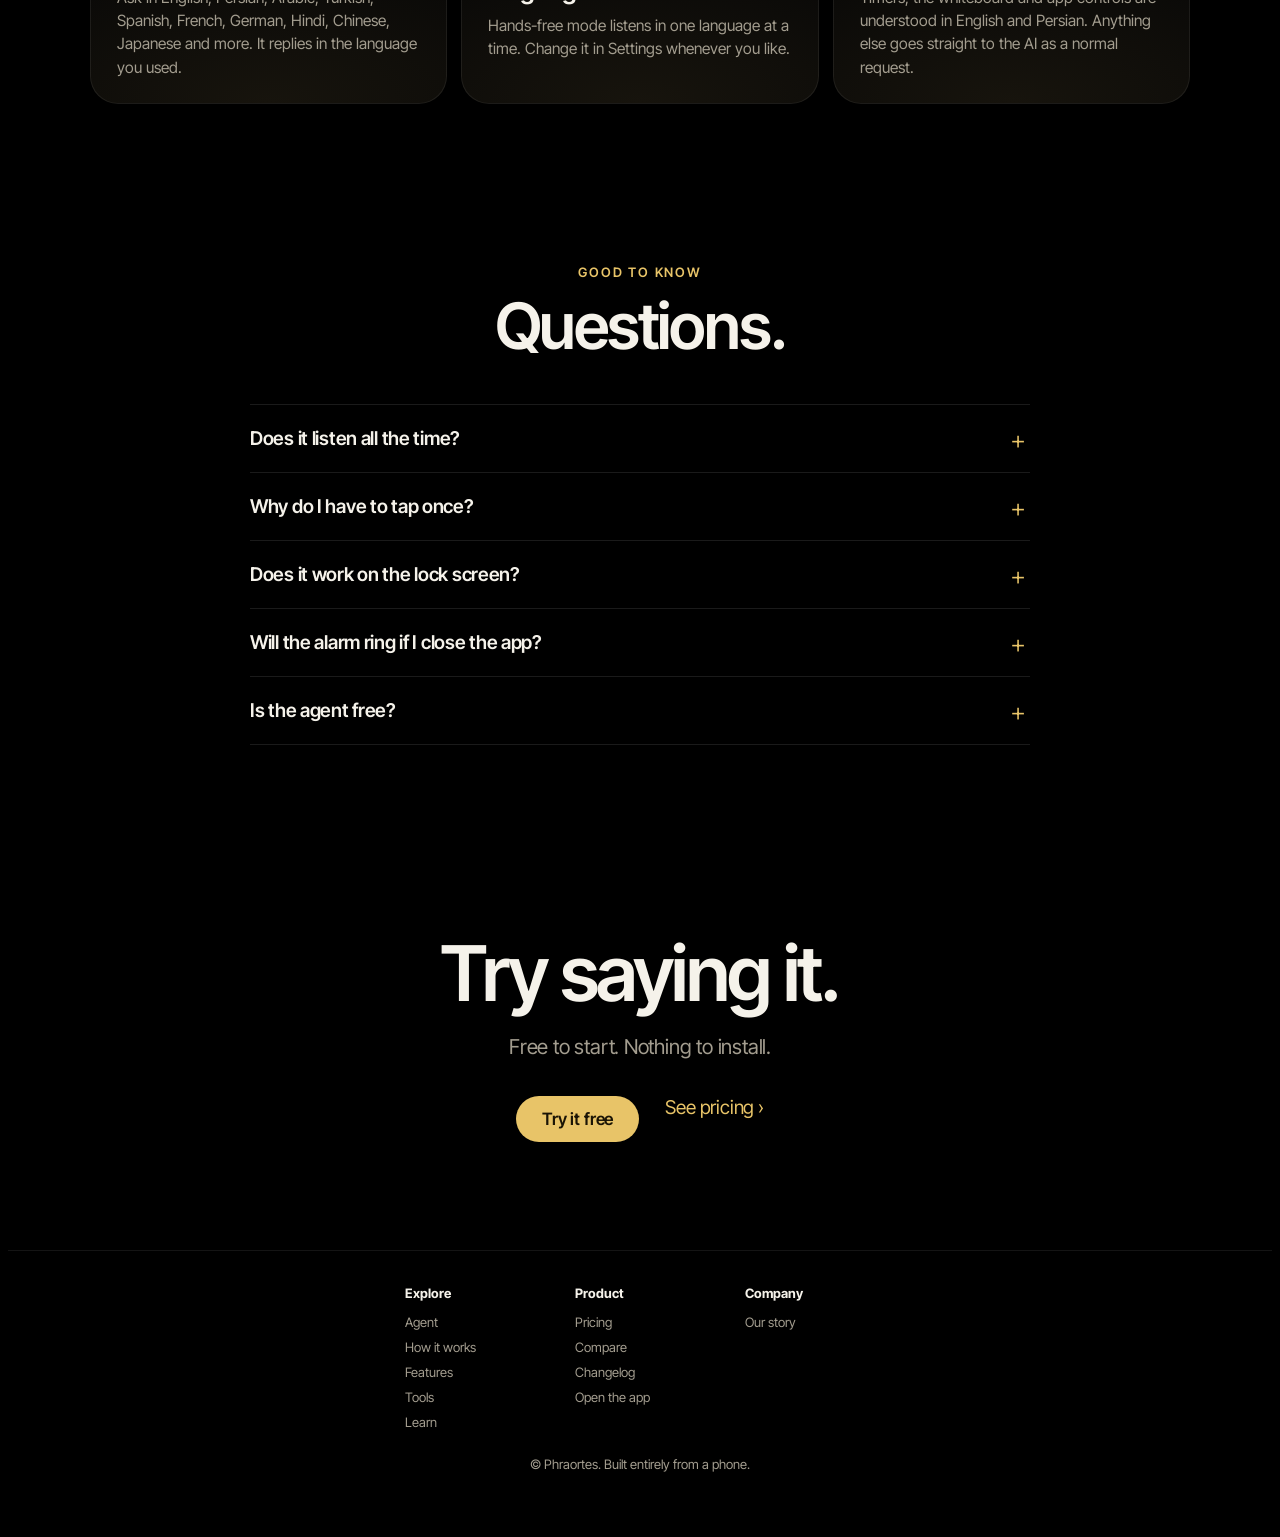
==== commit d2fa0102: "Add files via upload" ====
--- a/agent.html
+++ b/agent.html
@@ -4,11 +4,11 @@
 <meta charset="UTF-8">
 <meta name="viewport" content="width=device-width,initial-scale=1,viewport-fit=cover">
 <title>Agent — Say it. Phraortes does it | Phraortes</title>
-<meta name="description" content="Phraortes sets real alarms and timers, opens tools, draws on a voice whiteboard and answers “Hey Phraortes”, in English and Persian.">
+<meta name="description" content="Phraortes sets real alarms, opens a full-screen agent console, remembers things you tell it, runs routines, draws on a voice whiteboard and answers “Hey Phraortes”.">
 <link rel="canonical" href="https://novamind-official.github.io/Phraortes/agent.html">
 <meta name="theme-color" content="#000000">
 <meta property="og:type" content="website"><meta property="og:site_name" content="Phraortes">
-<meta property="og:title" content="Agent — Say it. Phraortes does it | Phraortes"><meta property="og:description" content="Phraortes sets real alarms and timers, opens tools, draws on a voice whiteboard and answers “Hey Phraortes”, in English and Persian.">
+<meta property="og:title" content="Agent — Say it. Phraortes does it | Phraortes"><meta property="og:description" content="Phraortes sets real alarms, opens a full-screen agent console, remembers things you tell it, runs routines, draws on a voice whiteboard and answers “Hey Phraortes”.">
 <meta property="og:url" content="https://novamind-official.github.io/Phraortes/agent.html"><meta property="og:image" content="https://novamind-official.github.io/icon-512.png">
 <meta name="twitter:card" content="summary">
 <link rel="icon" type="image/png" href="https://novamind-official.github.io/icon-192.png">
@@ -34,9 +34,18 @@
 <div class="pg-grid"><article class="pg-card rv"><div class="ic">⚡</div><span class="tag">Do</span><h3>It does the thing</h3><p>Real timers and alarms that ring. A whiteboard it draws on. Panels it opens. Cores it switches. You never have to find the button.</p></article><article class="pg-card rv"><div class="ic">◎</div><span class="tag">Understand</span><h3>It hears how you talk</h3><p>“Set it for five”, “the one under the circle”, “remind me at five”. Natural sentences, no command syntax.</p></article><article class="pg-card rv"><div class="ic">↗</div><span class="tag">Reach</span><h3>It gets you to the next app</h3><p>WhatsApp, Telegram, a call, a message, mail, maps or a Shortcut: it prepares it and you confirm with one tap.</p></article></div></div></section>
 
 <section class="pg-sec" id="wake"><div class="pg-in"><div class="pg-split"><div class="pg-copy"><p class="ey rv">Hands-free</p><h2 class="rv" style="transition-delay:.06s">Just say <em>“Hey Phraortes.”</em></h2>
-<p class="sub rv" style="transition-delay:.12s">Tap the Hey Phraortes chip once. Then keep your hands where they are: say the name, hear the chime, say what you want. It answers out loud and goes back to waiting.</p>
+<p class="sub rv" style="transition-delay:.12s">Switch on <b>Wake by voice</b> in Account → Agent. There is no button on the screen: after opening the app, tap once anywhere, then keep your hands where they are. Say the name, hear the chime, say what you want. It answers out loud and goes back to waiting.</p>
 <ul class="pg-list rv"><li><b>Say the wake word.</b> “Hey Phraortes”, and it forgives mishearings.</li><li><b>Say it all at once.</b> “Hey Phraortes, set a timer for ten minutes” works in one breath.</li><li><b>It speaks back.</b> Quick actions get a short confirmation, questions get the answer read aloud.</li><li><b>Siri to start it.</b> Add a Shortcut that opens Phraortes in listening mode, so “Hey Siri, Phraortes” starts the session from the lock screen.</li></ul></div>
 <div class="pg-card rv" style="padding:30px"><span class="tag">What your iPhone allows</span><h3>Honest about the limits</h3><p>iOS decides when a web app may use the microphone, so we built around it instead of pretending.</p><ul class="pg-list"><li>Listening works while Phraortes is <b>open and the screen is on</b>. Not in the background, not on a locked screen.</li><li>The first start needs <b>one tap</b> each time the page loads. After that it is voice only.</li><li>Opening another app or placing a call needs <b>one tap from you</b>: Phraortes prepares it and shows the button.</li></ul></div></div></div></section>
+
+
+<section class="pg-sec" id="console"><div class="pg-in"><div class="pg-split"><div class="pg-copy"><p class="ey rv">Agent console</p><h2 class="rv" style="transition-delay:.06s">Call it. <em>A cockpit opens.</em></h2>
+<p class="sub rv" style="transition-delay:.12s">Say “Hey Phraortes” and a full-screen console slides up: a live waveform, a terminal log of what it heard, what it understood and what it did, and a prompt where you can type instead. When a command opens the board or your photos, it shrinks to a slim bar so you can see the work.</p>
+<ul class="pg-list rv"><li><b>See every step.</b> Heard, intent, executed, done. Nothing happens in the dark.</li><li><b>Type or speak.</b> A prompt at the bottom and one-tap command chips.</li><li><b>Docks itself.</b> Tap the bar to bring it back. Say “close console” to dismiss.</li></ul></div>
+<div class="cn-demo rv" id="cnd" aria-label="Preview of the agent console"><div class="cd-top"><span><i></i>PHRAORTES <b>//AGENT</b></span><em id="cd-st">AWAITING WAKE WORD</em></div><div class="cd-ring" aria-hidden="true"><svg viewBox="0 0 120 120"><g id="cd-bars"></g></svg></div><div class="cd-log" id="cd-log" aria-live="polite"></div><div class="cd-in">❯ type or say a command…</div></div></div></div></section>
+
+<section class="pg-sec" id="brain"><div class="pg-in"><div class="pg-sh"><p class="ey rv">It remembers</p><h2 class="rv" style="transition-delay:.06s">Memory, routines <em>and habits.</em></h2><p class="sub rv" style="transition-delay:.12s">Say it once. It stays on your device and it is there when you need it.</p></div>
+<div class="pg-grid"><article class="pg-card rv"><div class="ic">◈</div><span class="tag">Voice memory</span><h3>Tell it. It keeps it.</h3><p>“Remember that my gym is at 7 pm.” Later: “What do you remember about the gym?” Forget anything with one sentence.</p><div class="say"><q>Remember my gym is at 7 pm</q><q>What do you remember about the gym?</q><q>Forget the gym</q></div></article><article class="pg-card rv"><div class="ic">↻</div><span class="tag">Routines</span><h3>Say a routine once</h3><p>“Create a morning routine: weather, my tasks, then a 25-minute timer.” Run it by name. Make it daily and your calendar repeats it.</p><div class="say"><q>Create a morning routine</q><q>Run my morning routine</q><q>List my routines</q></div></article><article class="pg-card rv"><div class="ic">▣</div><span class="tag">Your device</span><h3>Photos and files, by voice</h3><p>“Open my photos and analyse one.” Phraortes opens the picker, you choose, and it reads the image, document or file you picked. iOS needs your tap to open the picker.</p><div class="say"><q>Open my photos and analyse one</q><q>Pick a PDF and summarise it</q></div></article><article class="pg-card rv"><div class="ic">∿</div><span class="tag">Smart whiteboard</span><h3>Equations, then edits</h3><p>“Plot y = x squared in red.” “Make it bigger.” “Make it blue.” “Delete the last one.” It graphs real equations and edits the last shape you drew.</p><div class="say"><q>Plot y = sin(x)</q><q>Make it bigger</q><q>Colour it blue</q></div></article><article class="pg-card rv"><div class="ic">◔</div><span class="tag">Missions</span><h3>Tell you when it is done</h3><p>Start a mission and keep using the app. When it finishes you get a notification and a spoken line. Notifications need the app on your Home Screen and open in the background.</p><div class="say"><q>Research and compare three laptops</q></div></article><article class="pg-card rv"><div class="ic">◎</div><span class="tag">In your language</span><h3>Say it your way</h3><p>The AI understands every language. Built-in commands work in English and Persian today.</p></article></div></div></section>
 
 <section class="pg-sec" id="board"><div class="pg-in"><div class="pg-split rev2"><div class="pg-copy"><p class="ey rv">Voice whiteboard</p><h2 class="rv" style="transition-delay:.06s">Describe it. <em>Watch it drawn.</em></h2>
 <p class="sub rv" style="transition-delay:.12s">Open the board and give orders one after another. Each shape is drawn live, in order, under the one before. Say it or type it.</p>
@@ -65,10 +74,10 @@
 
 <section class="pg-sec"><div class="pg-in"><div class="pg-sh"><p class="ey rv">Any language</p><h2 class="rv" style="transition-delay:.06s">It listens in <em>your language.</em></h2><p class="sub rv" style="transition-delay:.12s">The AI understands and answers in any language. Pick the language you speak to it in Settings.</p></div>
 <div class="pg-grid"><article class="pg-card rv"><span class="tag">Answers</span><h3>Every language</h3><p>Ask in English, Persian, Arabic, Turkish, Spanish, French, German, Hindi, Chinese, Japanese and more. It replies in the language you used.</p></article><article class="pg-card rv"><span class="tag">Voice</span><h3>You choose the listening language</h3><p>Hands-free mode listens in one language at a time. Change it in Settings whenever you like.</p></article><article class="pg-card rv"><span class="tag">Built-in commands</span><h3>English and Persian today</h3><p>Timers, the whiteboard and app controls are understood in English and Persian. Anything else goes straight to the AI as a normal request.</p></article></div></div></section>
-<section class="pg-sec"><div class="pg-in"><div class="pg-sh"><p class="ey rv">Good to know</p><h2 class="rv" style="transition-delay:.06s">Questions.</h2></div><div class="pg-faq"><details class="rv"><summary>Does it listen all the time?</summary><p>Only after you tap the Hey Phraortes chip, and only while the app is open on screen. Turn it off with another tap. Nothing is recorded or kept on a server for the wake word.</p></details><details class="rv"><summary>Why do I have to tap once?</summary><p>Safari does not let a web page start the microphone without a touch. That tap is the whole price of hands-free.</p></details><details class="rv"><summary>Does it work on the lock screen?</summary><p>No. iOS does not allow background listening for web apps. Use a Siri Shortcut to open Phraortes in listening mode instead.</p></details><details class="rv"><summary>Will the alarm ring if I close the app?</summary><p>Use Add to Calendar once per reminder. The built-in alert rings while the app is open, and Calendar rings in the background.</p></details><details class="rv"><summary>Is the agent free?</summary><p>Yes. Every plan includes the agent, timers, the whiteboard and hands-free mode.</p></details></div></div></section>
+<section class="pg-sec"><div class="pg-in"><div class="pg-sh"><p class="ey rv">Good to know</p><h2 class="rv" style="transition-delay:.06s">Questions.</h2></div><div class="pg-faq"><details class="rv"><summary>Does it listen all the time?</summary><p>Only when Wake by voice is switched on, and only while the app is open on screen. Turn it off in Account → Agent, or just say “stop listening”. Nothing is recorded or kept on a server for the wake word.</p></details><details class="rv"><summary>Why do I have to tap once?</summary><p>Safari does not let a web page start the microphone without a touch. That tap is the whole price of hands-free.</p></details><details class="rv"><summary>Does it work on the lock screen?</summary><p>No. iOS does not allow background listening for web apps. Use a Siri Shortcut to open Phraortes in listening mode instead.</p></details><details class="rv"><summary>Will the alarm ring if I close the app?</summary><p>Use Add to Calendar once per reminder. The built-in alert rings while the app is open, and Calendar rings in the background.</p></details><details class="rv"><summary>Is the agent free?</summary><p>Yes. Every plan includes the agent, timers, the whiteboard and hands-free mode.</p></details></div></div></section>
 <section class="pg-cta"><h2 class="rv">Try saying it.</h2><p class="sub rv">Free to start. Nothing to install.</p><div class="lk big c rv"><a href="https://novamind-official.github.io/">Try it free</a><a href="pricing.html">See pricing</a></div></section>
 </main>
 <footer class="af"><div class="afg"><div><b>Explore</b><a href="agent.html">Agent</a><a href="how-it-works.html">How it works</a><a href="features.html">Features</a><a href="tools.html">Tools</a><a href="learn.html">Learn</a></div><div><b>Product</b><a href="pricing.html">Pricing</a><a href="compare.html">Compare</a><a href="changelog.html">Changelog</a><a href="https://novamind-official.github.io/">Open the app</a></div><div><b>Company</b><a href="story.html">Our story</a></div></div><p>© Phraortes. Built entirely from a phone.</p></footer>
 <noscript><style>.rv{opacity:1!important;transform:none!important}</style></noscript>
-<script src="ap-nav.js?v=22" defer></script><script src="agent-page.js?v=26" defer></script><script src="pg.js?v=26" defer></script></body>
+<script src="ap-nav.js?v=22" defer></script><script src="agent-page.js?v=27" defer></script><script src="pg.js?v=26" defer></script></body>
 </html>
--- a/ap-pages.css
+++ b/ap-pages.css
@@ -118,3 +118,25 @@
 .wb{max-width:460px;width:100%;margin:0 auto}
 
 @media(max-width:700px){.pg-t{min-width:0}.pg-t thead{display:none}.pg-t,.pg-t tbody,.pg-t tr,.pg-t th,.pg-t td{display:block;width:auto!important}.pg-t tr{padding:16px 18px;border-bottom:1px solid rgba(255,255,255,.08)}.pg-t tr:last-child{border-bottom:0}.pg-t tbody th{padding:0 0 8px;border:0;font-size:17px}.pg-t td{padding:6px 0;border:0;background:none!important}.pg-t td::before{content:attr(data-l);display:block;font:600 11px/1 'Inter Tight',sans-serif;letter-spacing:.12em;text-transform:uppercase;color:#8d877a;margin-bottom:4px}.pg-t td:last-child::before{color:#E8C468}}
+
+/* ── agent console preview ── */
+.cn-demo{--g:#6fe3a0;position:relative;max-width:440px;margin:0 auto;width:100%;border-radius:26px;overflow:hidden;background:radial-gradient(120% 60% at 50% 0,#0b1612,#050808 60%);border:1px solid rgba(111,227,160,.28);box-shadow:0 30px 90px rgba(0,0,0,.55),0 0 80px rgba(111,227,160,.08);font:12.5px/1.6 ui-monospace,"SF Mono",Menlo,monospace;color:#bff5d3;padding:16px 16px 14px;min-height:430px;display:flex;flex-direction:column}
+.cn-demo:before{content:"";position:absolute;inset:0;background:repeating-linear-gradient(0deg,rgba(0,0,0,.2) 0 1px,transparent 1px 3px);pointer-events:none;opacity:.7}
+.cn-demo>*{position:relative}
+.cd-top{display:flex;justify-content:space-between;align-items:center;font-size:11px;letter-spacing:.2em;color:#e9fff1;font-weight:700}
+.cd-top i{display:inline-block;width:8px;height:8px;border-radius:50%;background:var(--c,#d4a84b);box-shadow:0 0 12px var(--c,#d4a84b);margin-right:9px;animation:cdp 1.6s ease-in-out infinite}
+.cd-top b{color:#d4a84b}
+.cd-top em{font-style:normal;color:var(--c,#d4a84b);font-size:9.5px;letter-spacing:.16em;text-align:right}
+@keyframes cdp{50%{opacity:.4;transform:scale(1.5)}}
+.cd-ring{height:130px;margin:6px 0 4px}
+.cd-ring svg{width:100%;height:100%;overflow:visible}
+.cd-ring line{stroke:var(--c,#d4a84b);stroke-width:2;stroke-linecap:round;transition:stroke .4s}
+.cd-log{flex:1;min-height:150px;display:flex;flex-direction:column;justify-content:flex-end;gap:4px;border-top:1px solid rgba(111,227,160,.14);padding-top:10px}
+.cd-log div{display:flex;gap:10px;animation:cdin .3s both}
+.cd-log b{flex:none;width:38px;font-size:10.5px;letter-spacing:.08em}
+.cd-log .u b{color:#6fe3a0}.cd-log .i b{color:#7fb2ff}.cd-log .i{color:#9fc4ff}.cd-log .e b{color:#d4a84b}.cd-log .e{color:#f1d48e}.cd-log .o b{color:#6fe3a0}.cd-log .a b{color:#e48cff}.cd-log .a{color:#f3d6ff}.cd-log .u{color:#eafff3}
+@keyframes cdin{from{opacity:0;transform:translateY(5px)}to{opacity:1;transform:none}}
+.cd-in{margin-top:10px;padding:11px 14px;border-radius:14px;border:1px solid rgba(111,227,160,.3);background:rgba(4,12,9,.8);color:#4d6358}
+.pg-split>*{min-width:0}
+.cn-demo{box-sizing:border-box}
+@media(max-width:520px){.cn-demo{min-height:400px;padding:14px 12px}.cd-top em{font-size:8.5px;letter-spacing:.1em}}
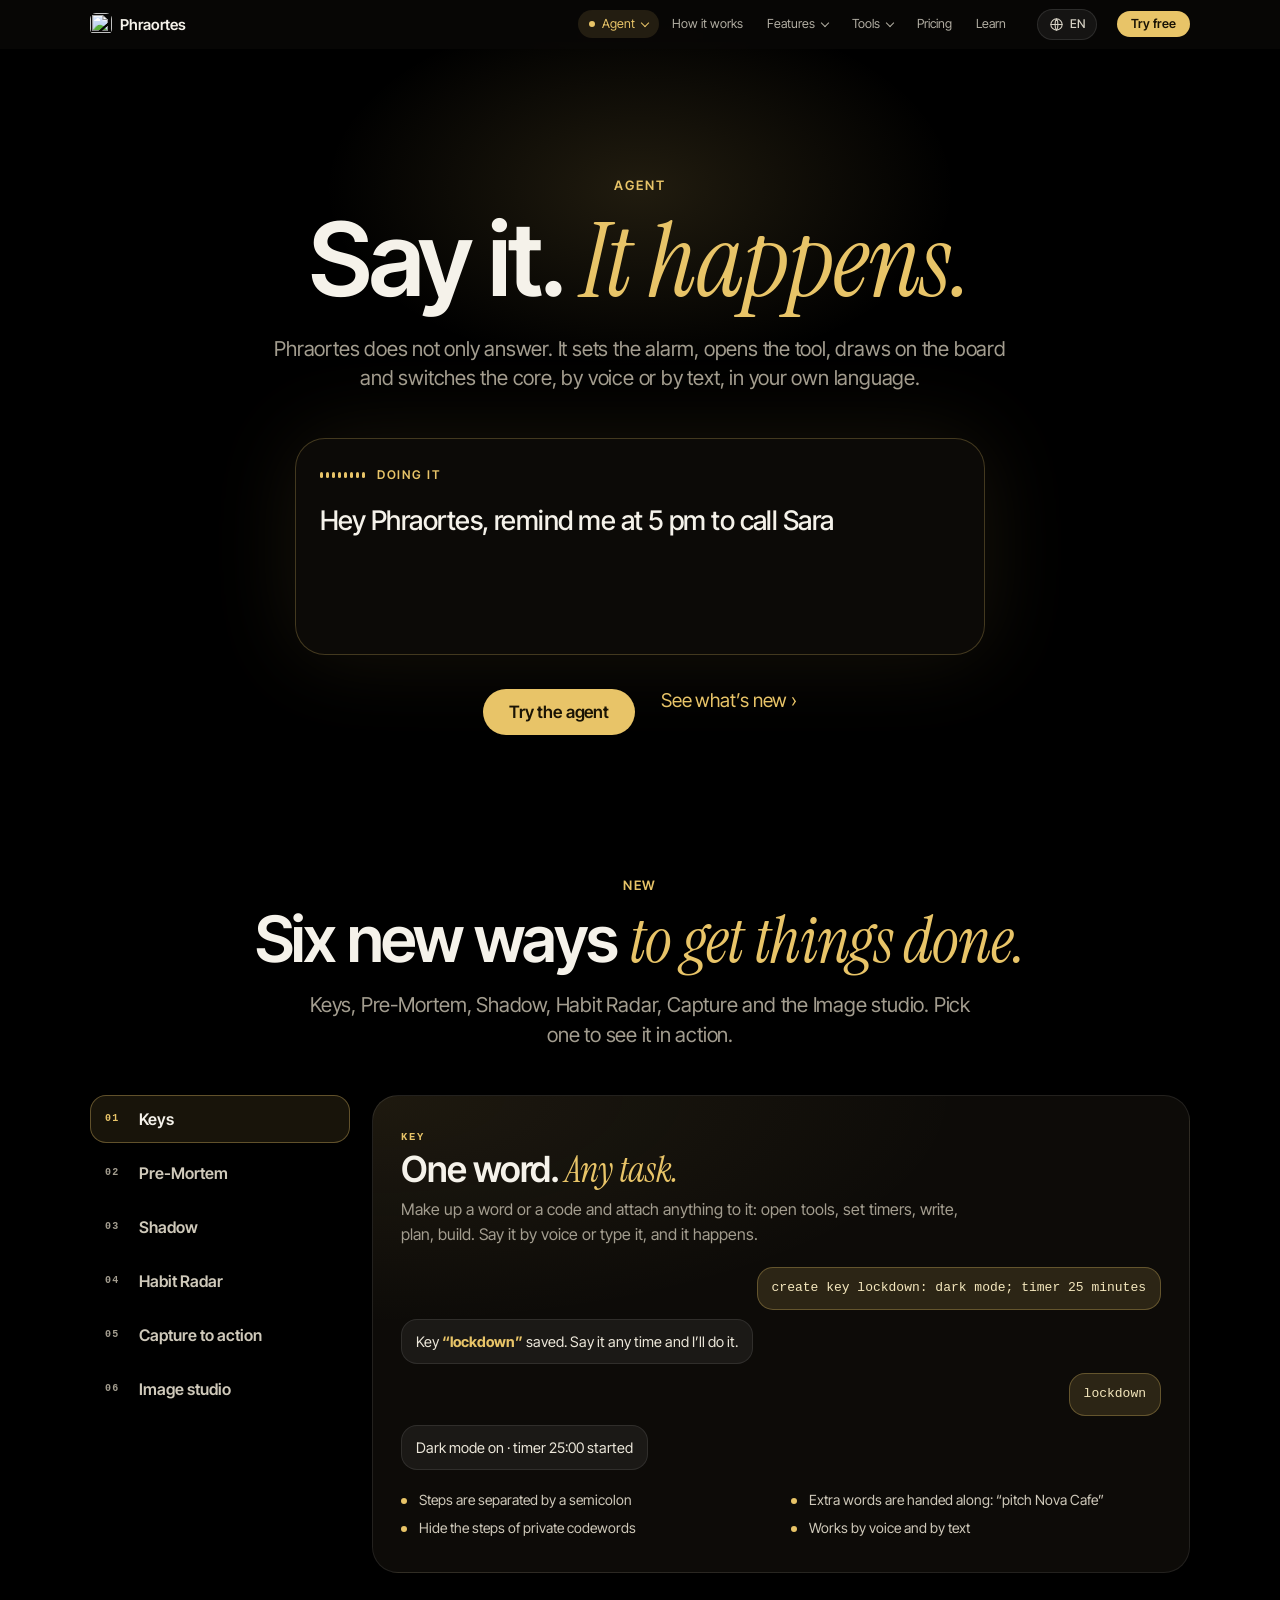
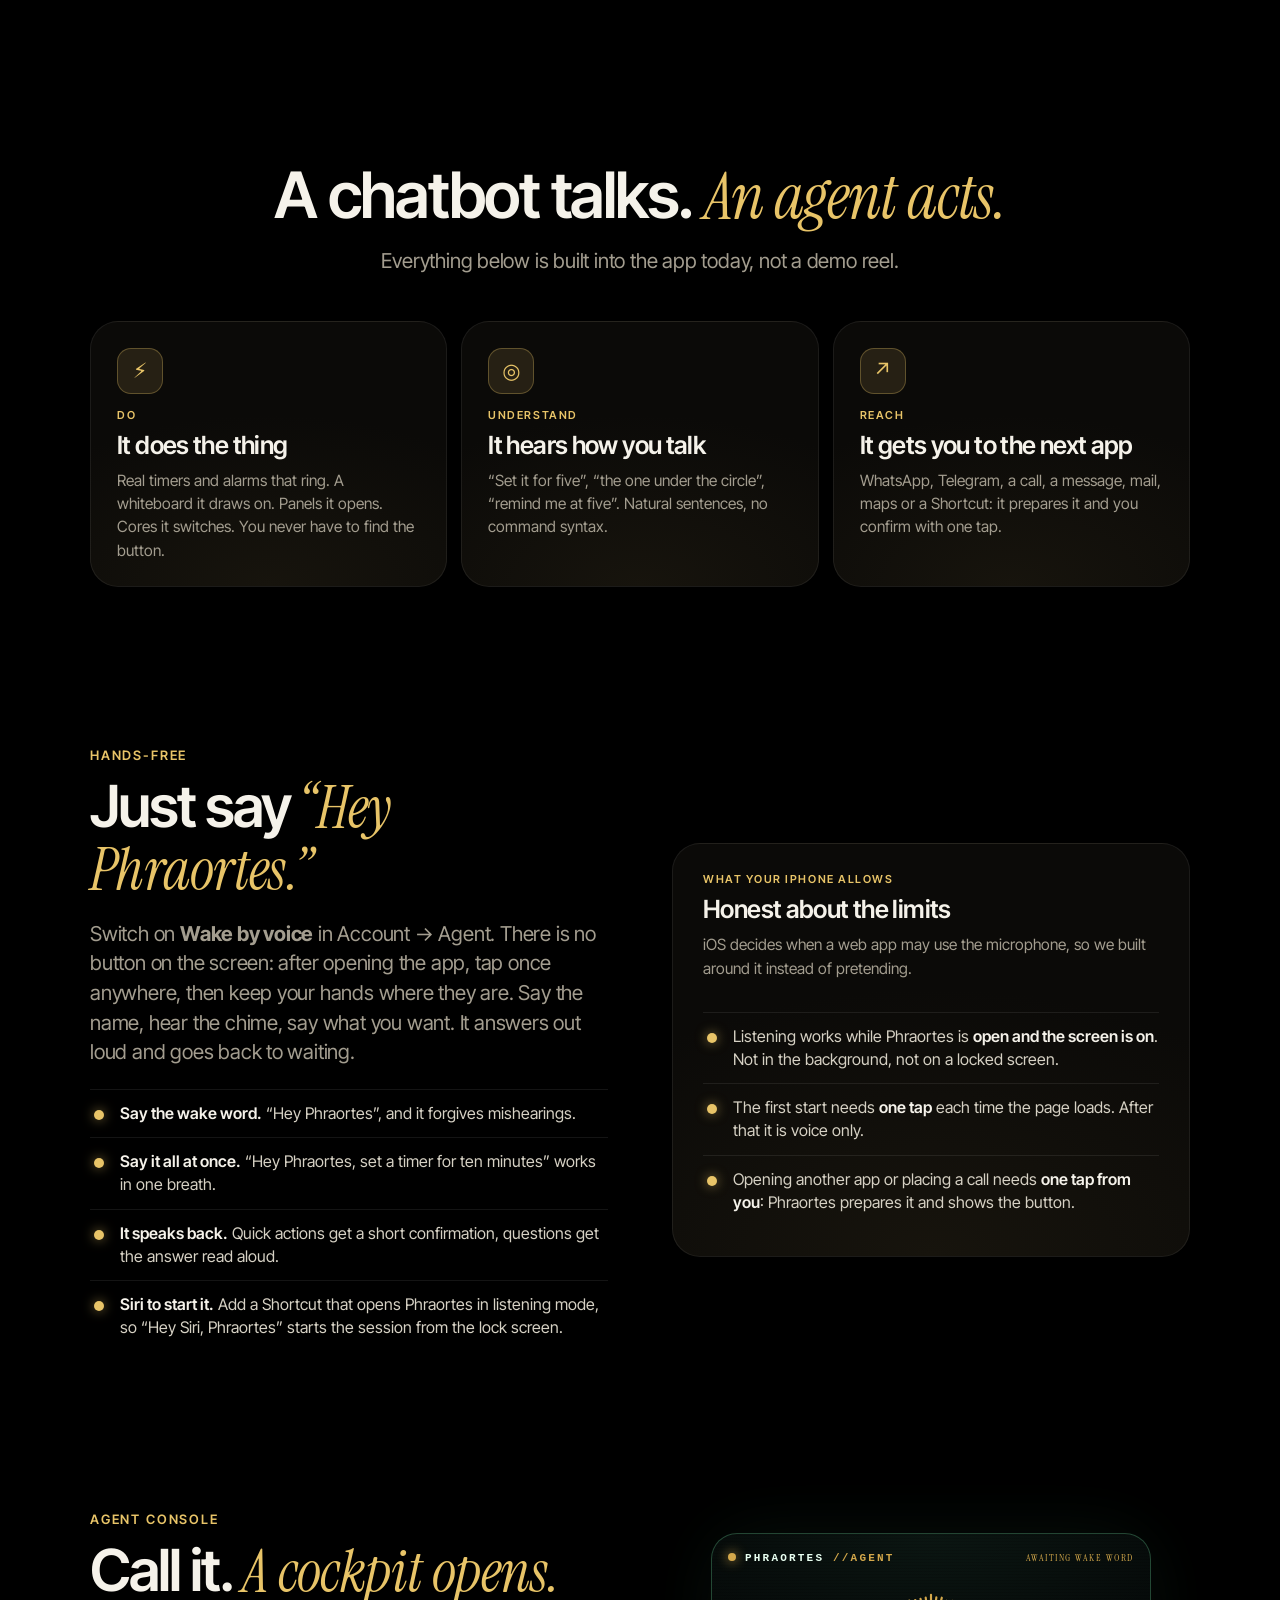
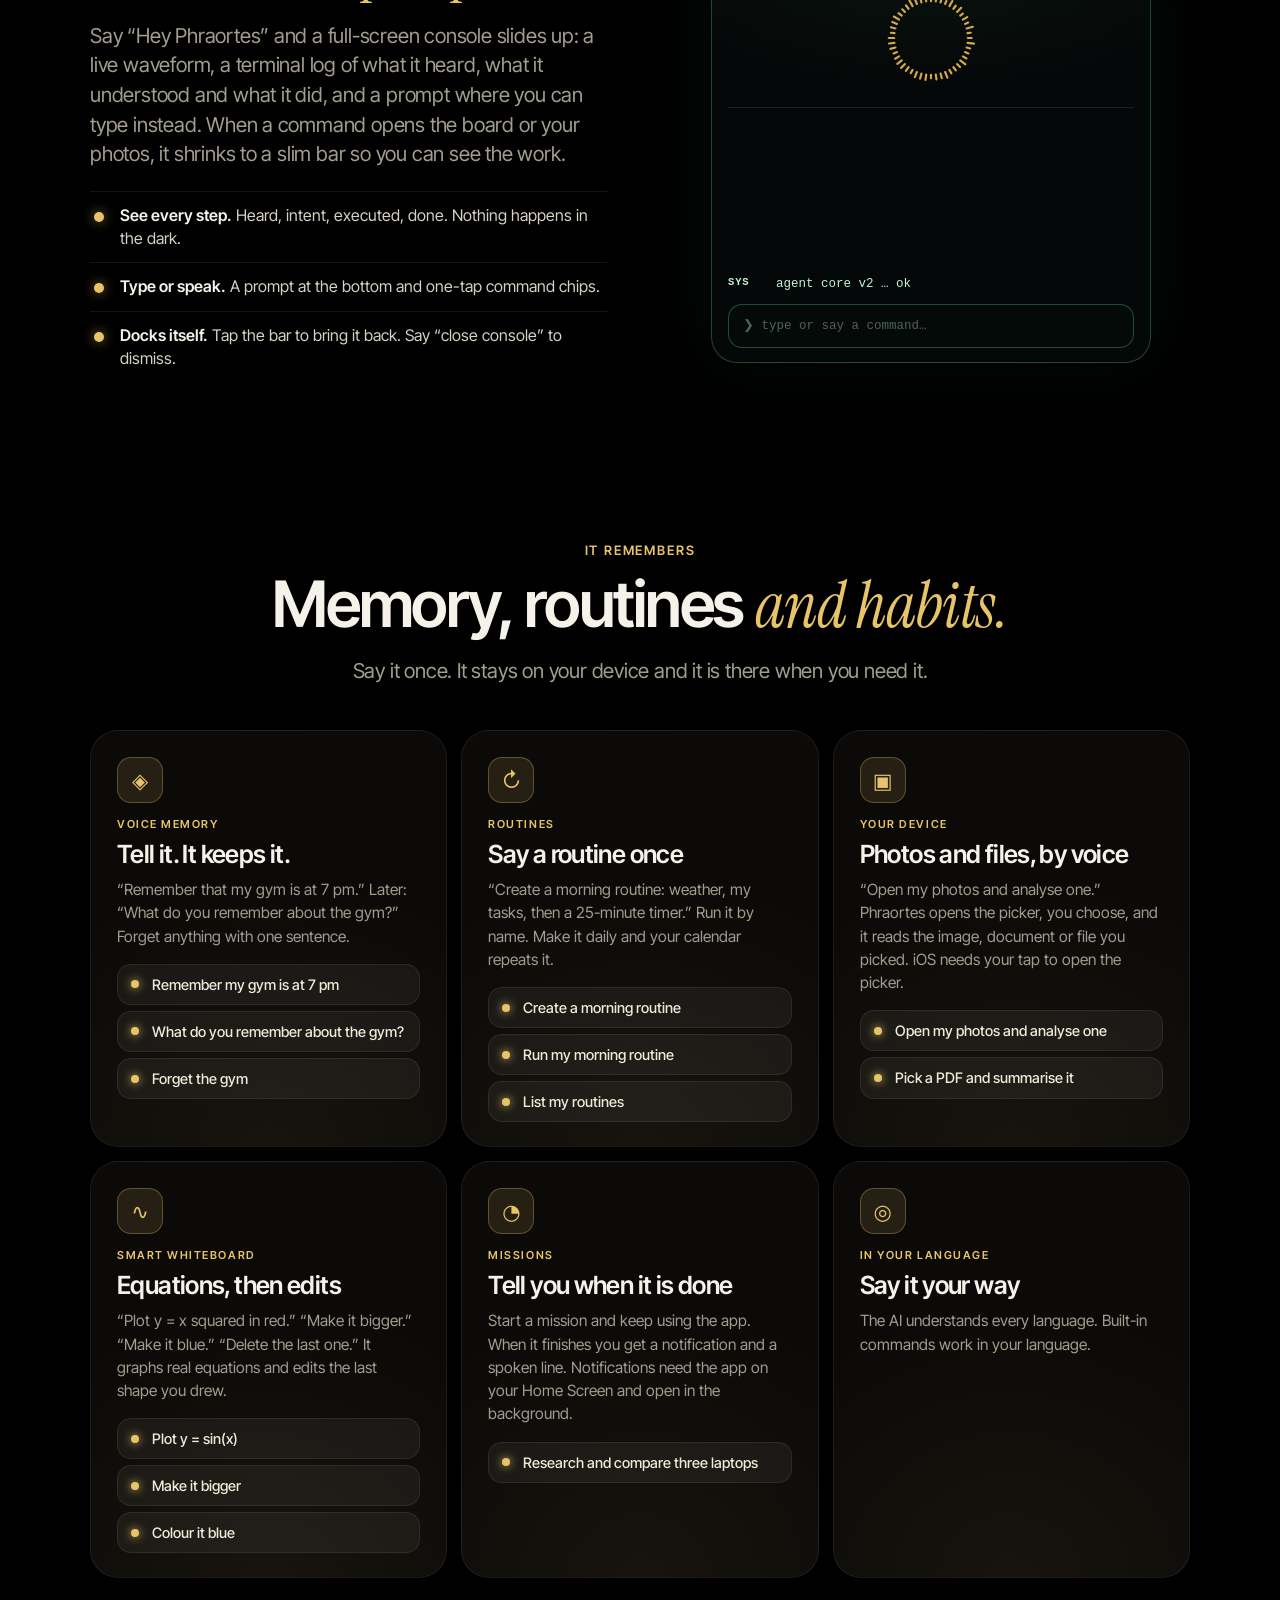
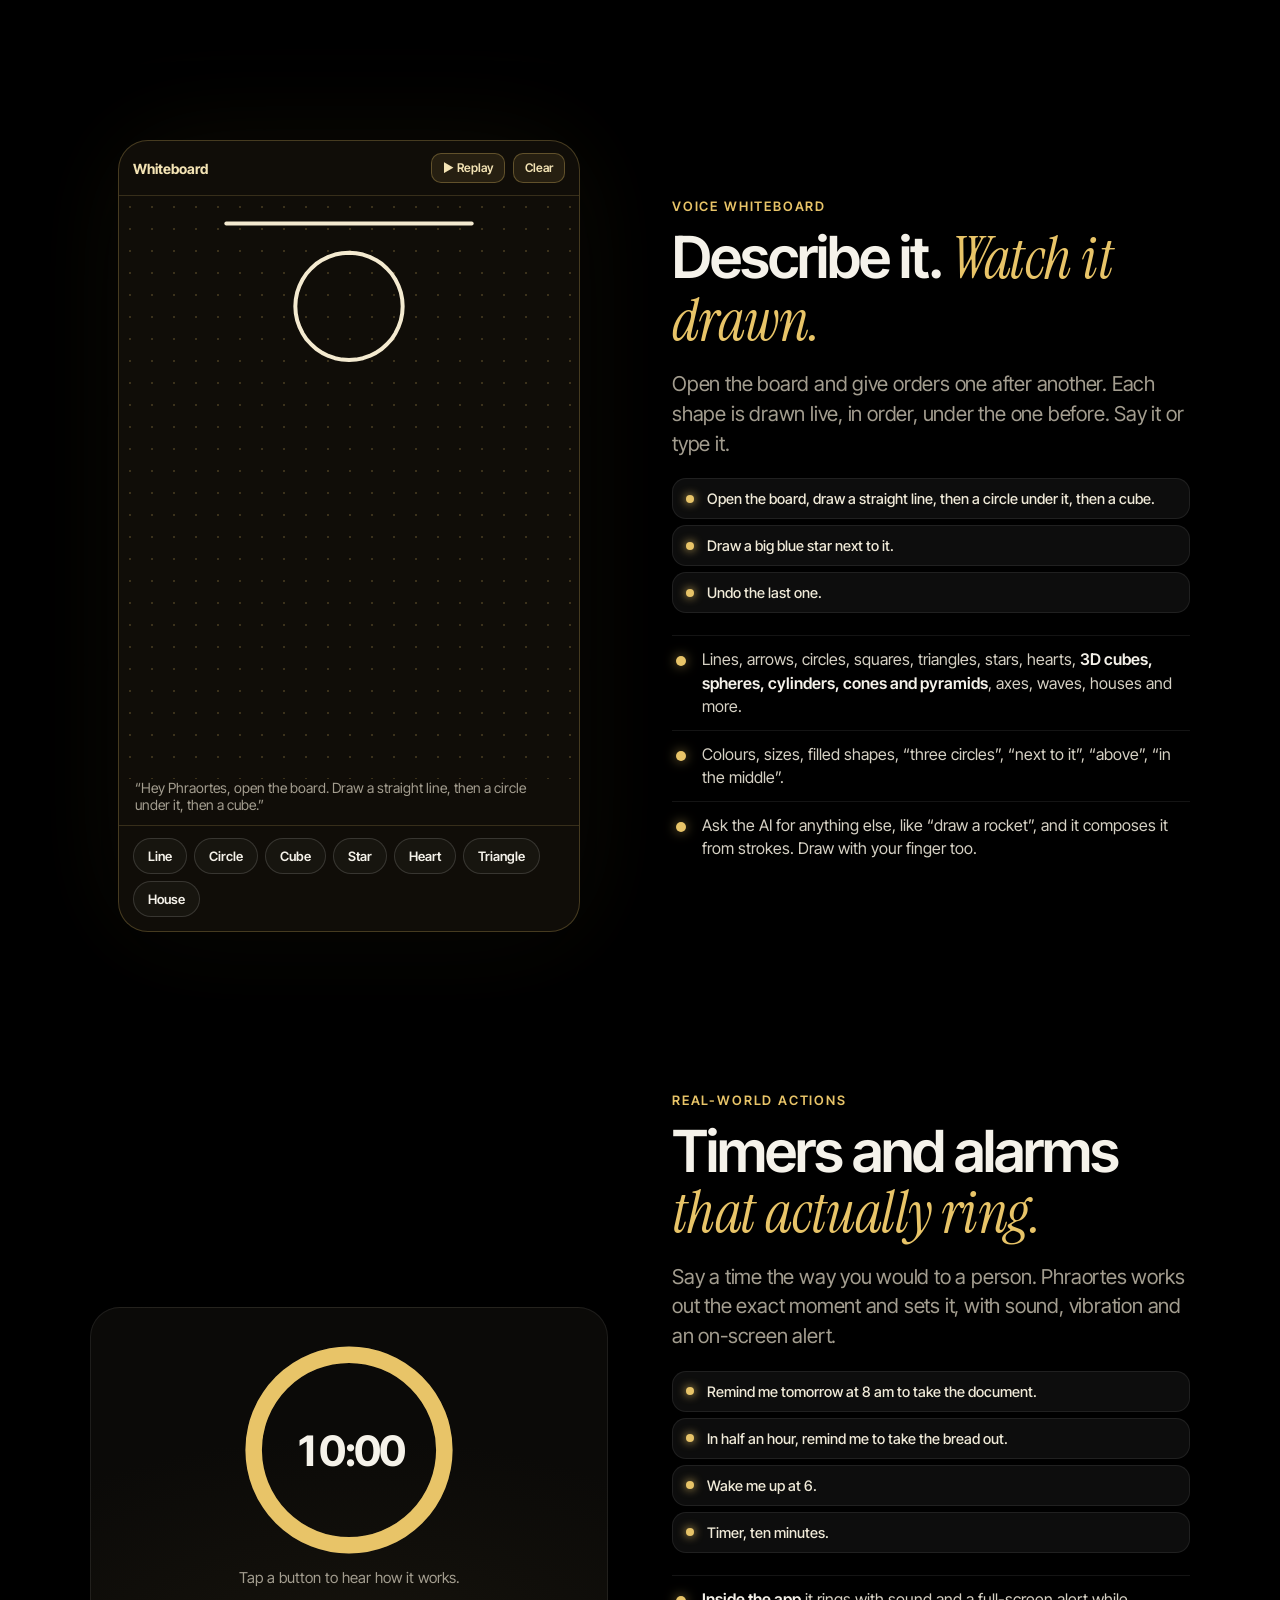
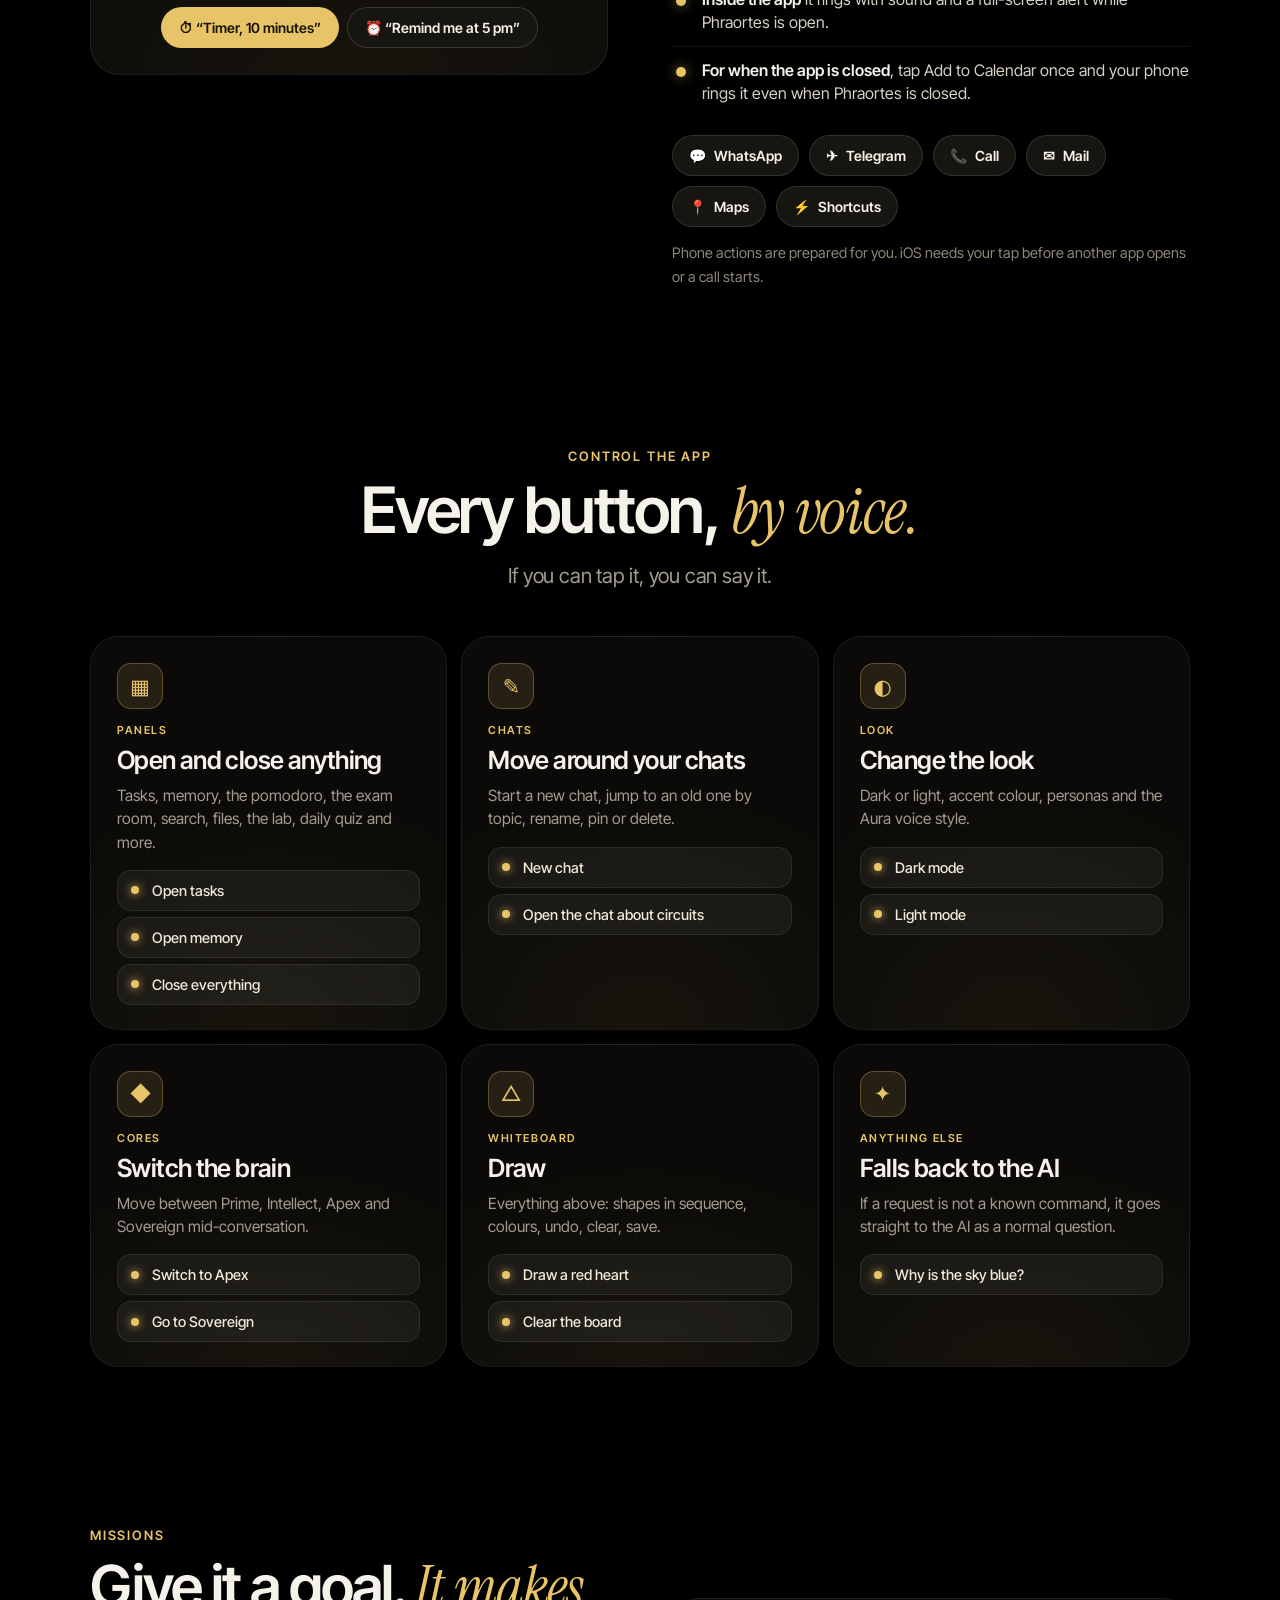
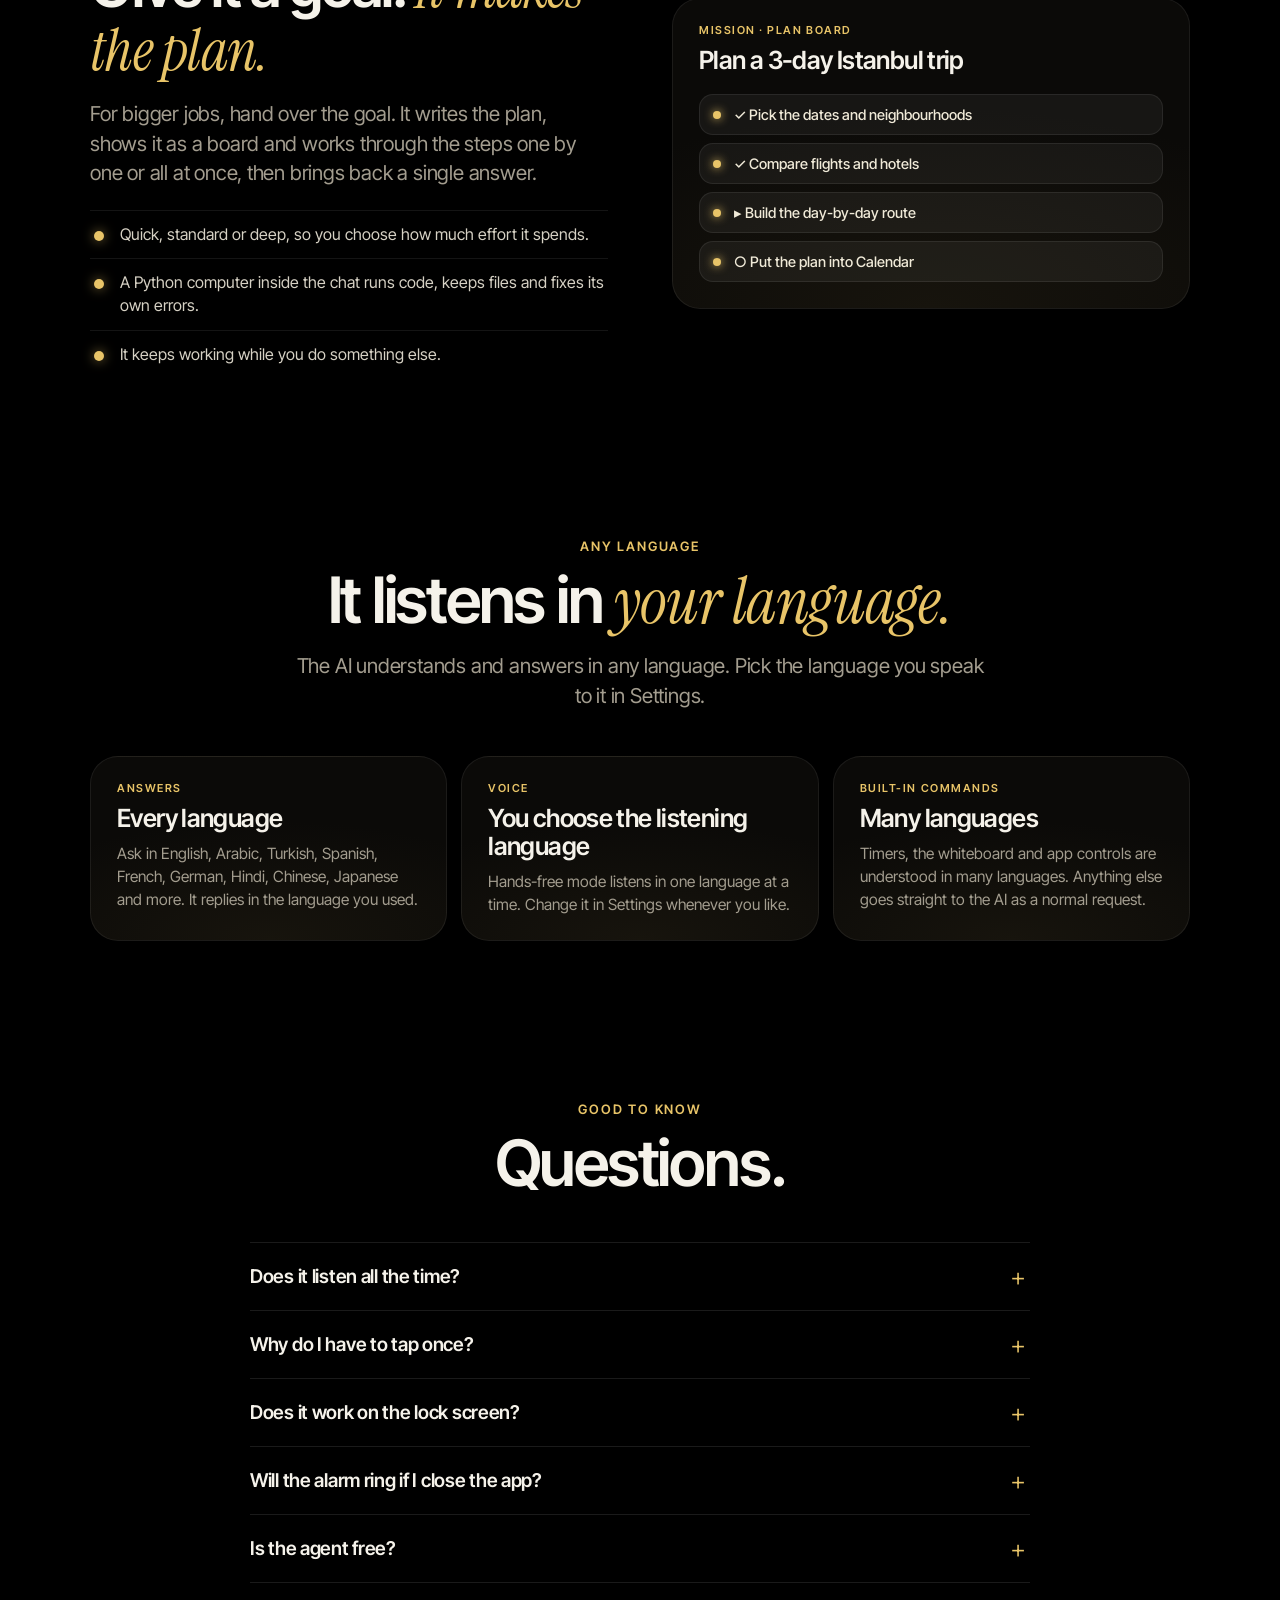
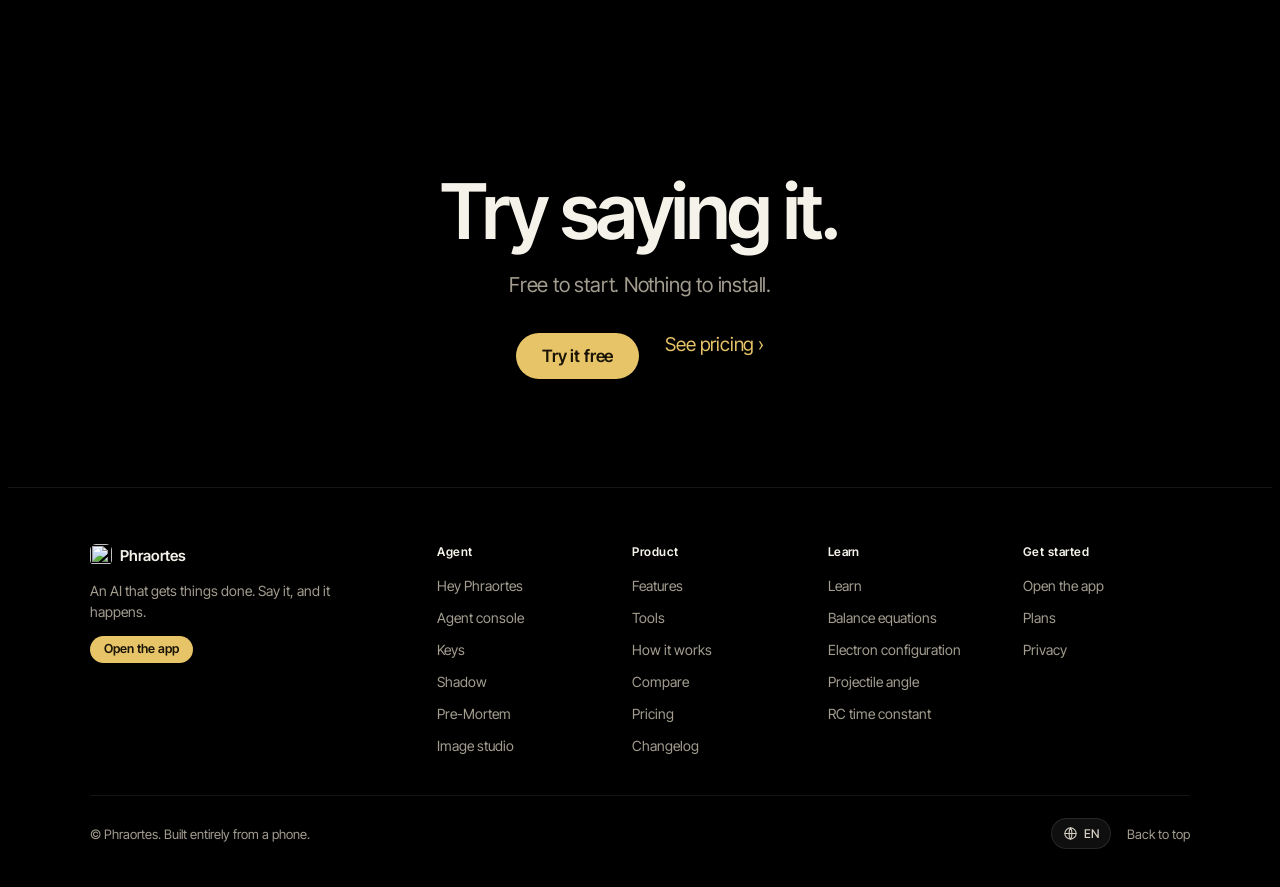
==== commit e24f9f44: "Add files via upload" ====
--- a/agent.html
+++ b/agent.html
@@ -26,10 +26,21 @@
 <main>
 
 <section class="pg-hero"><p class="ey rv">Agent</p><h1 class="rv" style="transition-delay:.06s">Say it. <em>It happens.</em></h1>
-<p class="sub rv" style="transition-delay:.14s">Phraortes does not only answer. It sets the alarm, opens the tool, draws on the board and switches the core, by voice or by text, in English or Persian.</p>
+<p class="sub rv" style="transition-delay:.14s">Phraortes does not only answer. It sets the alarm, opens the tool, draws on the board and switches the core, by voice or by text, in your own language.</p>
 <div class="vt rv" style="transition-delay:.2s" aria-live="polite"><div class="vt-top"><div class="vt-wave" aria-hidden="true"><i></i><i></i><i></i><i></i><i></i><i></i><i></i><i></i></div><span class="vt-state" id="vt-state">Waiting for “Hey Phraortes”</span></div><div class="vt-said" id="vt-said"></div><div class="vt-res" id="vt-res"></div></div>
-<div class="lk big c rv"><a href="https://novamind-official.github.io/">Try the agent</a><a href="#wake">How hands-free works</a></div></section>
+<div class="lk big c rv"><a href="https://novamind-official.github.io/">Try the agent</a><a href="#powers">See what’s new</a></div></section>
 
+<section class="pg-sec" id="powers"><div class="pg-in"><div class="pg-sh"><p class="ey rv">New</p><h2 class="rv" style="transition-delay:.06s">Six new ways <em>to get things done.</em></h2><p class="sub rv" style="transition-delay:.12s">Keys, Pre-Mortem, Shadow, Habit Radar, Capture and the Image studio. Pick one to see it in action.</p></div>
+<span id="keys" class="sp-a"></span><span id="premortem" class="sp-a"></span><span id="shadow" class="sp-a"></span><span id="habits" class="sp-a"></span><span id="capture" class="sp-a"></span><span id="imagine" class="sp-a"></span>
+<div class="spt rv"><div class="spt-t" role="tablist" aria-label="Agent powers" id="spt-t"></div><div class="spt-p" id="spt-p" role="tabpanel" aria-live="polite"></div></div></div></section>
+<script>(function(){var D=[{"id": "keys", "t": "Keys", "k": "KEY", "h": "One word. <em>Any task.</em>", "d": "Make up a word or a code and attach anything to it: open tools, set timers, write, plan, build. Say it by voice or type it, and it happens.", "c": [["u", "create key lockdown: dark mode; timer 25 minutes"], ["a", "Key <b>\u201clockdown\u201d</b> saved. Say it any time and I\u2019ll do it."], ["u", "lockdown"], ["a", "Dark mode on \u00b7 timer 25:00 started"]], "b": ["Steps are separated by a semicolon", "Extra words are handed along: \u201cpitch Nova Cafe\u201d", "Hide the steps of private codewords", "Works by voice and by text"]}, {"id": "premortem", "t": "Pre-Mortem", "k": "RISK", "h": "See how it fails, <em>before it does.</em>", "d": "Before a decision or a launch, it imagines the plan already failed and works out why, using what it knows about you. You get a risk card with one fix per risk and a first step for today.", "c": [["u", "pre-mortem: launch my template on Friday"], ["a", "<b>Risk 68 \u00b7 Careful.</b> 1. Demo hosting goes down on launch day. <b>Fix:</b> test it from two networks. 2. Listing rejected for a missing licence file. <b>Fix:</b> add it before submitting."], ["a", "<b>First step today:</b> submit the draft tonight to start the review clock."]], "b": ["Risks ranked by chance and impact", "One concrete fix for each, saved as tasks", "Uses your memory, habits and open tasks", "Ends with the one question that matters"]}, {"id": "shadow", "t": "Shadow", "k": "SHADOW", "h": "A quiet assistant <em>that notices.</em>", "d": "It watches what you actually do and, a few times a day, offers one useful suggestion in a small chip. Never while you type, never a pile of notifications.", "c": [["a", "<b>Shadow</b> \u00b7 You usually check the weather around now.<br><span class=\"chip\">Do it</span><span class=\"chip n\">Not now</span><span class=\"chip n\">Never</span>"]], "b": ["At most a few suggestions a day", "Learns from your own routine", "Silence anything for good", "Switch it off in Account \u2192 Privacy"]}, {"id": "habits", "t": "Habit Radar", "k": "RADAR", "h": "It finds your routines <em>for you.</em>", "d": "Do something three times and it notices. It spots repeats, times of day and sequences, then offers to turn them into a one-word routine.", "c": [["a", "I noticed you set a 25-minute timer and open the board together, 4 times. Make that a routine?"], ["u", "make that a routine"], ["a", "Saved. Say <b>\u201cstudy session\u201d</b> whenever you want it."]], "b": ["Finds repeats, times and sequences", "Names the routine for you", "One tap to accept or dismiss", "Stays on your device"]}, {"id": "capture", "t": "Capture to action", "k": "CAPTURE", "h": "Show it anything. <em>It acts.</em>", "d": "Give it a poster, a screenshot, a message or a note. It works out what is in it and turns it into events, reminders, tasks, contacts and drafts you can accept with one tap.", "c": [["u", "capture this  [photo of a poster]"], ["a", "<b>Event:</b> Physics meetup, Fri 7:00 PM<br><b>Reminder:</b> 1 hour before<br><b>Contact:</b> Sara, organiser<br><span class=\"chip\">Do all</span>"]], "b": ["Calendar files, reminders, tasks", "Contacts and draft messages", "Nothing happens until you tap", "Works from a photo or pasted text"]}, {"id": "imagine", "t": "Image studio", "k": "IMAGE", "h": "Professional images, <em>in 3D.</em>", "d": "Ask it to draw something and it builds a proper prompt, picks a style and renders a high-resolution image, in the right shape for the job.", "c": [["u", "draw a house"], ["a", "<b>3D render \u00b7 16:9</b> \u00b7 soft studio lighting, global illumination, 8K detail.<br><span class=\"chip n\">Variation</span><span class=\"chip n\">Edit</span><span class=\"chip n\">Save</span>"]], "b": ["Ten styles including 3D, photo and anime", "Five aspect ratios up to 1536 px", "Variations and edits in one tap", "Vector art for logos and icons"]}],tt=document.getElementById('spt-t'),pp=document.getElementById('spt-p');if(!tt)return;
+D.forEach(function(x,i){var b=document.createElement('button');b.type='button';b.setAttribute('role','tab');b.dataset.id=x.id;b.innerHTML='<i>'+String(i+1).padStart(2,'0')+'</i>'+x.t;b.onclick=function(){show(x.id,true)};tt.appendChild(b)});
+function show(id,user){var x=D.filter(function(y){return y.id===id})[0]||D[0];[].forEach.call(tt.children,function(b){b.setAttribute('aria-selected',b.dataset.id===x.id)});
+pp.style.animation='none';void pp.offsetWidth;pp.style.animation='';
+pp.innerHTML='<span class="tg">'+x.k+'</span><h3>'+x.h+'</h3><p>'+x.d+'</p><div class="spt-c">'+x.c.map(function(m){return '<div class="'+m[0]+'">'+m[1]+'</div>'}).join('')+'</div><ul class="spt-b">'+x.b.map(function(b){return '<li>'+b+'</li>'}).join('')+'</ul>';
+if(user&&matchMedia('(max-width:860px)').matches){var r=pp.getBoundingClientRect();if(r.top<60||r.top>innerHeight*.6)scrollTo({top:scrollY+r.top-130,behavior:'smooth'})}}
+function hash(){var h=location.hash.slice(1);if(D.some(function(y){return y.id===h}))show(h,false);}
+show(D[0].id);hash();addEventListener('hashchange',hash)})();</script>
 <section class="pg-sec"><div class="pg-in"><div class="pg-sh"><p class="ey rv">Not a chatbot</p><h2 class="rv" style="transition-delay:.06s">A chatbot talks. <em>An agent acts.</em></h2><p class="sub rv" style="transition-delay:.12s">Everything below is built into the app today, not a demo reel.</p></div>
 <div class="pg-grid"><article class="pg-card rv"><div class="ic">⚡</div><span class="tag">Do</span><h3>It does the thing</h3><p>Real timers and alarms that ring. A whiteboard it draws on. Panels it opens. Cores it switches. You never have to find the button.</p></article><article class="pg-card rv"><div class="ic">◎</div><span class="tag">Understand</span><h3>It hears how you talk</h3><p>“Set it for five”, “the one under the circle”, “remind me at five”. Natural sentences, no command syntax.</p></article><article class="pg-card rv"><div class="ic">↗</div><span class="tag">Reach</span><h3>It gets you to the next app</h3><p>WhatsApp, Telegram, a call, a message, mail, maps or a Shortcut: it prepares it and you confirm with one tap.</p></article></div></div></section>
 
@@ -45,7 +56,7 @@
 <div class="cn-demo rv" id="cnd" aria-label="Preview of the agent console"><div class="cd-top"><span><i></i>PHRAORTES <b>//AGENT</b></span><em id="cd-st">AWAITING WAKE WORD</em></div><div class="cd-ring" aria-hidden="true"><svg viewBox="0 0 120 120"><g id="cd-bars"></g></svg></div><div class="cd-log" id="cd-log" aria-live="polite"></div><div class="cd-in">❯ type or say a command…</div></div></div></div></section>
 
 <section class="pg-sec" id="brain"><div class="pg-in"><div class="pg-sh"><p class="ey rv">It remembers</p><h2 class="rv" style="transition-delay:.06s">Memory, routines <em>and habits.</em></h2><p class="sub rv" style="transition-delay:.12s">Say it once. It stays on your device and it is there when you need it.</p></div>
-<div class="pg-grid"><article class="pg-card rv"><div class="ic">◈</div><span class="tag">Voice memory</span><h3>Tell it. It keeps it.</h3><p>“Remember that my gym is at 7 pm.” Later: “What do you remember about the gym?” Forget anything with one sentence.</p><div class="say"><q>Remember my gym is at 7 pm</q><q>What do you remember about the gym?</q><q>Forget the gym</q></div></article><article class="pg-card rv"><div class="ic">↻</div><span class="tag">Routines</span><h3>Say a routine once</h3><p>“Create a morning routine: weather, my tasks, then a 25-minute timer.” Run it by name. Make it daily and your calendar repeats it.</p><div class="say"><q>Create a morning routine</q><q>Run my morning routine</q><q>List my routines</q></div></article><article class="pg-card rv"><div class="ic">▣</div><span class="tag">Your device</span><h3>Photos and files, by voice</h3><p>“Open my photos and analyse one.” Phraortes opens the picker, you choose, and it reads the image, document or file you picked. iOS needs your tap to open the picker.</p><div class="say"><q>Open my photos and analyse one</q><q>Pick a PDF and summarise it</q></div></article><article class="pg-card rv"><div class="ic">∿</div><span class="tag">Smart whiteboard</span><h3>Equations, then edits</h3><p>“Plot y = x squared in red.” “Make it bigger.” “Make it blue.” “Delete the last one.” It graphs real equations and edits the last shape you drew.</p><div class="say"><q>Plot y = sin(x)</q><q>Make it bigger</q><q>Colour it blue</q></div></article><article class="pg-card rv"><div class="ic">◔</div><span class="tag">Missions</span><h3>Tell you when it is done</h3><p>Start a mission and keep using the app. When it finishes you get a notification and a spoken line. Notifications need the app on your Home Screen and open in the background.</p><div class="say"><q>Research and compare three laptops</q></div></article><article class="pg-card rv"><div class="ic">◎</div><span class="tag">In your language</span><h3>Say it your way</h3><p>The AI understands every language. Built-in commands work in English and Persian today.</p></article></div></div></section>
+<div class="pg-grid"><article class="pg-card rv"><div class="ic">◈</div><span class="tag">Voice memory</span><h3>Tell it. It keeps it.</h3><p>“Remember that my gym is at 7 pm.” Later: “What do you remember about the gym?” Forget anything with one sentence.</p><div class="say"><q>Remember my gym is at 7 pm</q><q>What do you remember about the gym?</q><q>Forget the gym</q></div></article><article class="pg-card rv"><div class="ic">↻</div><span class="tag">Routines</span><h3>Say a routine once</h3><p>“Create a morning routine: weather, my tasks, then a 25-minute timer.” Run it by name. Make it daily and your calendar repeats it.</p><div class="say"><q>Create a morning routine</q><q>Run my morning routine</q><q>List my routines</q></div></article><article class="pg-card rv"><div class="ic">▣</div><span class="tag">Your device</span><h3>Photos and files, by voice</h3><p>“Open my photos and analyse one.” Phraortes opens the picker, you choose, and it reads the image, document or file you picked. iOS needs your tap to open the picker.</p><div class="say"><q>Open my photos and analyse one</q><q>Pick a PDF and summarise it</q></div></article><article class="pg-card rv"><div class="ic">∿</div><span class="tag">Smart whiteboard</span><h3>Equations, then edits</h3><p>“Plot y = x squared in red.” “Make it bigger.” “Make it blue.” “Delete the last one.” It graphs real equations and edits the last shape you drew.</p><div class="say"><q>Plot y = sin(x)</q><q>Make it bigger</q><q>Colour it blue</q></div></article><article class="pg-card rv"><div class="ic">◔</div><span class="tag">Missions</span><h3>Tell you when it is done</h3><p>Start a mission and keep using the app. When it finishes you get a notification and a spoken line. Notifications need the app on your Home Screen and open in the background.</p><div class="say"><q>Research and compare three laptops</q></div></article><article class="pg-card rv"><div class="ic">◎</div><span class="tag">In your language</span><h3>Say it your way</h3><p>The AI understands every language. Built-in commands work in your language.</p></article></div></div></section>
 
 <section class="pg-sec" id="board"><div class="pg-in"><div class="pg-split rev2"><div class="pg-copy"><p class="ey rv">Voice whiteboard</p><h2 class="rv" style="transition-delay:.06s">Describe it. <em>Watch it drawn.</em></h2>
 <p class="sub rv" style="transition-delay:.12s">Open the board and give orders one after another. Each shape is drawn live, in order, under the one before. Say it or type it.</p>
@@ -73,7 +84,7 @@
 <div class="pg-card rv" style="padding:26px"><span class="tag">Mission · plan board</span><h3>Plan a 3-day Istanbul trip</h3><div class="say" style="gap:8px;margin-top:10px"><q>✓ Pick the dates and neighbourhoods</q><q>✓ Compare flights and hotels</q><q>▸ Build the day-by-day route</q><q>○ Put the plan into Calendar</q></div></div></div></div></section>
 
 <section class="pg-sec"><div class="pg-in"><div class="pg-sh"><p class="ey rv">Any language</p><h2 class="rv" style="transition-delay:.06s">It listens in <em>your language.</em></h2><p class="sub rv" style="transition-delay:.12s">The AI understands and answers in any language. Pick the language you speak to it in Settings.</p></div>
-<div class="pg-grid"><article class="pg-card rv"><span class="tag">Answers</span><h3>Every language</h3><p>Ask in English, Persian, Arabic, Turkish, Spanish, French, German, Hindi, Chinese, Japanese and more. It replies in the language you used.</p></article><article class="pg-card rv"><span class="tag">Voice</span><h3>You choose the listening language</h3><p>Hands-free mode listens in one language at a time. Change it in Settings whenever you like.</p></article><article class="pg-card rv"><span class="tag">Built-in commands</span><h3>English and Persian today</h3><p>Timers, the whiteboard and app controls are understood in English and Persian. Anything else goes straight to the AI as a normal request.</p></article></div></div></section>
+<div class="pg-grid"><article class="pg-card rv"><span class="tag">Answers</span><h3>Every language</h3><p>Ask in English, Arabic, Turkish, Spanish, French, German, Hindi, Chinese, Japanese and more. It replies in the language you used.</p></article><article class="pg-card rv"><span class="tag">Voice</span><h3>You choose the listening language</h3><p>Hands-free mode listens in one language at a time. Change it in Settings whenever you like.</p></article><article class="pg-card rv"><span class="tag">Built-in commands</span><h3>Many languages</h3><p>Timers, the whiteboard and app controls are understood in many languages. Anything else goes straight to the AI as a normal request.</p></article></div></div></section>
 <section class="pg-sec"><div class="pg-in"><div class="pg-sh"><p class="ey rv">Good to know</p><h2 class="rv" style="transition-delay:.06s">Questions.</h2></div><div class="pg-faq"><details class="rv"><summary>Does it listen all the time?</summary><p>Only when Wake by voice is switched on, and only while the app is open on screen. Turn it off in Account → Agent, or just say “stop listening”. Nothing is recorded or kept on a server for the wake word.</p></details><details class="rv"><summary>Why do I have to tap once?</summary><p>Safari does not let a web page start the microphone without a touch. That tap is the whole price of hands-free.</p></details><details class="rv"><summary>Does it work on the lock screen?</summary><p>No. iOS does not allow background listening for web apps. Use a Siri Shortcut to open Phraortes in listening mode instead.</p></details><details class="rv"><summary>Will the alarm ring if I close the app?</summary><p>Use Add to Calendar once per reminder. The built-in alert rings while the app is open, and Calendar rings in the background.</p></details><details class="rv"><summary>Is the agent free?</summary><p>Yes. Every plan includes the agent, timers, the whiteboard and hands-free mode.</p></details></div></div></section>
 <section class="pg-cta"><h2 class="rv">Try saying it.</h2><p class="sub rv">Free to start. Nothing to install.</p><div class="lk big c rv"><a href="https://novamind-official.github.io/">Try it free</a><a href="pricing.html">See pricing</a></div></section>
 </main>
--- a/ap-shell.css
+++ b/ap-shell.css
@@ -37,3 +37,96 @@
 .mp:hover{border-color:rgba(232,196,104,.45)}
 .mp img{width:100%;height:auto;aspect-ratio:4/3;object-fit:cover;border-radius:10px;background:#000}
 .mp b{font:600 15px "Inter Tight",sans-serif;margin-top:4px;color:var(--g)}.mp span{font:400 13px/1.35 "Inter Tight",sans-serif;color:var(--m)}
+
+/* ===== shell v2: hot Agent link, language, 3-line menu, groups, footer ===== */
+.anl{gap:2px}
+.anb.hot,.am-h.hot{color:var(--g);opacity:1}
+.hd{display:inline-block;width:6px;height:6px;border-radius:50%;background:var(--g);margin:0 7px 1px 0;box-shadow:0 0 0 0 rgba(232,196,104,.6);animation:hdp 2.4s infinite}
+@keyframes hdp{70%{box-shadow:0 0 0 7px rgba(232,196,104,0)}100%{box-shadow:0 0 0 0 rgba(232,196,104,0)}}
+.anb.hot.cur{background:rgba(232,196,104,.12)}
+.lgw{display:inline-flex}
+.lgb{display:inline-flex;align-items:center;gap:6px;font:500 12px/1 "Inter Tight",-apple-system,system-ui,sans-serif;color:#d6d1c4;background:rgba(255,255,255,.06);border:1px solid rgba(255,255,255,.1);padding:7px 11px;border-radius:99px;cursor:pointer;transition:background .2s,border-color .2s}
+.lgb:hover,.lgb[aria-expanded=true]{background:rgba(255,255,255,.11);border-color:rgba(255,255,255,.2)}
+.lgb.big{font-size:14px;padding:12px 16px}
+.lgp{position:fixed;z-index:400;width:170px;background:rgba(18,16,12,.97);-webkit-backdrop-filter:blur(22px);backdrop-filter:blur(22px);border:1px solid rgba(255,255,255,.12);border-radius:16px;padding:6px;box-shadow:0 20px 50px rgba(0,0,0,.6)}
+.lgp[hidden]{display:none}
+.lgp button{display:flex;align-items:center;justify-content:space-between;width:100%;border:0;background:none;color:#f1ede2;font:500 14px "Inter Tight",-apple-system,system-ui,sans-serif;padding:11px 12px;border-radius:11px;cursor:pointer;text-align:left}
+.lgp button:hover{background:rgba(255,255,255,.07)}
+.lgp button i{width:7px;height:12px;border-right:2px solid var(--g);border-bottom:2px solid var(--g);transform:rotate(45deg) translate(-2px,-1px);opacity:0}
+.lgp button[aria-checked=true] i{opacity:1}
+.an .ag{margin-left:0}
+/* three-line menu button */
+.abg{width:38px;height:38px;margin-right:-6px}
+.abg i,.abg i::before,.abg i::after{content:"";position:absolute;left:9px;right:9px;height:1.6px;border-radius:2px;background:#f5f2ea;transition:transform .45s var(--ease),top .45s var(--ease),opacity .25s}
+.abg i{top:18px;left:9px;right:9px}
+.abg i::before{left:0;right:0;top:-6px}
+.abg i::after{left:0;right:0;top:6px}
+.abg[aria-expanded=true] i{background:transparent}
+.abg[aria-expanded=true] i::before{top:0;transform:rotate(45deg)}
+.abg[aria-expanded=true] i::after{top:0;transform:rotate(-45deg)}
+/* mobile menu */
+.amenu{padding:8px 24px calc(34px + env(safe-area-inset-bottom))}
+.amenu .am-l,.am-h{font:600 26px/1.1 "Inter Tight",-apple-system,sans-serif;letter-spacing:-.03em;color:var(--t);text-decoration:none;padding:17px 0;border:0;border-bottom:1px solid rgba(255,255,255,.08);background:none;width:100%;text-align:left;cursor:pointer;display:flex;align-items:center}
+.am-h s{margin-left:auto;width:9px;height:9px;border-right:2px solid #8f897b;border-bottom:2px solid #8f897b;transform:rotate(45deg);transition:transform .35s var(--ease)}
+.am-g.open .am-h s{transform:rotate(-135deg)}
+.am-g{opacity:0;transform:translateY(14px)}
+.amenu.on .am-g{opacity:1;transform:none;transition:opacity .5s var(--ease),transform .6s var(--ease)}
+.amenu.on .am-g:nth-child(1){transition-delay:.02s}.amenu.on .am-g:nth-child(3){transition-delay:.08s}.amenu.on .am-g:nth-child(4){transition-delay:.12s}
+.am-s{display:grid;grid-template-rows:0fr;transition:grid-template-rows .45s var(--ease)}
+.am-g.open .am-s{grid-template-rows:1fr}
+.am-s>div{overflow:hidden;min-height:0;display:flex;flex-direction:column}
+.amenu .am-s a{font:600 19px/1.2 "Inter Tight",-apple-system,sans-serif;letter-spacing:-.02em;padding:11px 0 11px 2px;border:0;opacity:1;transform:none;color:#e8e3d6}
+.am-s a small{display:block;font:400 13px/1.3 "Inter Tight",sans-serif;color:var(--m);letter-spacing:0;margin-top:2px}
+.am-g.open{padding-bottom:8px;border-bottom:1px solid rgba(255,255,255,.08)}.am-g.open .am-h{border-bottom-color:transparent}
+.am-b{margin-top:auto;padding-top:26px;display:flex;flex-direction:column;gap:12px;opacity:0;transform:translateY(14px)}
+.amenu.on .am-b{opacity:1;transform:none;transition:opacity .5s .2s var(--ease),transform .6s .2s var(--ease)}
+.am-b .lgw{display:block}.am-b .lgb{width:100%;justify-content:center}
+.amenu a.am-cta{display:block;text-align:center;background:var(--g);color:#1a1405;font:700 17px "Inter Tight",sans-serif;letter-spacing:0;padding:16px;border-radius:16px;border:0;opacity:1;transform:none}
+@media(max-width:860px){.an .lgw{display:none}.an-in{gap:12px}}
+/* footer */
+.af{padding:56px 22px 30px;background:#000;border-top:1px solid rgba(255,255,255,.08)}
+.af-w{max-width:1100px;margin:0 auto;display:grid;grid-template-columns:1.2fr 3fr;gap:46px;text-align:left}
+.af-br{display:flex;flex-direction:column;gap:14px;align-items:flex-start}.af-br p{margin:0;color:var(--m);font:400 14px/1.5 "Inter Tight",sans-serif;max-width:240px;text-align:left}
+.af .afg{max-width:none;margin:0;display:grid;grid-template-columns:repeat(4,1fr);gap:28px;justify-content:stretch}
+.af .afg div{min-width:0}.af .afg b{font:600 12px "Inter Tight",sans-serif;color:var(--t);letter-spacing:.04em;margin-bottom:6px}
+.af .afg a{font:400 14px "Inter Tight",sans-serif;color:var(--m);padding:3px 0}
+.af-b{max-width:1100px;margin:38px auto 0;padding-top:22px;border-top:1px solid rgba(255,255,255,.08);display:flex;align-items:center;justify-content:space-between;gap:16px;flex-wrap:wrap;font:400 13px "Inter Tight",sans-serif;color:var(--m)}
+.af-r{display:flex;align-items:center;gap:16px}.af-r a{color:var(--m);text-decoration:none}.af-r a:hover{color:var(--t)}
+.af p{text-align:left}
+@media(max-width:860px){.af-w{grid-template-columns:1fr;gap:34px}.af .afg{grid-template-columns:1fr 1fr}.af-b{flex-direction:column;align-items:flex-start}}
+/* ===== superpowers (home strip + agent tabs) ===== */
+.spx{padding:84px 22px;max-width:1100px;margin:0 auto}
+.spx .ft{text-align:center;margin-bottom:34px}
+.spx-g{display:grid;grid-template-columns:repeat(3,1fr);gap:14px}
+.spx-c{display:flex;flex-direction:column;gap:8px;text-decoration:none;color:var(--t);background:linear-gradient(165deg,#17140f,#0c0a07);border:1px solid rgba(255,255,255,.08);border-radius:22px;padding:22px;transition:transform .5s var(--ease),border-color .3s}
+.spx-c:hover{transform:translateY(-3px);border-color:rgba(232,196,104,.4)}
+.spx-c .k{font:600 10.5px ui-monospace,Menlo,monospace;letter-spacing:.16em;color:var(--g)}
+.spx-c h3{margin:0;font:600 21px/1.2 "Inter Tight",sans-serif;letter-spacing:-.02em}
+.spx-c p{margin:0;color:var(--m);font:400 14.5px/1.5 "Inter Tight",sans-serif}
+.spx-c code{margin-top:6px;font:500 12.5px ui-monospace,Menlo,monospace;color:#e9dcc0;background:rgba(255,255,255,.06);border-radius:10px;padding:9px 11px;display:block}
+@media(max-width:860px){.spx{padding:60px 18px}.spx-g{grid-template-columns:1fr}}
+.spt{display:grid;grid-template-columns:260px 1fr;gap:22px;align-items:start}
+.spt-t{display:flex;flex-direction:column;gap:6px;position:sticky;top:70px}
+.spt-t button{display:flex;align-items:center;gap:12px;text-align:left;border:1px solid transparent;background:none;color:#cfc9ba;font:600 16px "Inter Tight",sans-serif;padding:13px 14px;border-radius:16px;cursor:pointer;transition:background .25s,border-color .25s,color .25s}
+.spt-t button i{font-style:normal;font:600 10px ui-monospace,Menlo,monospace;color:var(--m);letter-spacing:.12em;width:22px}
+.spt-t button:hover{background:rgba(255,255,255,.05)}
+.spt-t button[aria-selected=true]{background:rgba(232,196,104,.1);border-color:rgba(232,196,104,.35);color:var(--t)}
+.spt-t button[aria-selected=true] i{color:var(--g)}
+.spt-p{border:1px solid rgba(255,255,255,.09);border-radius:26px;background:radial-gradient(120% 80% at 0 0,rgba(232,196,104,.08),transparent 60%),#0d0b08;padding:28px;min-height:420px;animation:sptin .5s var(--ease)}
+@keyframes sptin{from{opacity:0;transform:translateY(10px)}to{opacity:1;transform:none}}
+.spt-p h3{margin:6px 0 8px;font:600 clamp(26px,3.4vw,36px)/1.1 "Inter Tight",sans-serif;letter-spacing:-.03em}
+.spt-p h3 em{font-family:"Instrument Serif",serif;font-weight:400;color:var(--g)}
+.spt-p>p{margin:0 0 20px;color:var(--m);font:400 16px/1.55 "Inter Tight",sans-serif;max-width:560px}
+.spt-p .tg{font:600 10.5px ui-monospace,Menlo,monospace;letter-spacing:.16em;color:var(--g)}
+.spt-c{display:flex;flex-direction:column;gap:9px;margin-bottom:20px}
+.spt-c div{max-width:86%;padding:11px 14px;border-radius:16px;font:400 14.5px/1.45 "Inter Tight",sans-serif}
+.spt-c .u{align-self:flex-end;background:rgba(232,196,104,.14);border:1px solid rgba(232,196,104,.3);color:#f4e7bd;font-family:ui-monospace,Menlo,monospace;font-size:13px}
+.spt-c .a{align-self:flex-start;background:rgba(255,255,255,.06);border:1px solid rgba(255,255,255,.09);color:#ece7da}
+.spt-c .a b{color:var(--g)}
+.spt-c .chip{display:inline-block;margin:6px 6px 0 0;padding:6px 11px;border-radius:99px;font:600 12px "Inter Tight",sans-serif;background:rgba(111,227,160,.14);color:#9ff0c3;border:1px solid rgba(111,227,160,.3)}
+.spt-c .chip.n{background:rgba(255,255,255,.07);color:#cfc9ba;border-color:rgba(255,255,255,.12)}
+.spt-b{display:grid;grid-template-columns:1fr 1fr;gap:8px 20px;margin:0;padding:0;list-style:none}
+.spt-b li{position:relative;padding-left:18px;color:#cfc9ba;font:400 14px/1.45 "Inter Tight",sans-serif}
+.spt-b li::before{content:"";position:absolute;left:0;top:8px;width:6px;height:6px;border-radius:50%;background:var(--g)}
+@media(max-width:860px){.spt{grid-template-columns:1fr}.spt-t{flex-direction:row;overflow-x:auto;position:static;scrollbar-width:none;gap:8px;margin:0 -18px;padding:0 18px 4px}.spt-t::-webkit-scrollbar{display:none}.spt-t button{flex:none;padding:10px 14px;font-size:14.5px;border-color:rgba(255,255,255,.1)}.spt-t button i{display:none}.spt-p{padding:20px;min-height:0}.spt-b{grid-template-columns:1fr}.spt-c div{max-width:94%}}
+@media(prefers-reduced-motion:reduce){.hd,.spt-p{animation:none}}
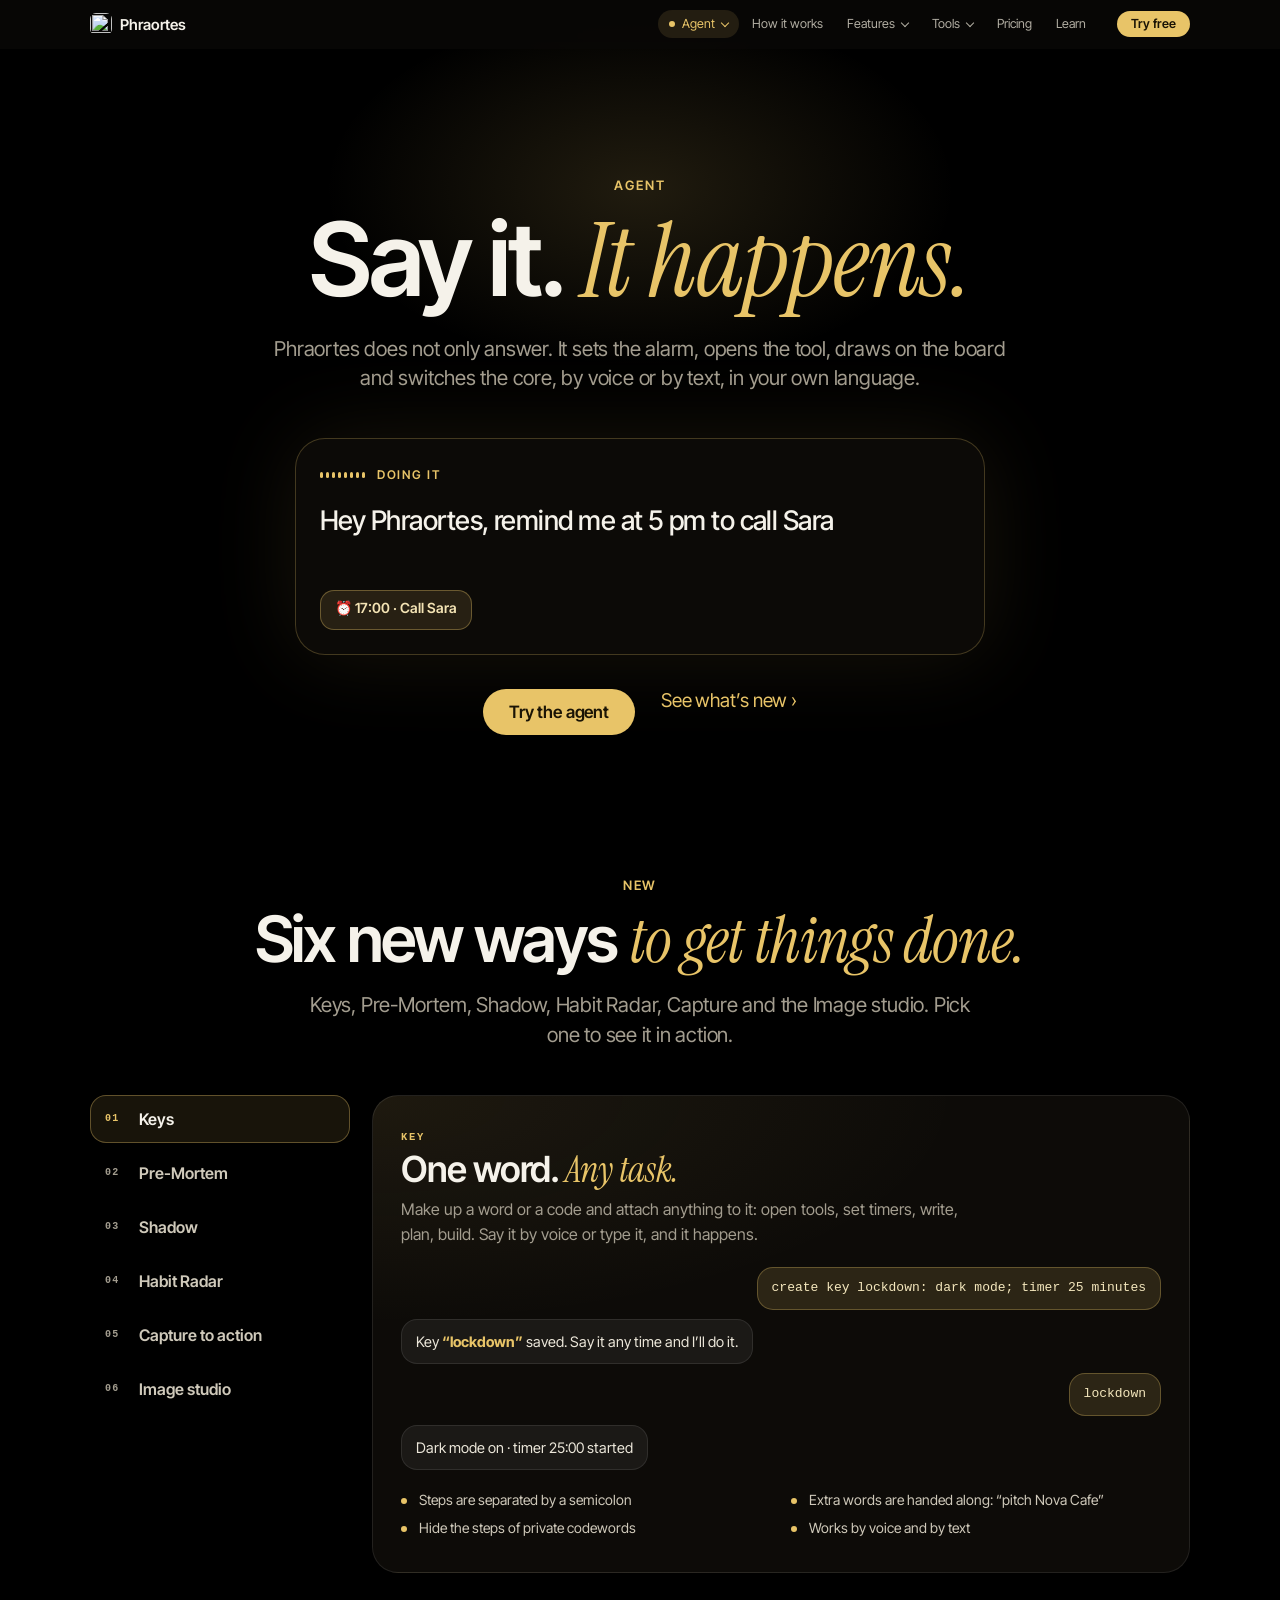
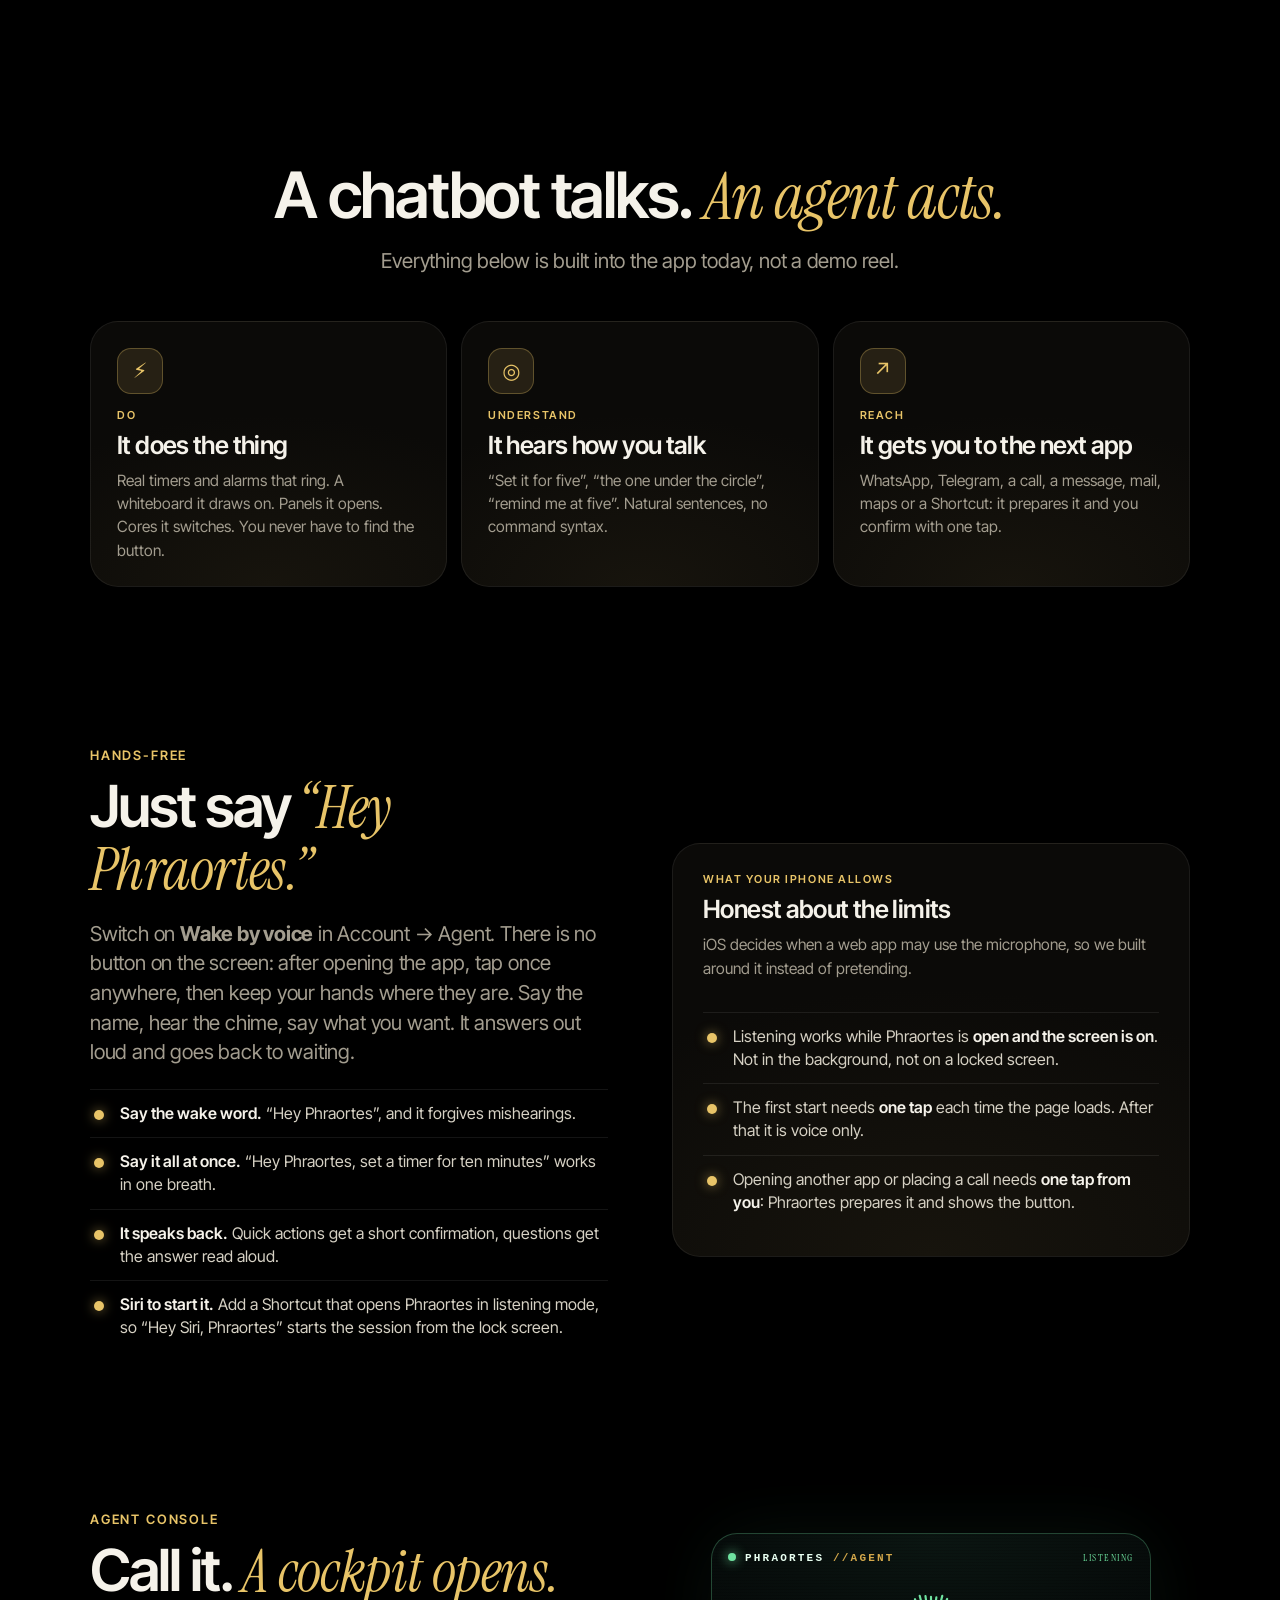
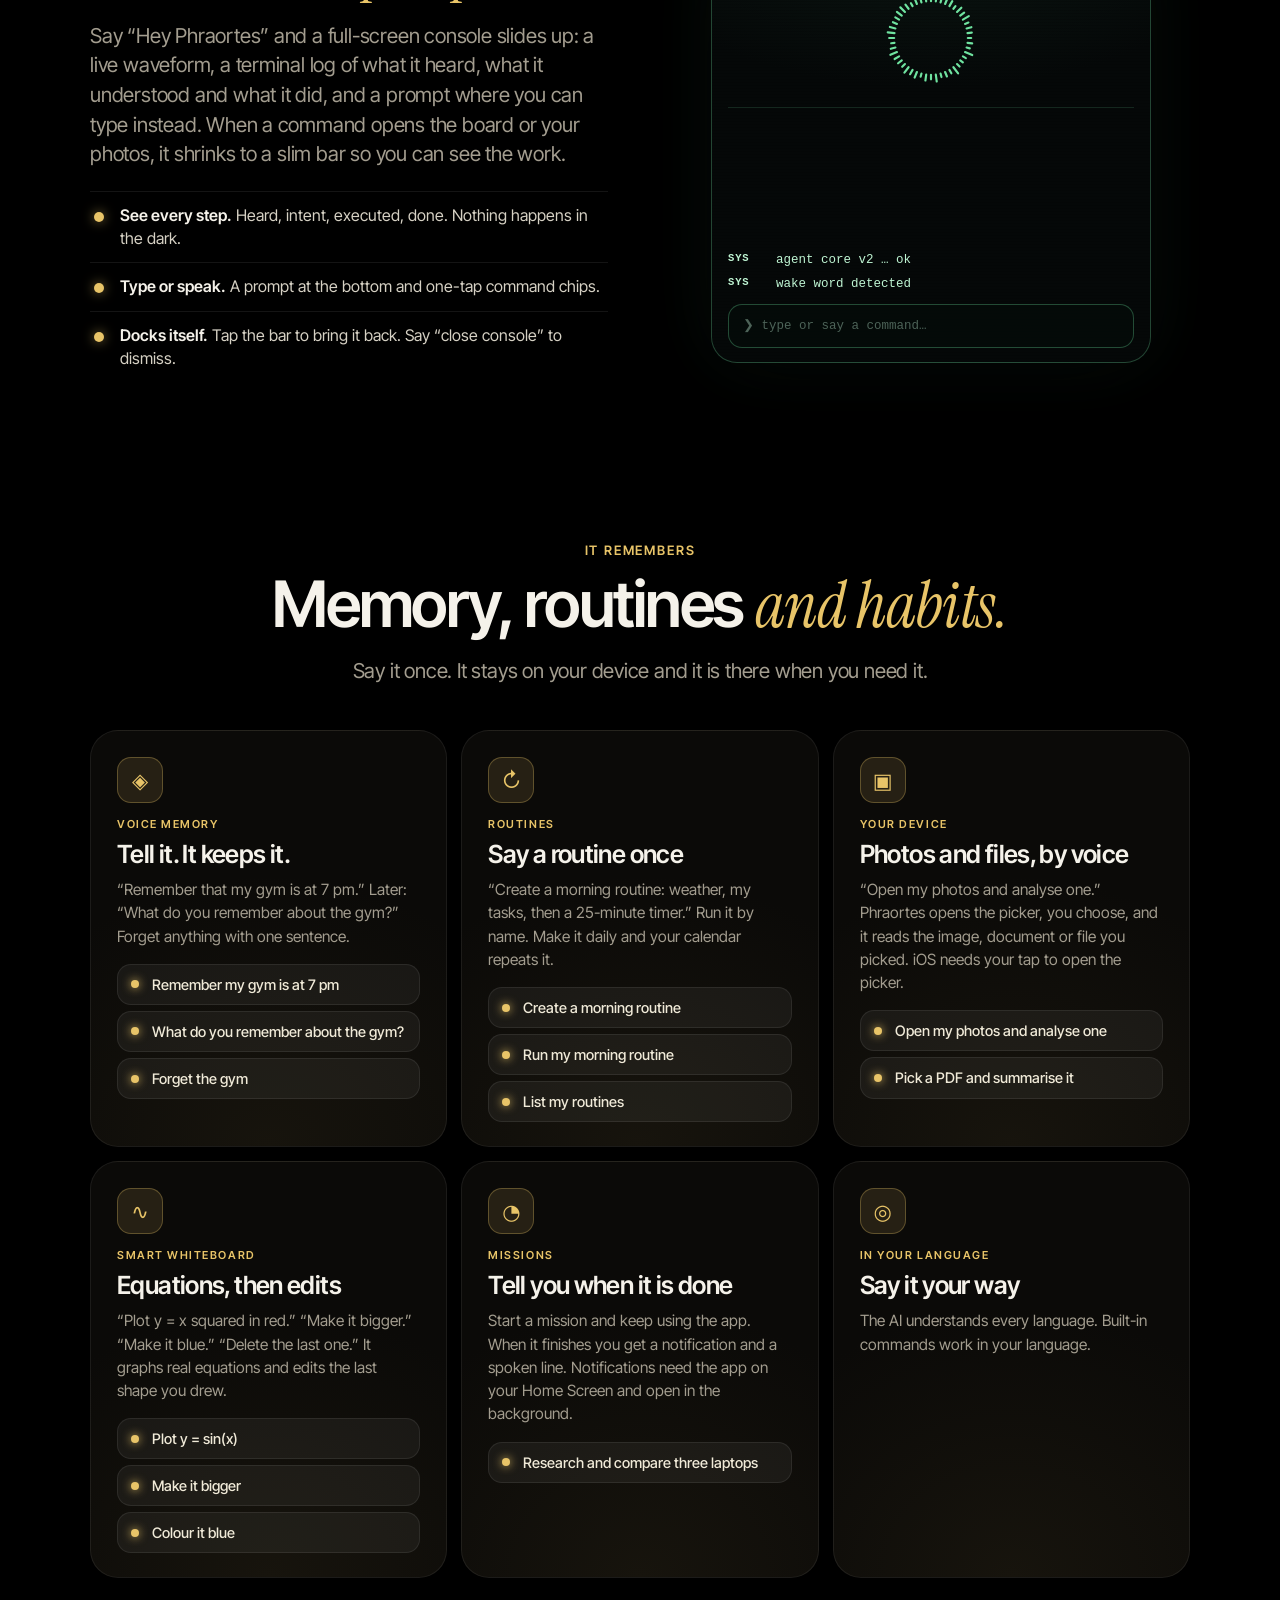
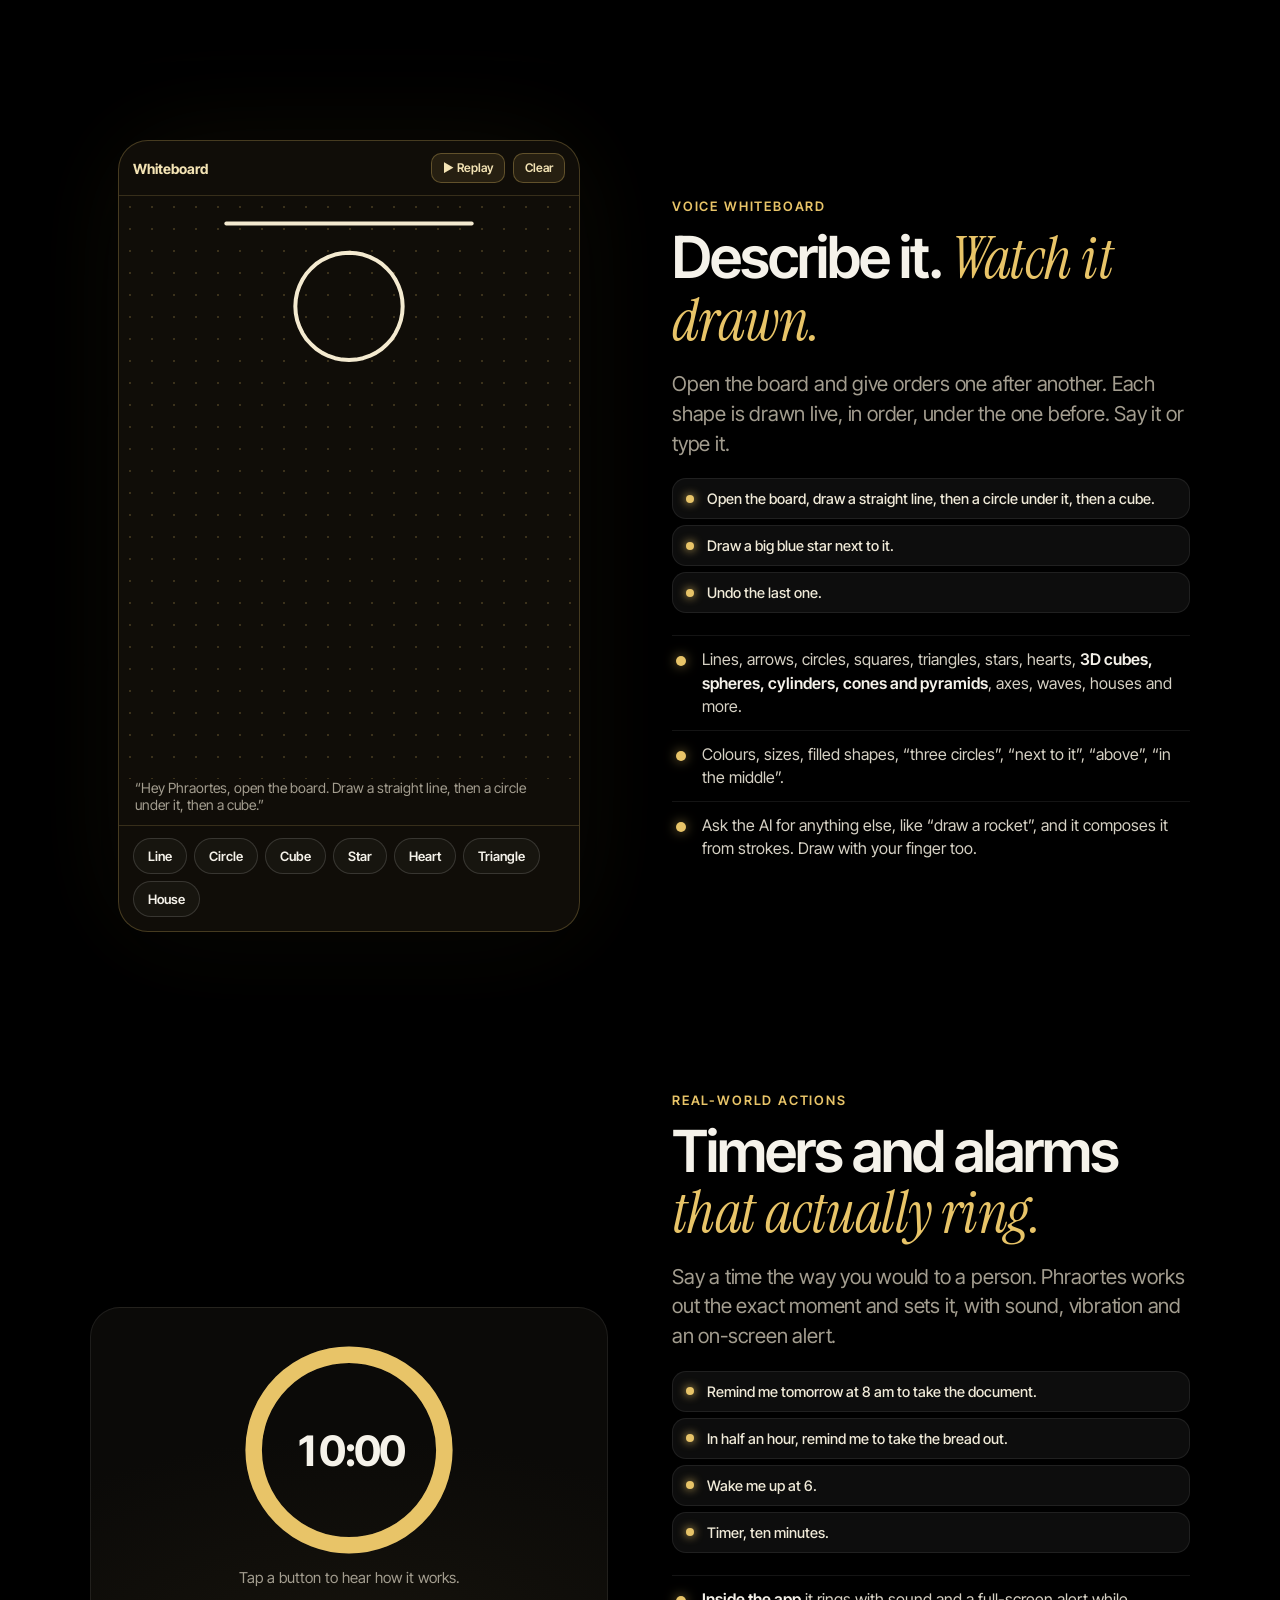
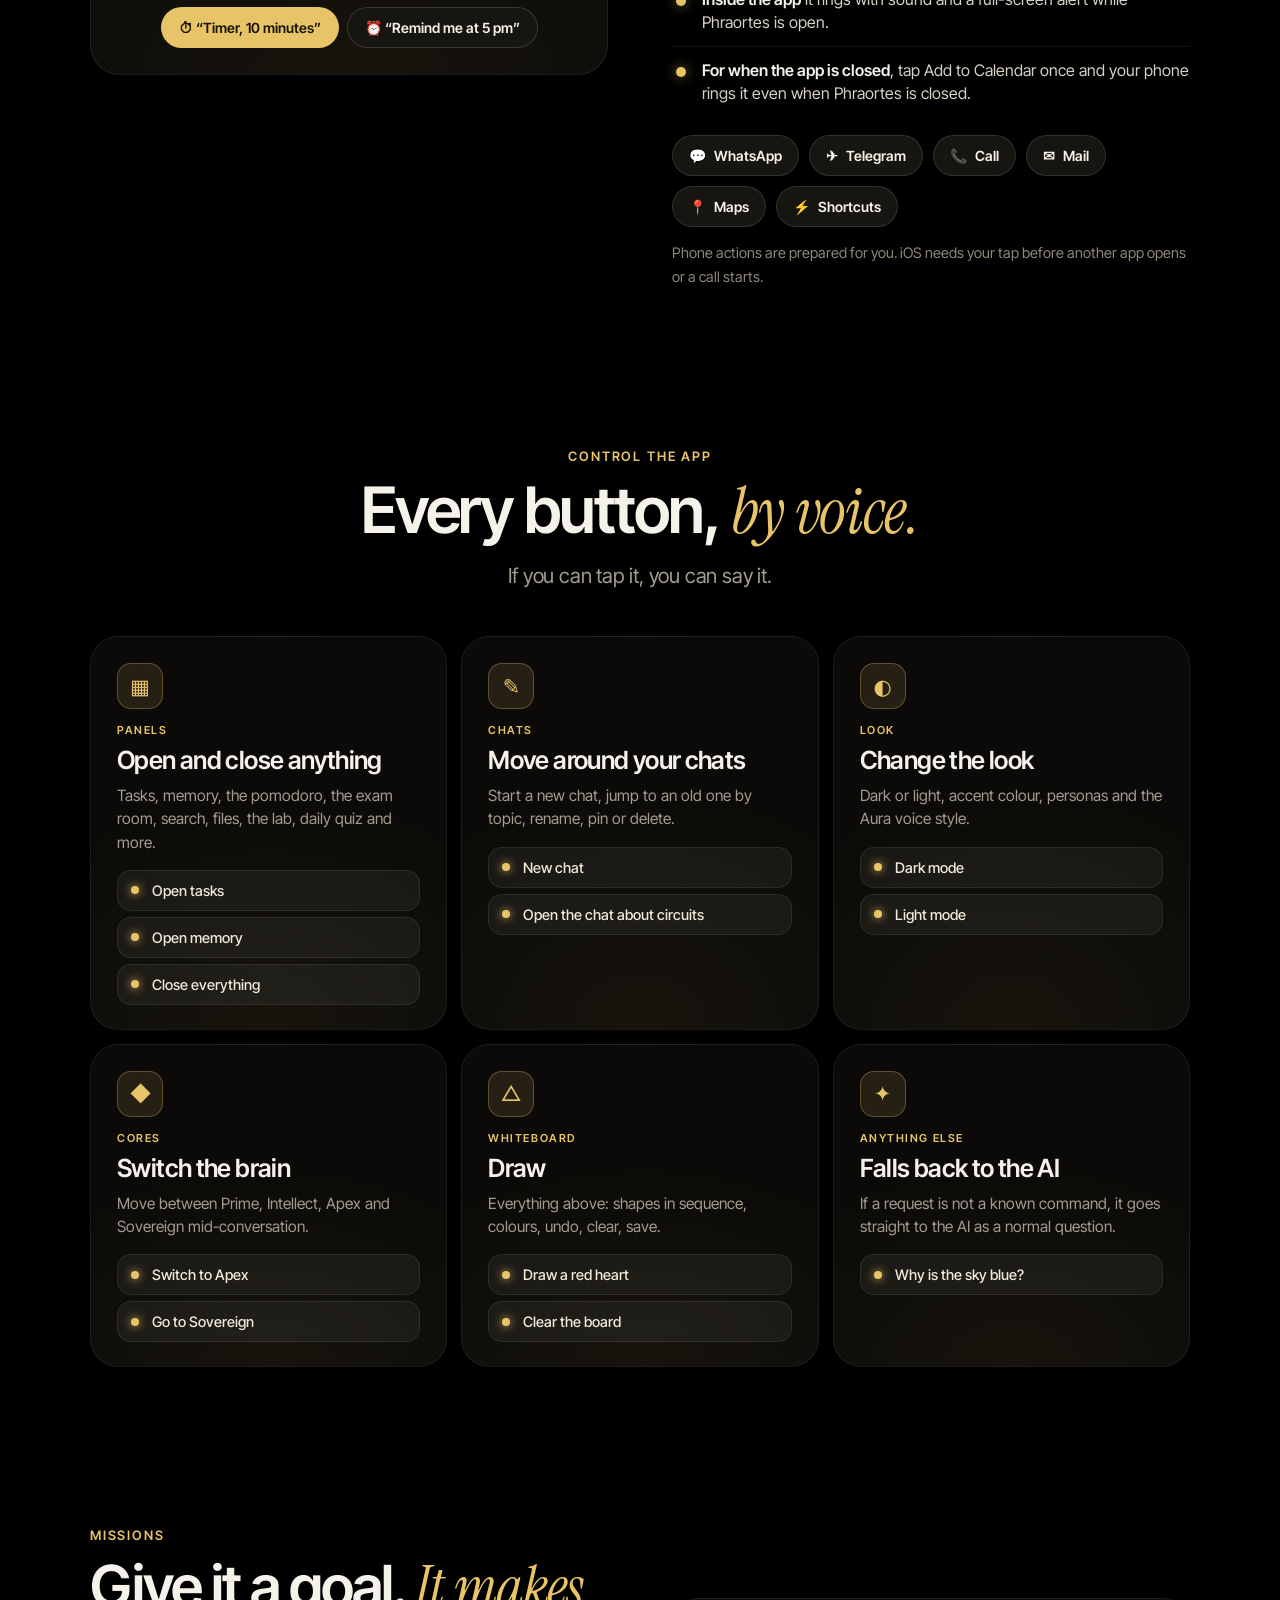
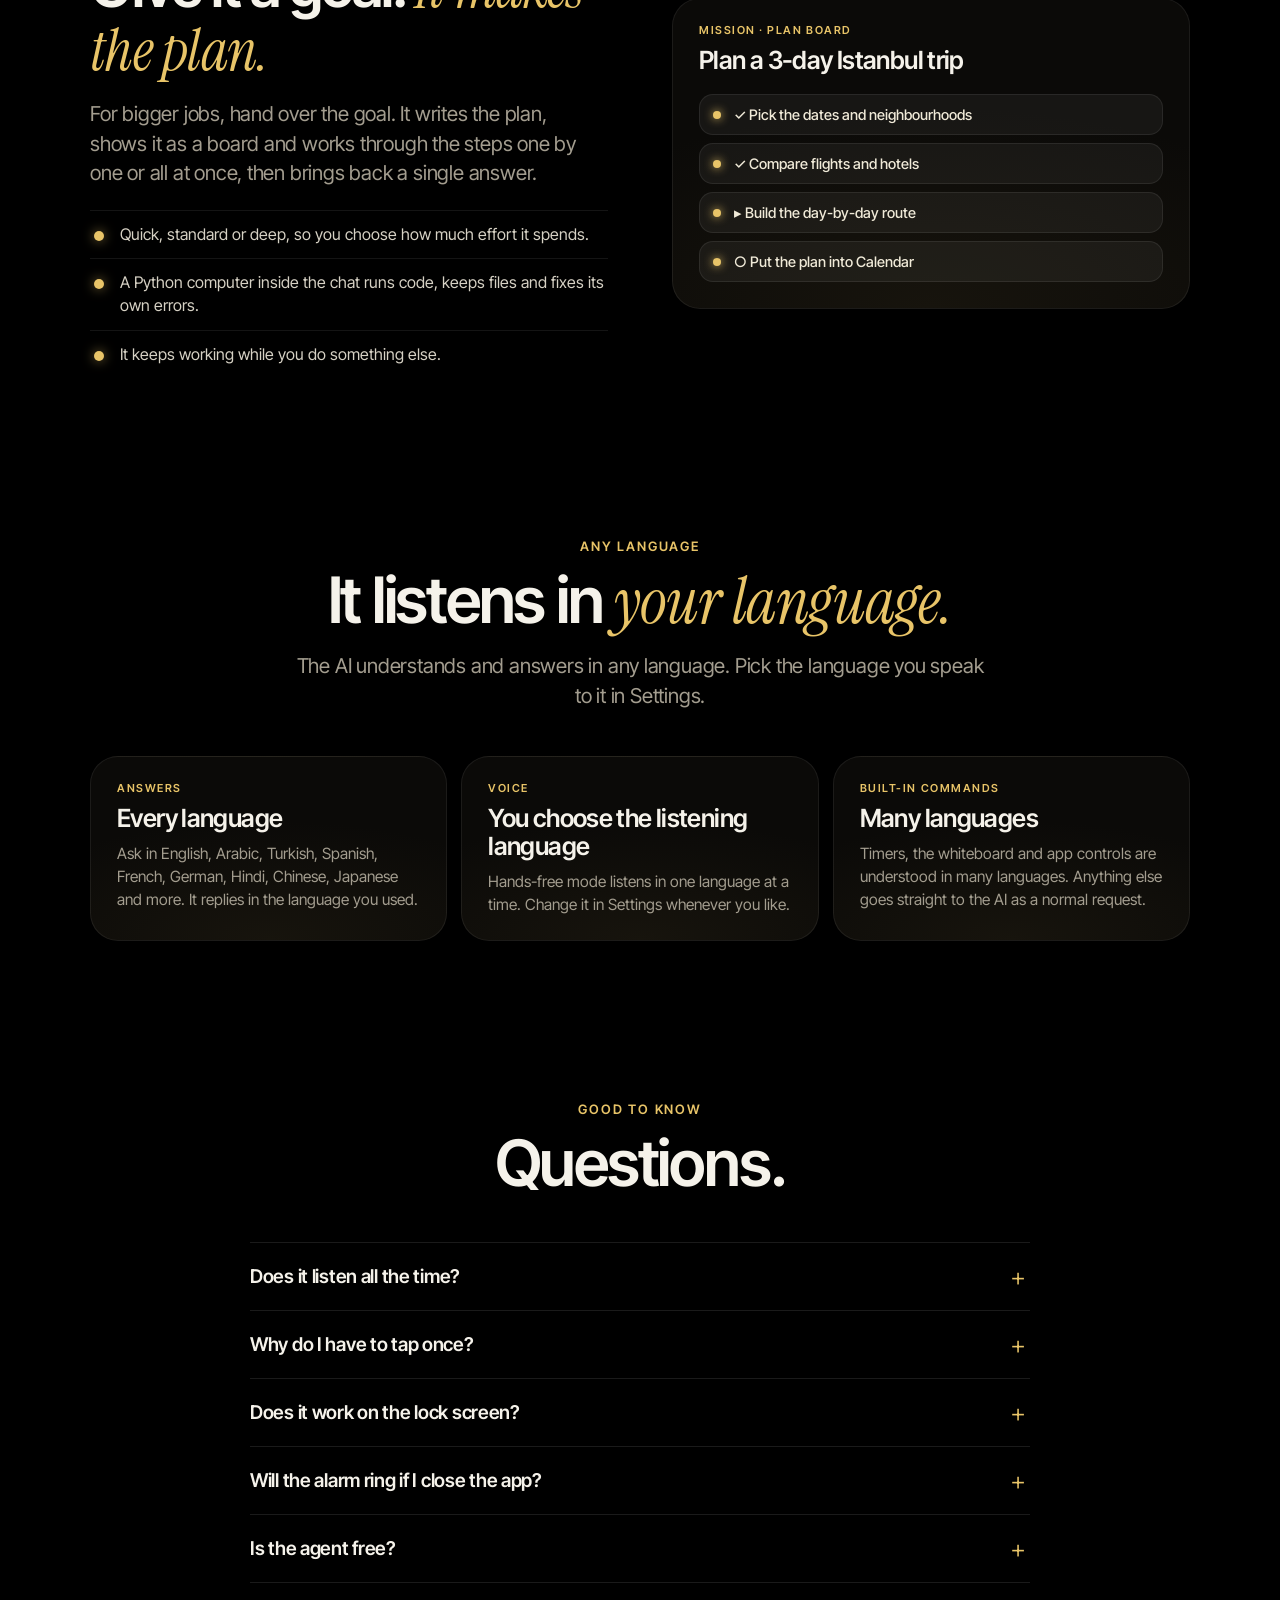
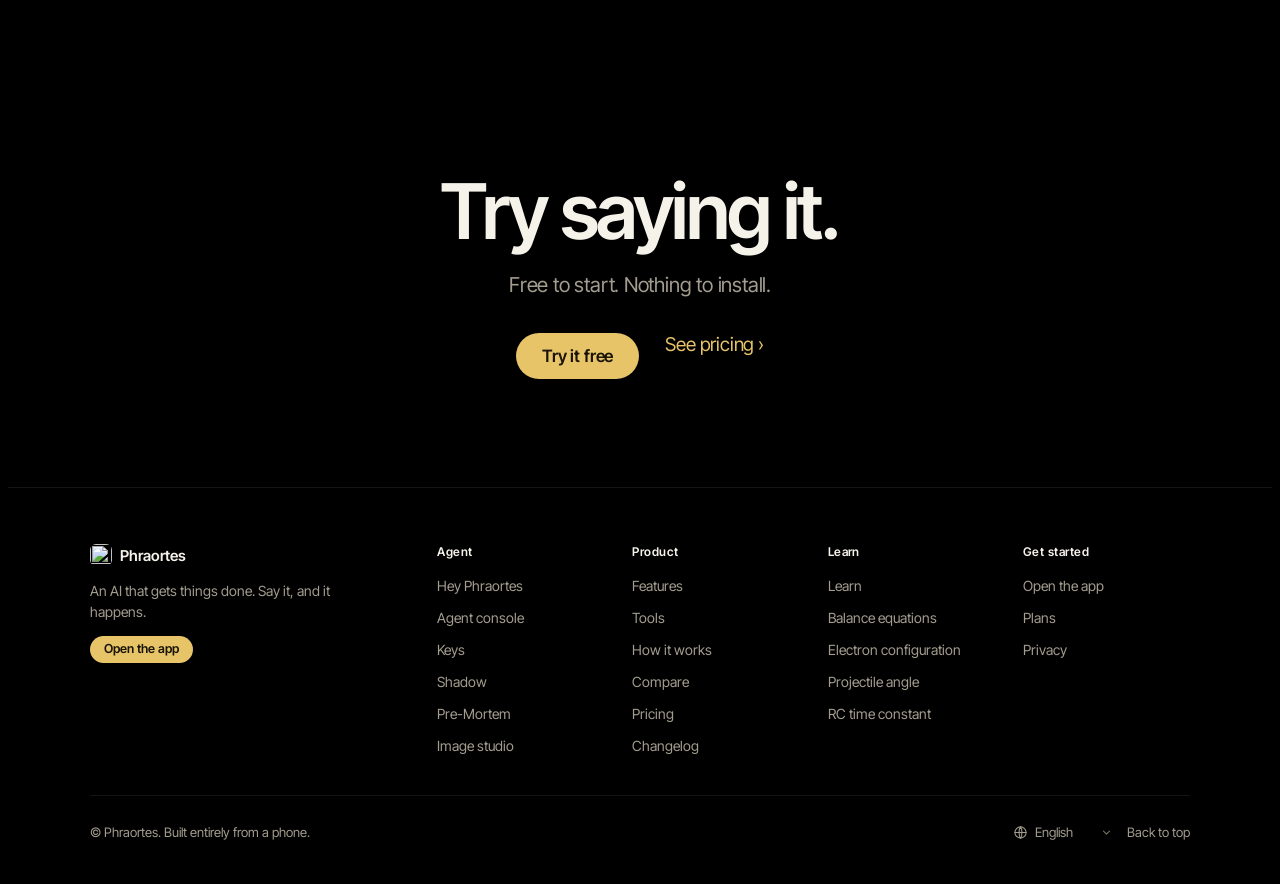
==== commit dccb473b: "Add files via upload" ====
--- a/agent.html
+++ b/agent.html
@@ -14,7 +14,7 @@
 <link rel="icon" type="image/png" href="https://novamind-official.github.io/icon-192.png">
 <link rel="apple-touch-icon" href="https://novamind-official.github.io/apple-touch-icon.png">
 <link rel="preconnect" href="https://fonts.googleapis.com"><link rel="preconnect" href="https://fonts.gstatic.com" crossorigin><link href="https://fonts.googleapis.com/css2?family=Inter+Tight:wght@400;500;600;700;800&family=Instrument+Serif:ital@0;1&family=Vazirmatn:wght@400;600&display=swap" rel="stylesheet" media="print" onload="this.media='all'">
-<link rel="stylesheet" href="ap-shell.css?v=21"><link rel="stylesheet" href="ap.css?v=21"><link rel="stylesheet" href="ap-pages.css?v=26"></head>
+<link rel="stylesheet" href="ap-shell.css?v=22"><link rel="stylesheet" href="ap.css?v=21"><link rel="stylesheet" href="ap-pages.css?v=26"></head>
 <body class="ap">
 <header class="an" id="an"><div class="an-in"><a class="ab" href="index.html"><img src="https://novamind-official.github.io/icon-192.png" alt="" width="22" height="22">Phraortes</a>
 <nav class="anl" aria-label="Main"><a href="agent.html">Agent</a><a href="how-it-works.html">How it works</a><button class="anb" type="button" data-mega="features" aria-expanded="false" aria-controls="mega-features">Features</button><button class="anb" type="button" data-mega="tools" aria-expanded="false" aria-controls="mega-tools">Tools</button><a href="compare.html">Compare</a><a href="pricing.html">Pricing</a><a href="learn.html">Learn</a></nav>
@@ -90,5 +90,5 @@
 </main>
 <footer class="af"><div class="afg"><div><b>Explore</b><a href="agent.html">Agent</a><a href="how-it-works.html">How it works</a><a href="features.html">Features</a><a href="tools.html">Tools</a><a href="learn.html">Learn</a></div><div><b>Product</b><a href="pricing.html">Pricing</a><a href="compare.html">Compare</a><a href="changelog.html">Changelog</a><a href="https://novamind-official.github.io/">Open the app</a></div><div><b>Company</b><a href="story.html">Our story</a></div></div><p>© Phraortes. Built entirely from a phone.</p></footer>
 <noscript><style>.rv{opacity:1!important;transform:none!important}</style></noscript>
-<script src="ap-nav.js?v=22" defer></script><script src="agent-page.js?v=27" defer></script><script src="pg.js?v=26" defer></script></body>
+<script src="ap-nav.js?v=23" defer></script><script src="agent-page.js?v=27" defer></script><script src="pg.js?v=26" defer></script></body>
 </html>
--- a/ap-shell.css
+++ b/ap-shell.css
@@ -130,3 +130,29 @@
 .spt-b li::before{content:"";position:absolute;left:0;top:8px;width:6px;height:6px;border-radius:50%;background:var(--g)}
 @media(max-width:860px){.spt{grid-template-columns:1fr}.spt-t{flex-direction:row;overflow-x:auto;position:static;scrollbar-width:none;gap:8px;margin:0 -18px;padding:0 18px 4px}.spt-t::-webkit-scrollbar{display:none}.spt-t button{flex:none;padding:10px 14px;font-size:14.5px;border-color:rgba(255,255,255,.1)}.spt-t button i{display:none}.spt-p{padding:20px;min-height:0}.spt-b{grid-template-columns:1fr}.spt-c div{max-width:94%}}
 @media(prefers-reduced-motion:reduce){.hd,.spt-p{animation:none}}
+
+/* native language select (footer) */
+.lgs{position:relative;display:inline-flex;align-items:center;gap:7px;color:var(--m,#9a9588);font:400 13px "Inter Tight",-apple-system,system-ui,sans-serif;cursor:pointer}
+.lgs svg{flex:none;pointer-events:none}.lgs .lgc{margin-inline-start:-3px;opacity:.7}
+.lgs select{-webkit-appearance:none;appearance:none;background:none;border:0;outline:0;color:inherit;font:inherit;padding:6px 14px 6px 0;margin:0;cursor:pointer;border-radius:6px}
+[dir=rtl] .lgs select{padding:6px 0 6px 14px}
+.lgs:hover{color:var(--t,#f1ede2)}.lgs:focus-within{color:var(--t,#f1ede2)}
+.lgs select:focus-visible{outline:2px solid var(--g,#e8c468);outline-offset:3px}
+.lgs select option{color:#111;background:#fff}
+
+/* RTL (Persian) */
+[dir=rtl] body{text-align:right}
+[dir=rtl] *{letter-spacing:0!important;text-transform:none!important}
+[dir=rtl] body,[dir=rtl] button,[dir=rtl] input,[dir=rtl] select{font-family:"Vazirmatn","SF Arabic","Geeza Pro",system-ui,-apple-system,Tahoma,sans-serif}
+[dir=rtl] em,[dir=rtl] i{font-style:normal}
+[dir=rtl] .af-br p{text-align:right}
+
+/* language switch: soft cross-fade */
+html.i18n-sw body{opacity:0;transition:opacity .14s ease}body{transition:opacity .22s ease}
+html[lang=ru] *,html[lang=zh] *{letter-spacing:0!important}
+html[lang=ru] body{hyphens:auto;overflow-wrap:break-word}
+html[lang=zh] body,html[lang=zh] input,html[lang=zh] button{font-family:-apple-system,"PingFang SC","Hiragino Sans GB","Microsoft YaHei","Noto Sans SC","Noto Sans CJK SC",sans-serif!important}
+html[lang=zh] em,html[lang=zh] i{font-style:normal!important;font-family:inherit!important}
+html[lang=zh] h1,html[lang=zh] h2,html[lang=zh] h3{font-weight:700;line-height:1.25}
+html[lang=zh] p,html[lang=zh] li{line-height:1.8}
+html[lang=ru] h1,html[lang=ru] h2,html[lang=ru] h3{overflow-wrap:anywhere}
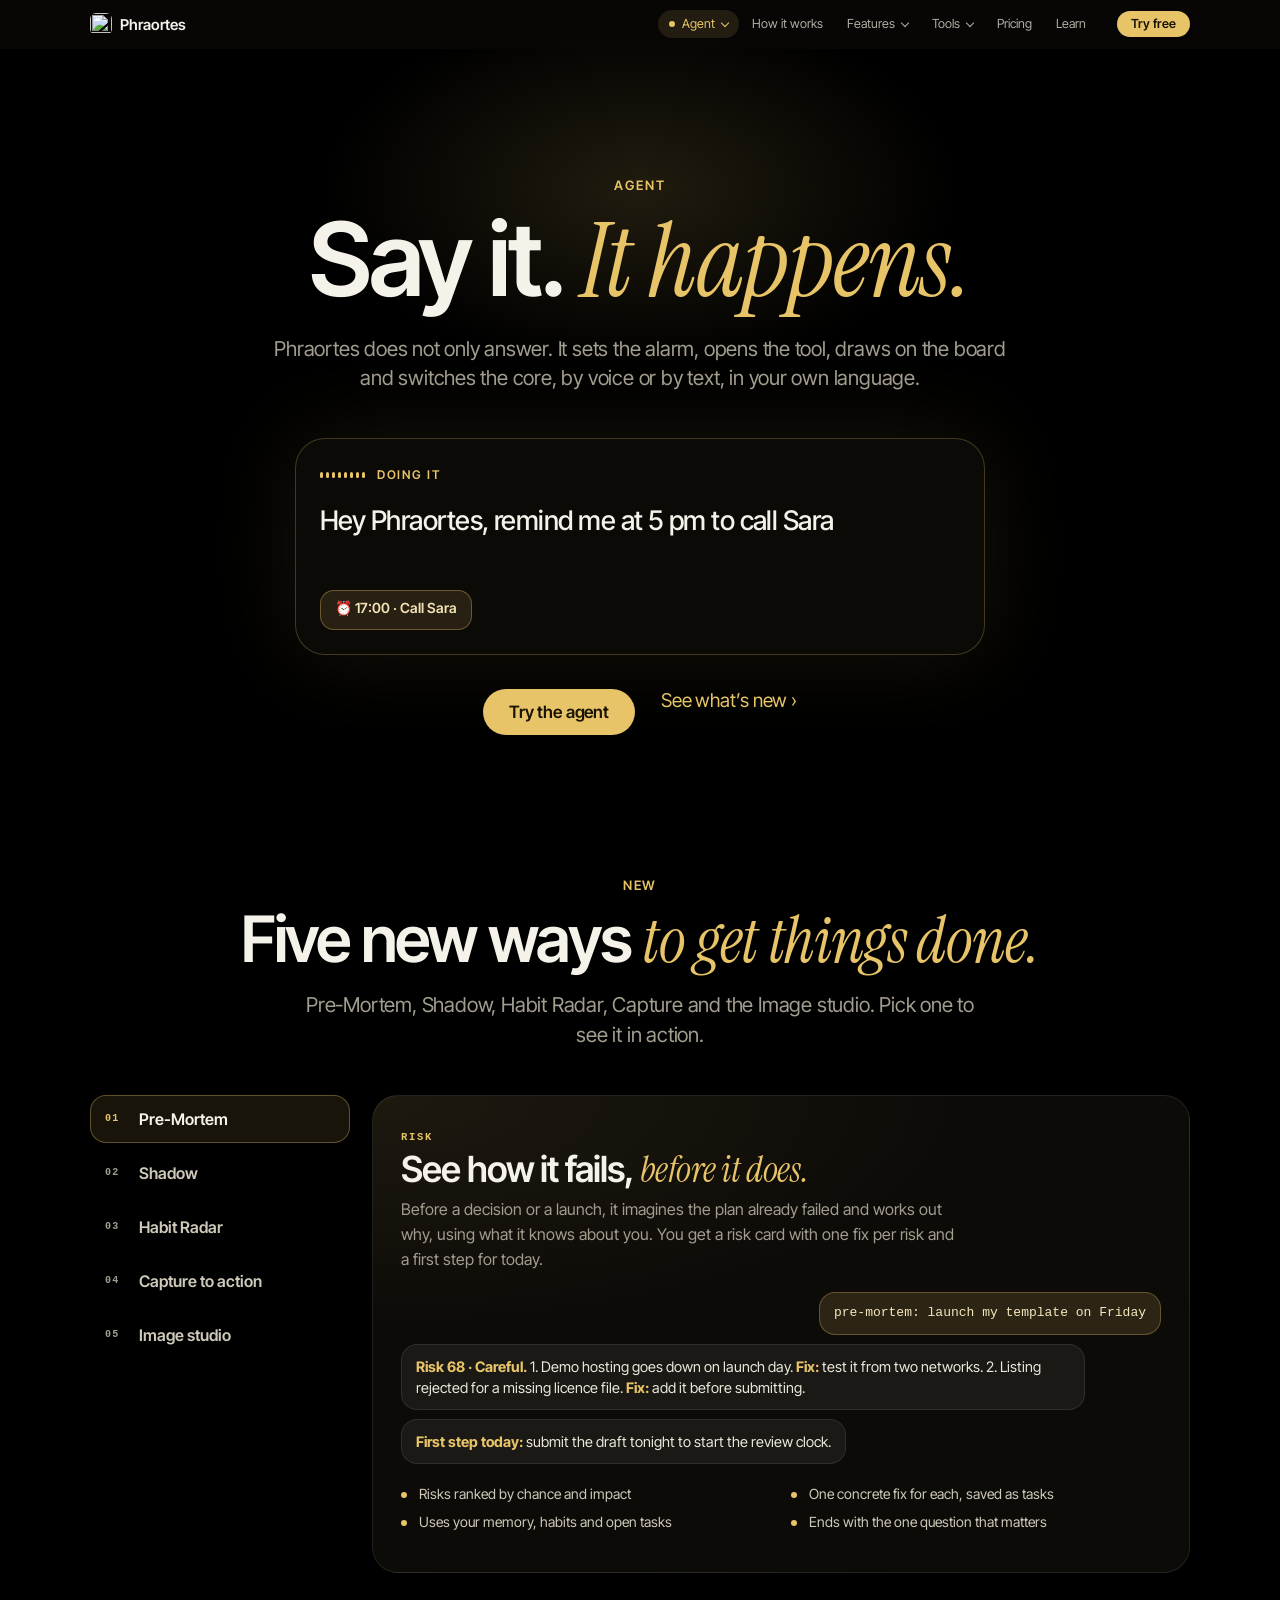
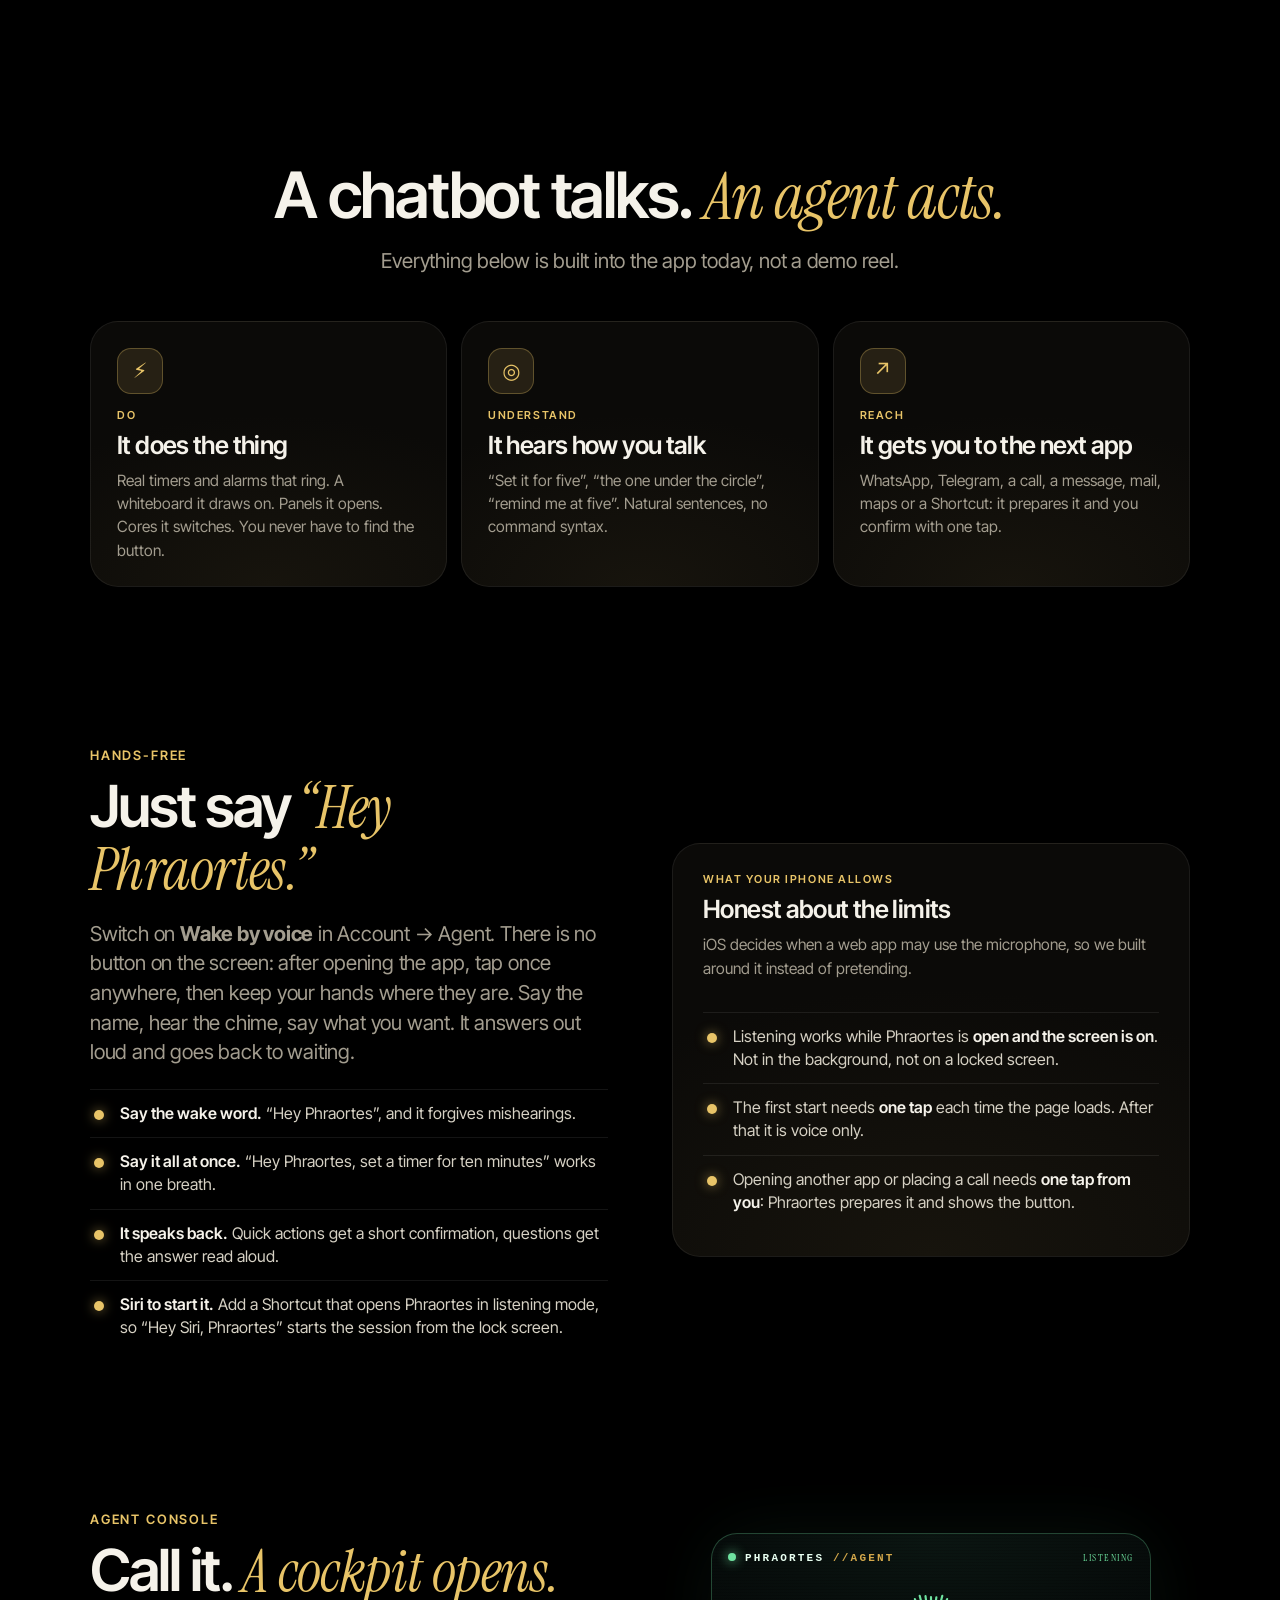
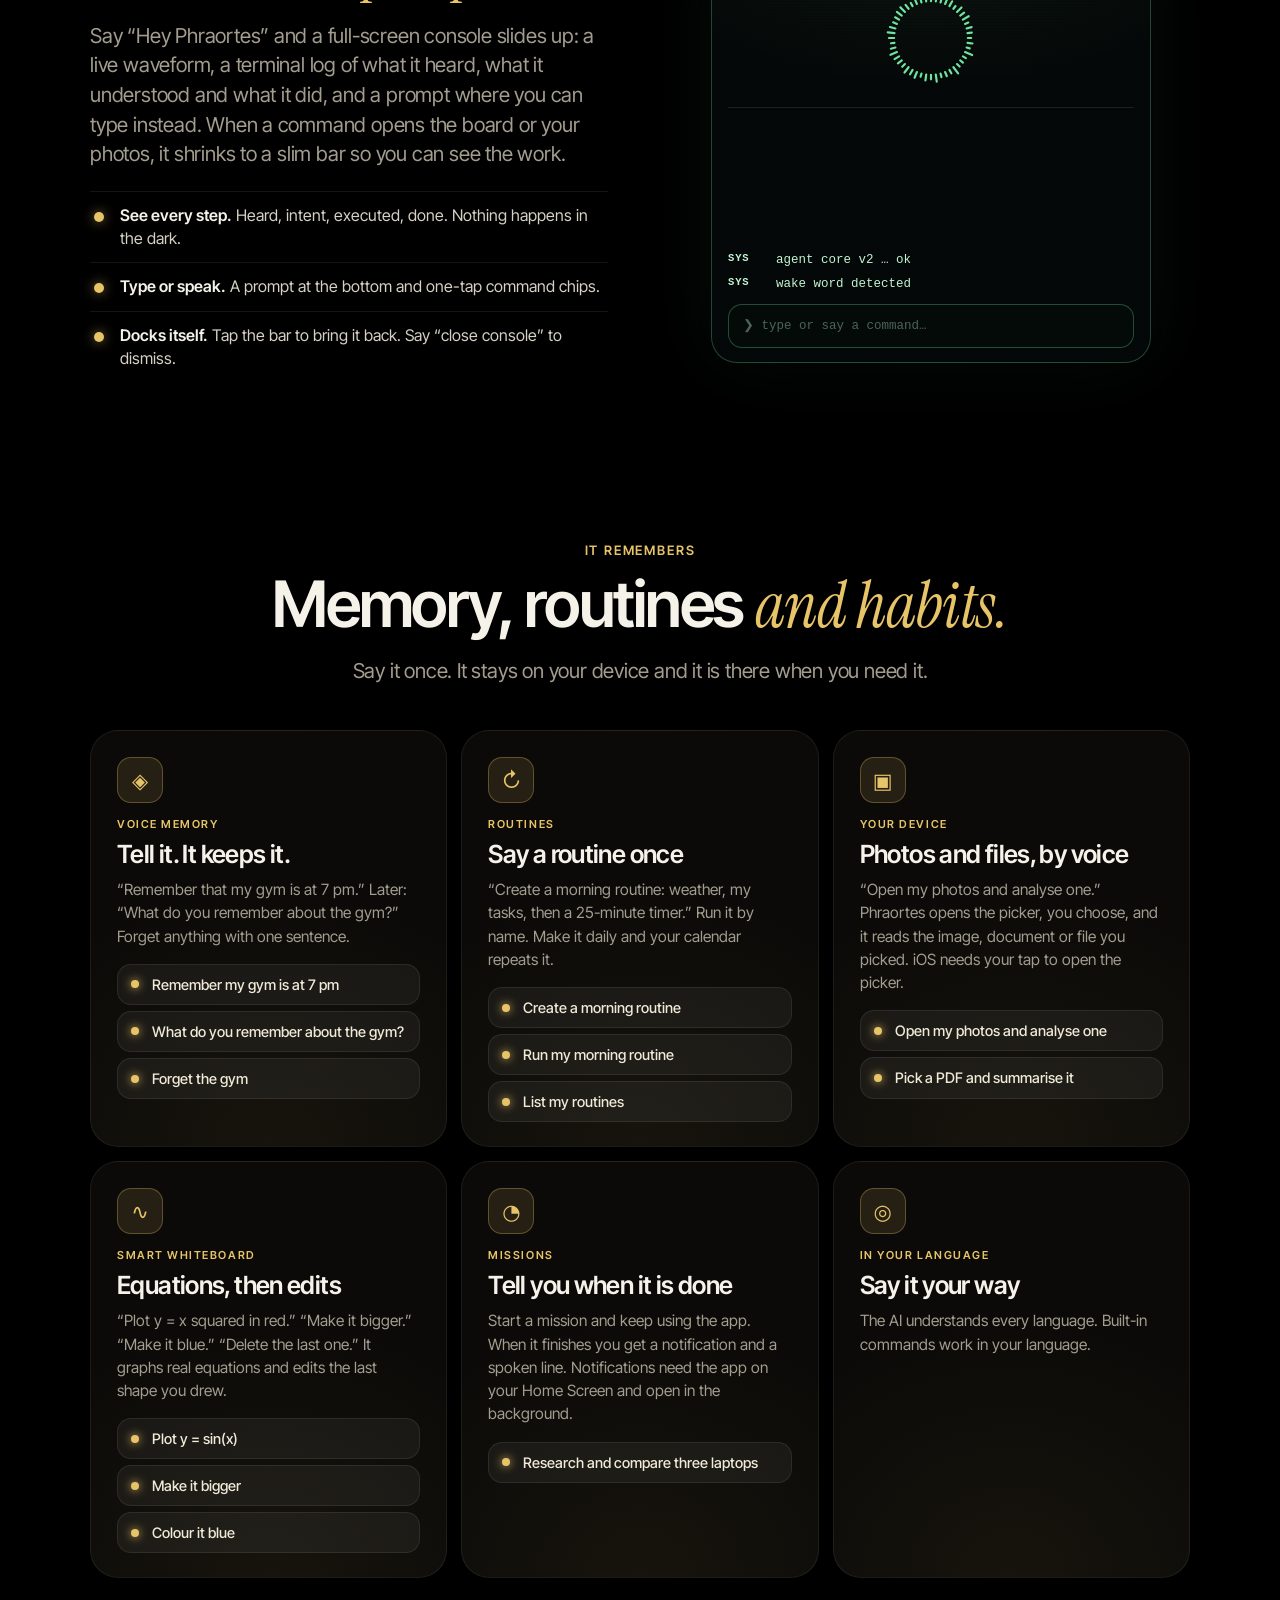
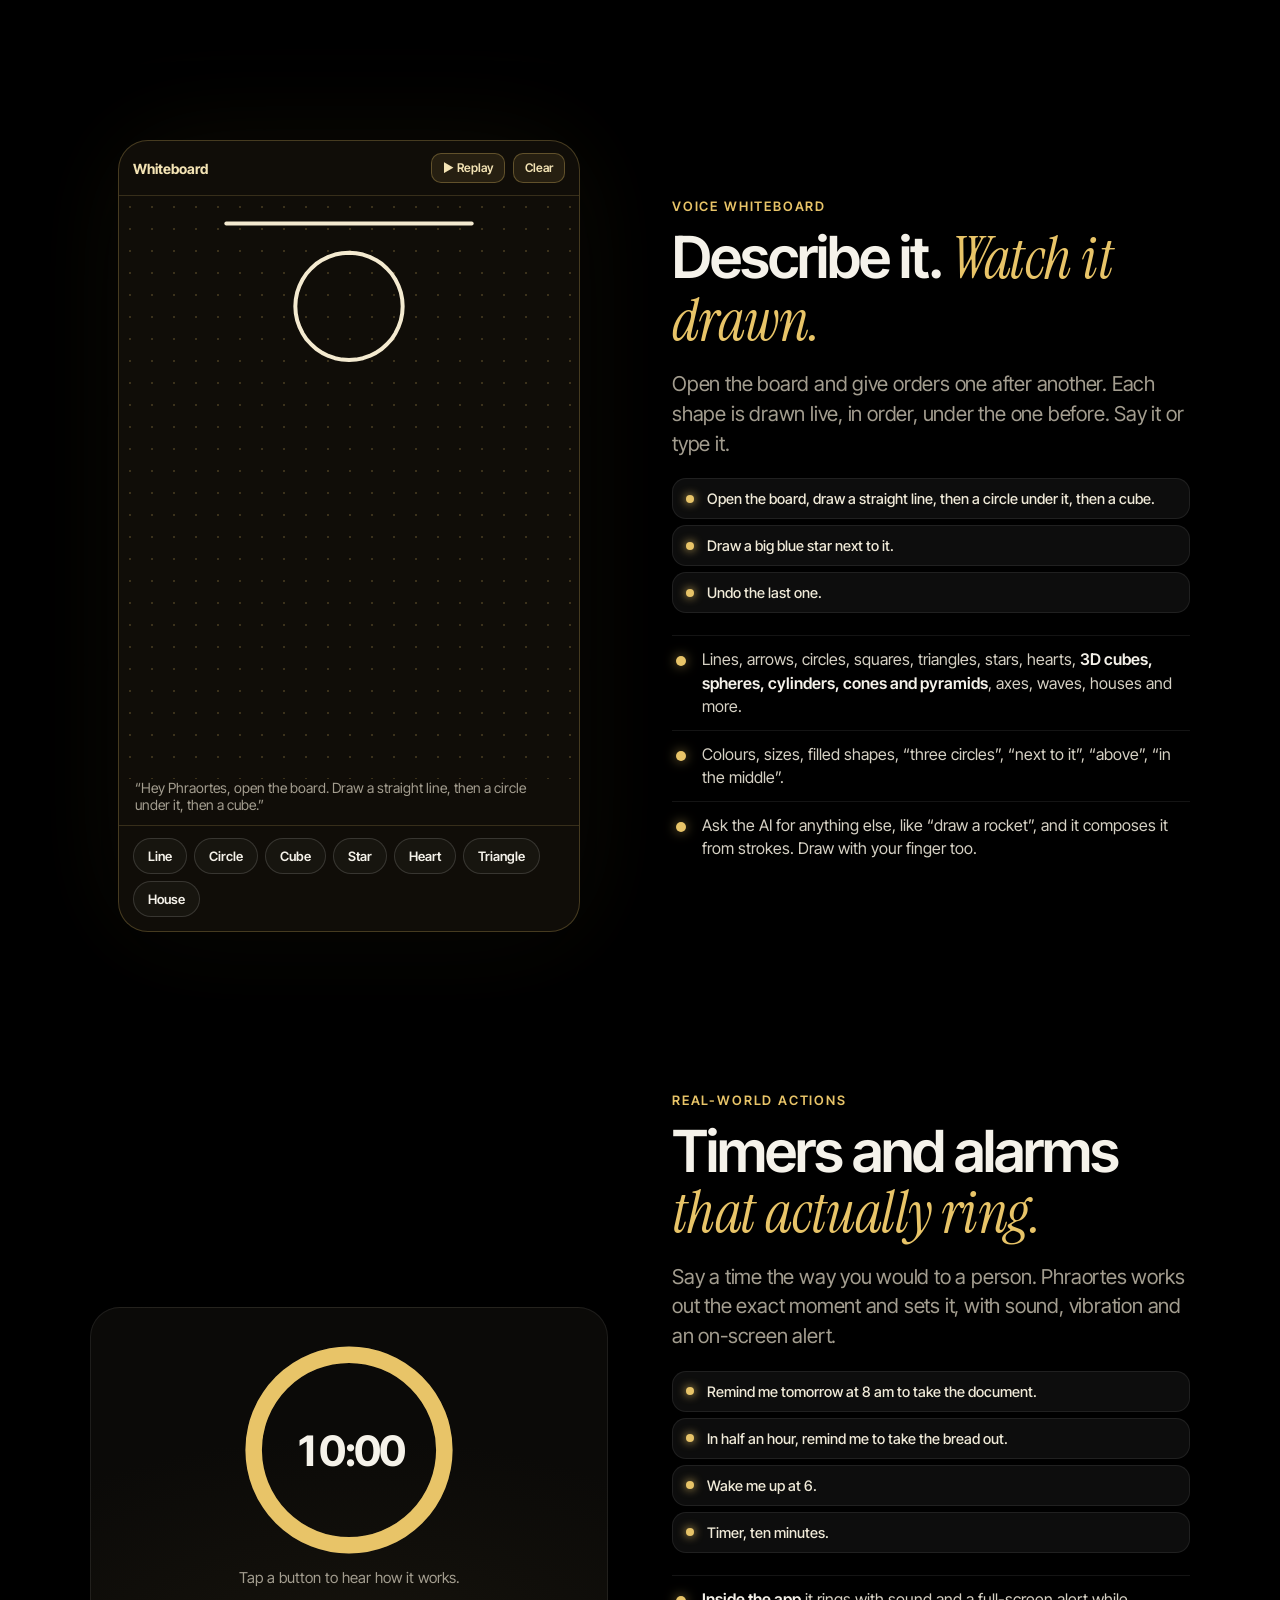
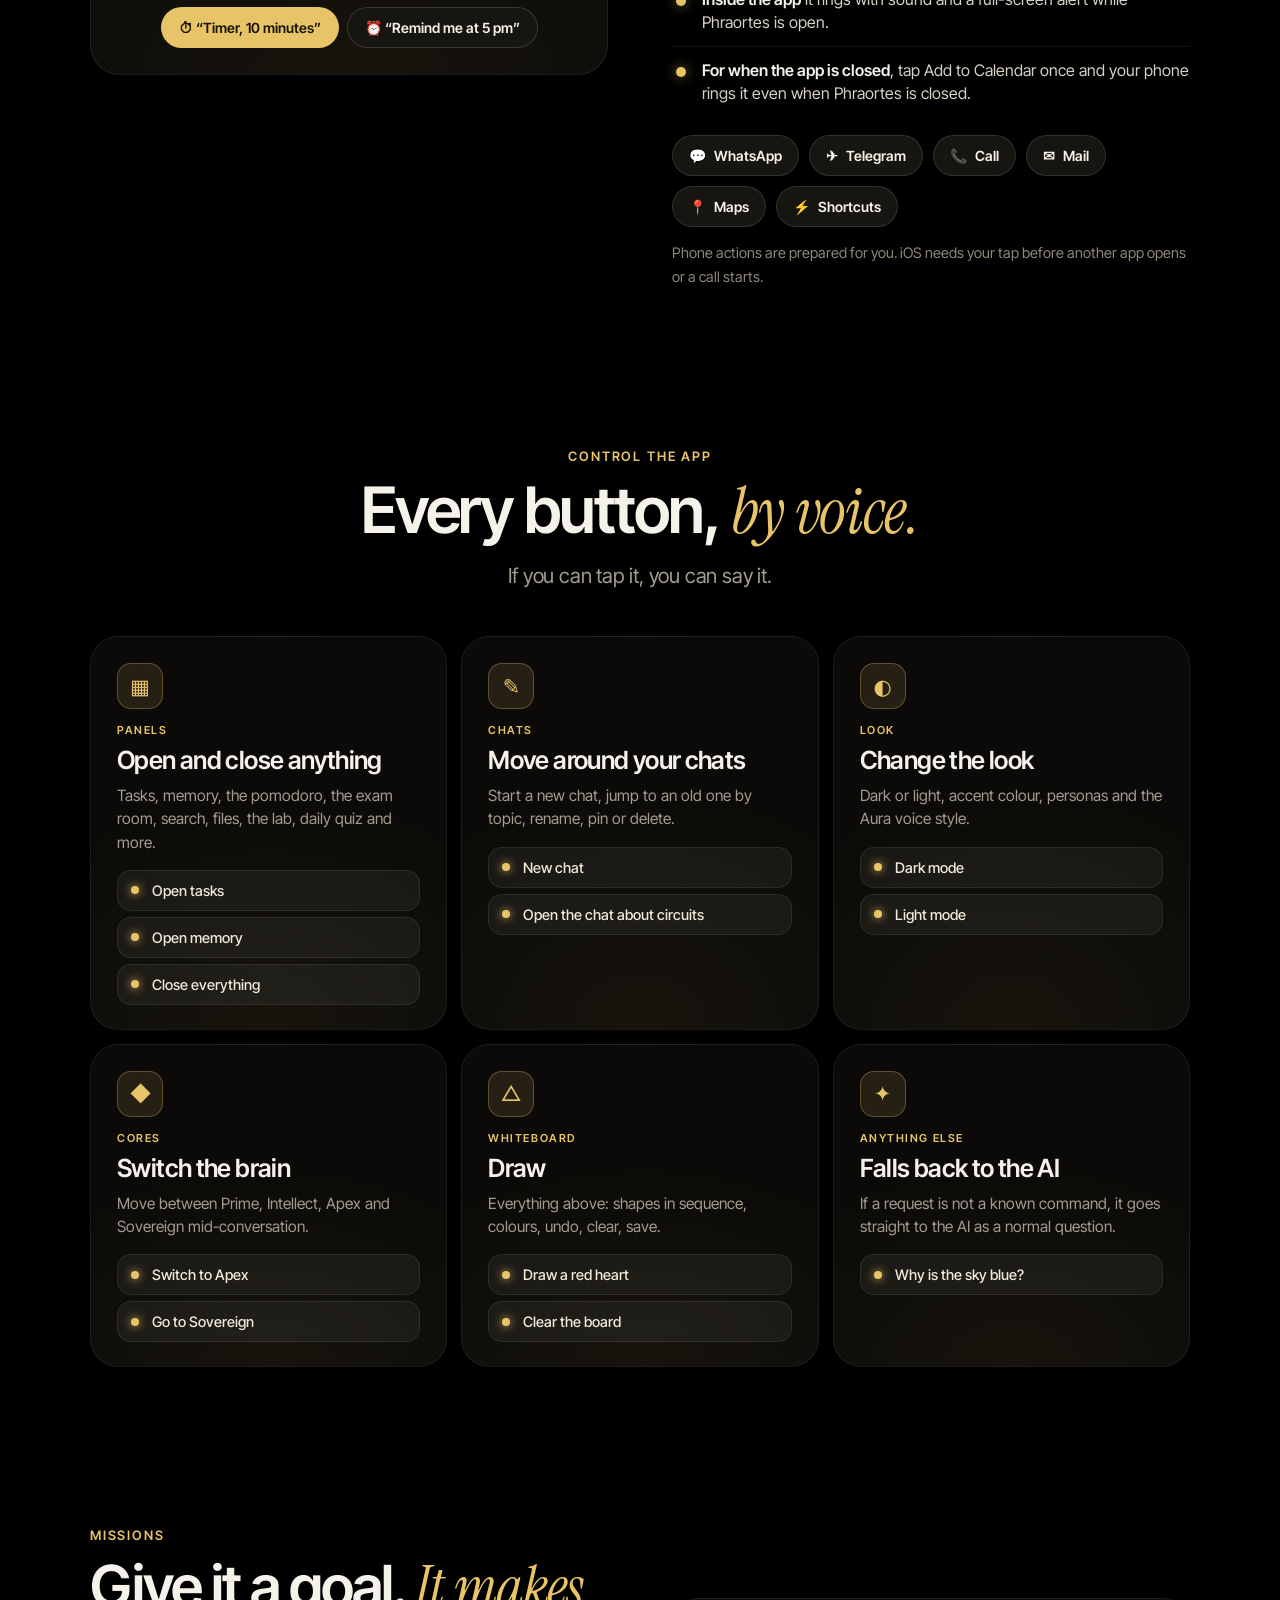
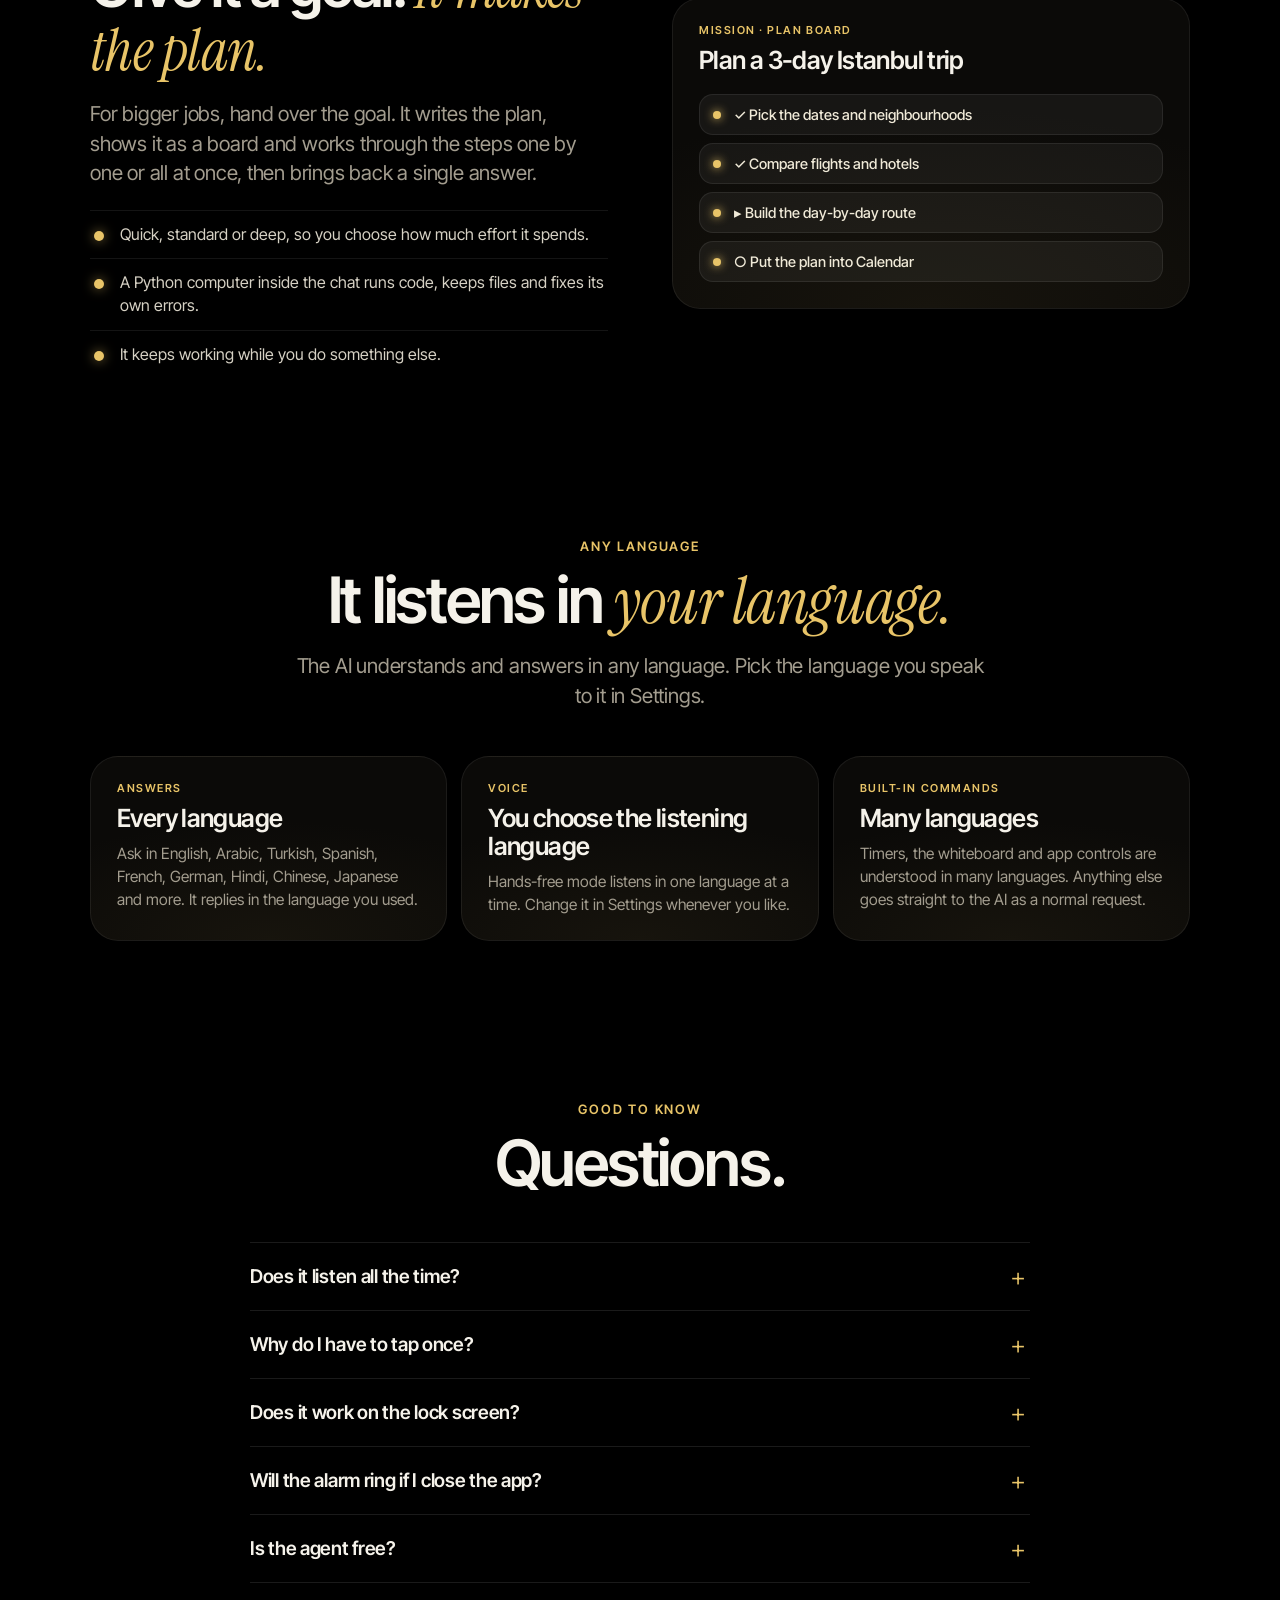
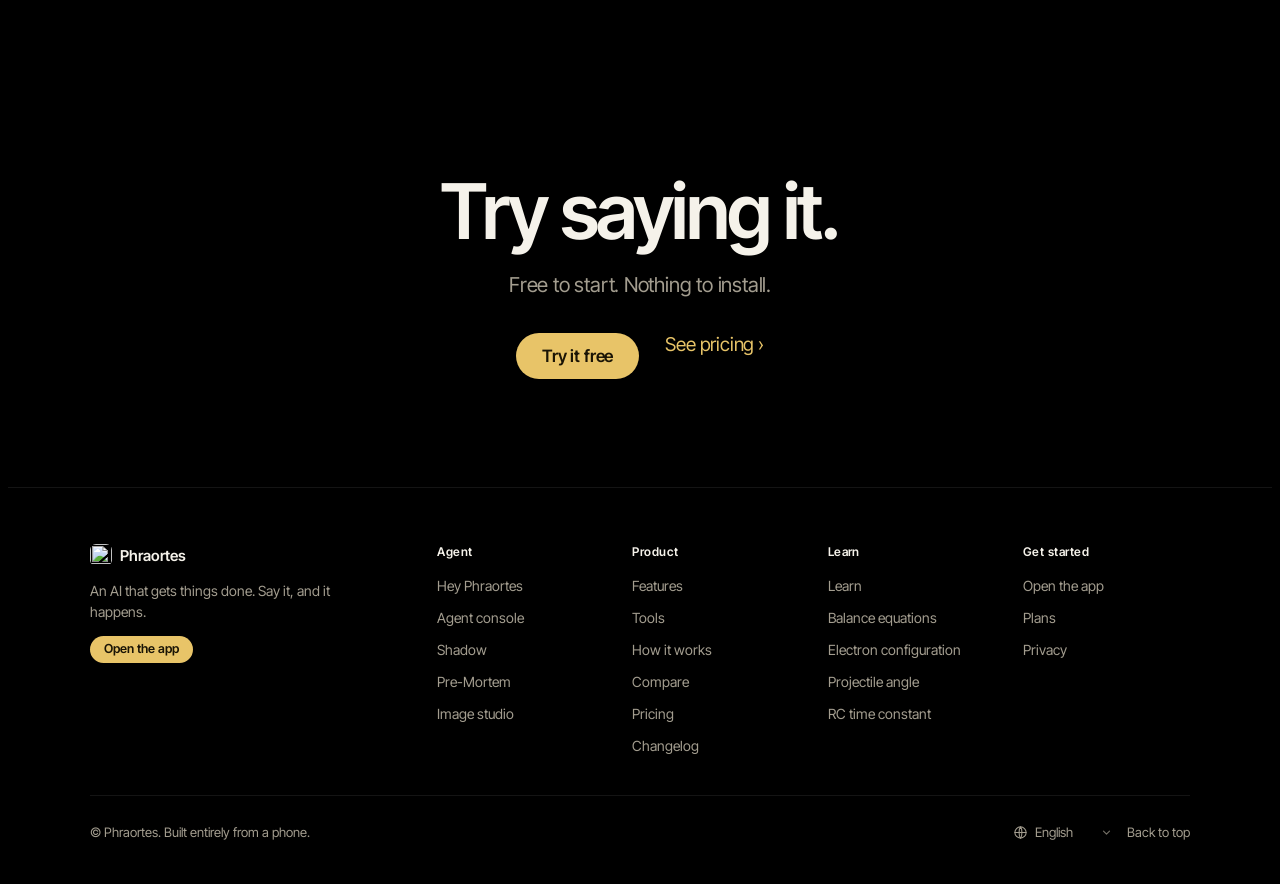
==== commit dd8bd894: "Add files via upload" ====
--- a/agent.html
+++ b/agent.html
@@ -30,10 +30,10 @@
 <div class="vt rv" style="transition-delay:.2s" aria-live="polite"><div class="vt-top"><div class="vt-wave" aria-hidden="true"><i></i><i></i><i></i><i></i><i></i><i></i><i></i><i></i></div><span class="vt-state" id="vt-state">Waiting for “Hey Phraortes”</span></div><div class="vt-said" id="vt-said"></div><div class="vt-res" id="vt-res"></div></div>
 <div class="lk big c rv"><a href="https://novamind-official.github.io/">Try the agent</a><a href="#powers">See what’s new</a></div></section>
 
-<section class="pg-sec" id="powers"><div class="pg-in"><div class="pg-sh"><p class="ey rv">New</p><h2 class="rv" style="transition-delay:.06s">Six new ways <em>to get things done.</em></h2><p class="sub rv" style="transition-delay:.12s">Keys, Pre-Mortem, Shadow, Habit Radar, Capture and the Image studio. Pick one to see it in action.</p></div>
-<span id="keys" class="sp-a"></span><span id="premortem" class="sp-a"></span><span id="shadow" class="sp-a"></span><span id="habits" class="sp-a"></span><span id="capture" class="sp-a"></span><span id="imagine" class="sp-a"></span>
+<section class="pg-sec" id="powers"><div class="pg-in"><div class="pg-sh"><p class="ey rv">New</p><h2 class="rv" style="transition-delay:.06s">Five new ways <em>to get things done.</em></h2><p class="sub rv" style="transition-delay:.12s">Pre-Mortem, Shadow, Habit Radar, Capture and the Image studio. Pick one to see it in action.</p></div>
+<span id="premortem" class="sp-a"></span><span id="shadow" class="sp-a"></span><span id="habits" class="sp-a"></span><span id="capture" class="sp-a"></span><span id="imagine" class="sp-a"></span>
 <div class="spt rv"><div class="spt-t" role="tablist" aria-label="Agent powers" id="spt-t"></div><div class="spt-p" id="spt-p" role="tabpanel" aria-live="polite"></div></div></div></section>
-<script>(function(){var D=[{"id": "keys", "t": "Keys", "k": "KEY", "h": "One word. <em>Any task.</em>", "d": "Make up a word or a code and attach anything to it: open tools, set timers, write, plan, build. Say it by voice or type it, and it happens.", "c": [["u", "create key lockdown: dark mode; timer 25 minutes"], ["a", "Key <b>\u201clockdown\u201d</b> saved. Say it any time and I\u2019ll do it."], ["u", "lockdown"], ["a", "Dark mode on \u00b7 timer 25:00 started"]], "b": ["Steps are separated by a semicolon", "Extra words are handed along: \u201cpitch Nova Cafe\u201d", "Hide the steps of private codewords", "Works by voice and by text"]}, {"id": "premortem", "t": "Pre-Mortem", "k": "RISK", "h": "See how it fails, <em>before it does.</em>", "d": "Before a decision or a launch, it imagines the plan already failed and works out why, using what it knows about you. You get a risk card with one fix per risk and a first step for today.", "c": [["u", "pre-mortem: launch my template on Friday"], ["a", "<b>Risk 68 \u00b7 Careful.</b> 1. Demo hosting goes down on launch day. <b>Fix:</b> test it from two networks. 2. Listing rejected for a missing licence file. <b>Fix:</b> add it before submitting."], ["a", "<b>First step today:</b> submit the draft tonight to start the review clock."]], "b": ["Risks ranked by chance and impact", "One concrete fix for each, saved as tasks", "Uses your memory, habits and open tasks", "Ends with the one question that matters"]}, {"id": "shadow", "t": "Shadow", "k": "SHADOW", "h": "A quiet assistant <em>that notices.</em>", "d": "It watches what you actually do and, a few times a day, offers one useful suggestion in a small chip. Never while you type, never a pile of notifications.", "c": [["a", "<b>Shadow</b> \u00b7 You usually check the weather around now.<br><span class=\"chip\">Do it</span><span class=\"chip n\">Not now</span><span class=\"chip n\">Never</span>"]], "b": ["At most a few suggestions a day", "Learns from your own routine", "Silence anything for good", "Switch it off in Account \u2192 Privacy"]}, {"id": "habits", "t": "Habit Radar", "k": "RADAR", "h": "It finds your routines <em>for you.</em>", "d": "Do something three times and it notices. It spots repeats, times of day and sequences, then offers to turn them into a one-word routine.", "c": [["a", "I noticed you set a 25-minute timer and open the board together, 4 times. Make that a routine?"], ["u", "make that a routine"], ["a", "Saved. Say <b>\u201cstudy session\u201d</b> whenever you want it."]], "b": ["Finds repeats, times and sequences", "Names the routine for you", "One tap to accept or dismiss", "Stays on your device"]}, {"id": "capture", "t": "Capture to action", "k": "CAPTURE", "h": "Show it anything. <em>It acts.</em>", "d": "Give it a poster, a screenshot, a message or a note. It works out what is in it and turns it into events, reminders, tasks, contacts and drafts you can accept with one tap.", "c": [["u", "capture this  [photo of a poster]"], ["a", "<b>Event:</b> Physics meetup, Fri 7:00 PM<br><b>Reminder:</b> 1 hour before<br><b>Contact:</b> Sara, organiser<br><span class=\"chip\">Do all</span>"]], "b": ["Calendar files, reminders, tasks", "Contacts and draft messages", "Nothing happens until you tap", "Works from a photo or pasted text"]}, {"id": "imagine", "t": "Image studio", "k": "IMAGE", "h": "Professional images, <em>in 3D.</em>", "d": "Ask it to draw something and it builds a proper prompt, picks a style and renders a high-resolution image, in the right shape for the job.", "c": [["u", "draw a house"], ["a", "<b>3D render \u00b7 16:9</b> \u00b7 soft studio lighting, global illumination, 8K detail.<br><span class=\"chip n\">Variation</span><span class=\"chip n\">Edit</span><span class=\"chip n\">Save</span>"]], "b": ["Ten styles including 3D, photo and anime", "Five aspect ratios up to 1536 px", "Variations and edits in one tap", "Vector art for logos and icons"]}],tt=document.getElementById('spt-t'),pp=document.getElementById('spt-p');if(!tt)return;
+<script>(function(){var D=[{"id": "premortem", "t": "Pre-Mortem", "k": "RISK", "h": "See how it fails, <em>before it does.</em>", "d": "Before a decision or a launch, it imagines the plan already failed and works out why, using what it knows about you. You get a risk card with one fix per risk and a first step for today.", "c": [["u", "pre-mortem: launch my template on Friday"], ["a", "<b>Risk 68 \u00b7 Careful.</b> 1. Demo hosting goes down on launch day. <b>Fix:</b> test it from two networks. 2. Listing rejected for a missing licence file. <b>Fix:</b> add it before submitting."], ["a", "<b>First step today:</b> submit the draft tonight to start the review clock."]], "b": ["Risks ranked by chance and impact", "One concrete fix for each, saved as tasks", "Uses your memory, habits and open tasks", "Ends with the one question that matters"]}, {"id": "shadow", "t": "Shadow", "k": "SHADOW", "h": "A quiet assistant <em>that notices.</em>", "d": "It watches what you actually do and, a few times a day, offers one useful suggestion in a small chip. Never while you type, never a pile of notifications.", "c": [["a", "<b>Shadow</b> \u00b7 You usually check the weather around now.<br><span class=\"chip\">Do it</span><span class=\"chip n\">Not now</span><span class=\"chip n\">Never</span>"]], "b": ["At most a few suggestions a day", "Learns from your own routine", "Silence anything for good", "Switch it off in Account \u2192 Privacy"]}, {"id": "habits", "t": "Habit Radar", "k": "RADAR", "h": "It finds your routines <em>for you.</em>", "d": "Do something three times and it notices. It spots repeats, times of day and sequences, then offers to turn them into a one-word routine.", "c": [["a", "I noticed you set a 25-minute timer and open the board together, 4 times. Make that a routine?"], ["u", "make that a routine"], ["a", "Saved. Say <b>\u201cstudy session\u201d</b> whenever you want it."]], "b": ["Finds repeats, times and sequences", "Names the routine for you", "One tap to accept or dismiss", "Stays on your device"]}, {"id": "capture", "t": "Capture to action", "k": "CAPTURE", "h": "Show it anything. <em>It acts.</em>", "d": "Give it a poster, a screenshot, a message or a note. It works out what is in it and turns it into events, reminders, tasks, contacts and drafts you can accept with one tap.", "c": [["u", "capture this  [photo of a poster]"], ["a", "<b>Event:</b> Physics meetup, Fri 7:00 PM<br><b>Reminder:</b> 1 hour before<br><b>Contact:</b> Sara, organiser<br><span class=\"chip\">Do all</span>"]], "b": ["Calendar files, reminders, tasks", "Contacts and draft messages", "Nothing happens until you tap", "Works from a photo or pasted text"]}, {"id": "imagine", "t": "Image studio", "k": "IMAGE", "h": "Professional images, <em>in 3D.</em>", "d": "Ask it to draw something and it builds a proper prompt, picks a style and renders a high-resolution image, in the right shape for the job.", "c": [["u", "draw a house"], ["a", "<b>3D render \u00b7 16:9</b> \u00b7 soft studio lighting, global illumination, 8K detail.<br><span class=\"chip n\">Variation</span><span class=\"chip n\">Edit</span><span class=\"chip n\">Save</span>"]], "b": ["Ten styles including 3D, photo and anime", "Five aspect ratios up to 1536 px", "Variations and edits in one tap", "Vector art for logos and icons"]}],tt=document.getElementById('spt-t'),pp=document.getElementById('spt-p');if(!tt)return;
 D.forEach(function(x,i){var b=document.createElement('button');b.type='button';b.setAttribute('role','tab');b.dataset.id=x.id;b.innerHTML='<i>'+String(i+1).padStart(2,'0')+'</i>'+x.t;b.onclick=function(){show(x.id,true)};tt.appendChild(b)});
 function show(id,user){var x=D.filter(function(y){return y.id===id})[0]||D[0];[].forEach.call(tt.children,function(b){b.setAttribute('aria-selected',b.dataset.id===x.id)});
 pp.style.animation='none';void pp.offsetWidth;pp.style.animation='';
